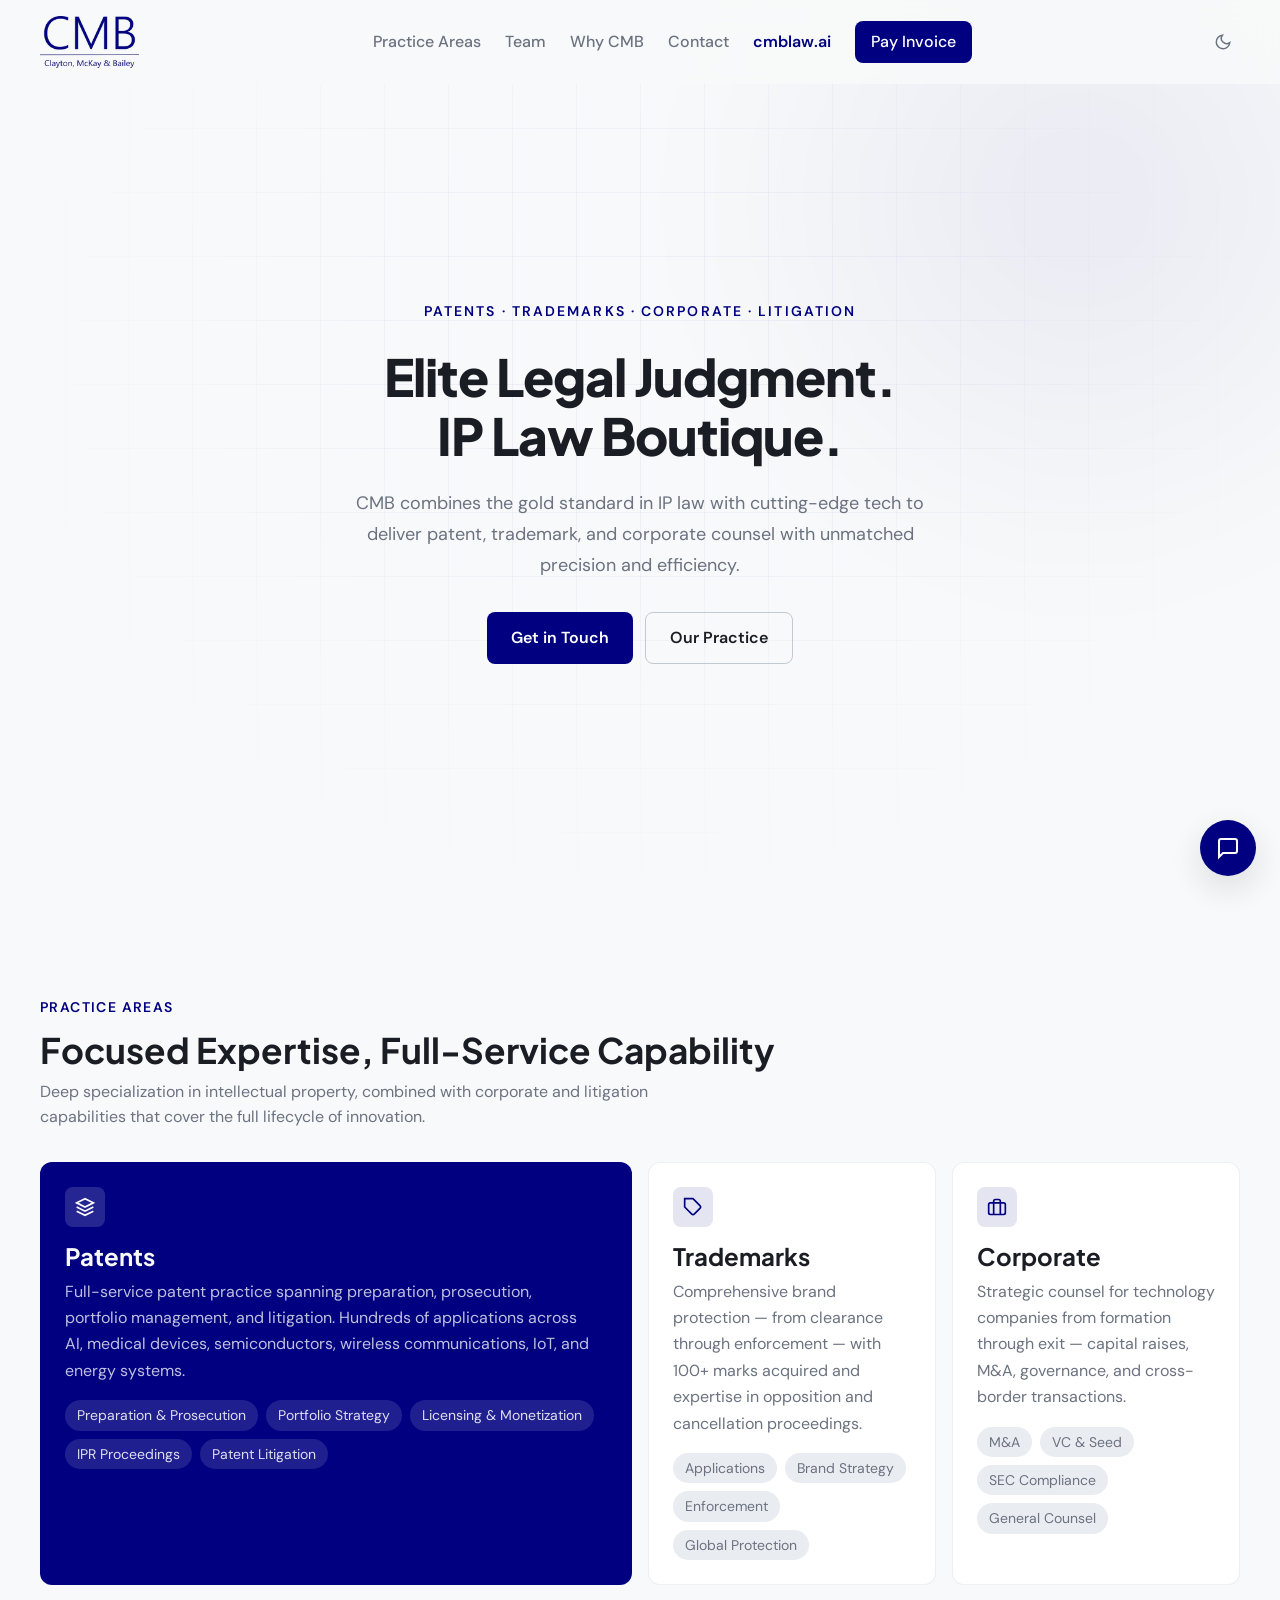
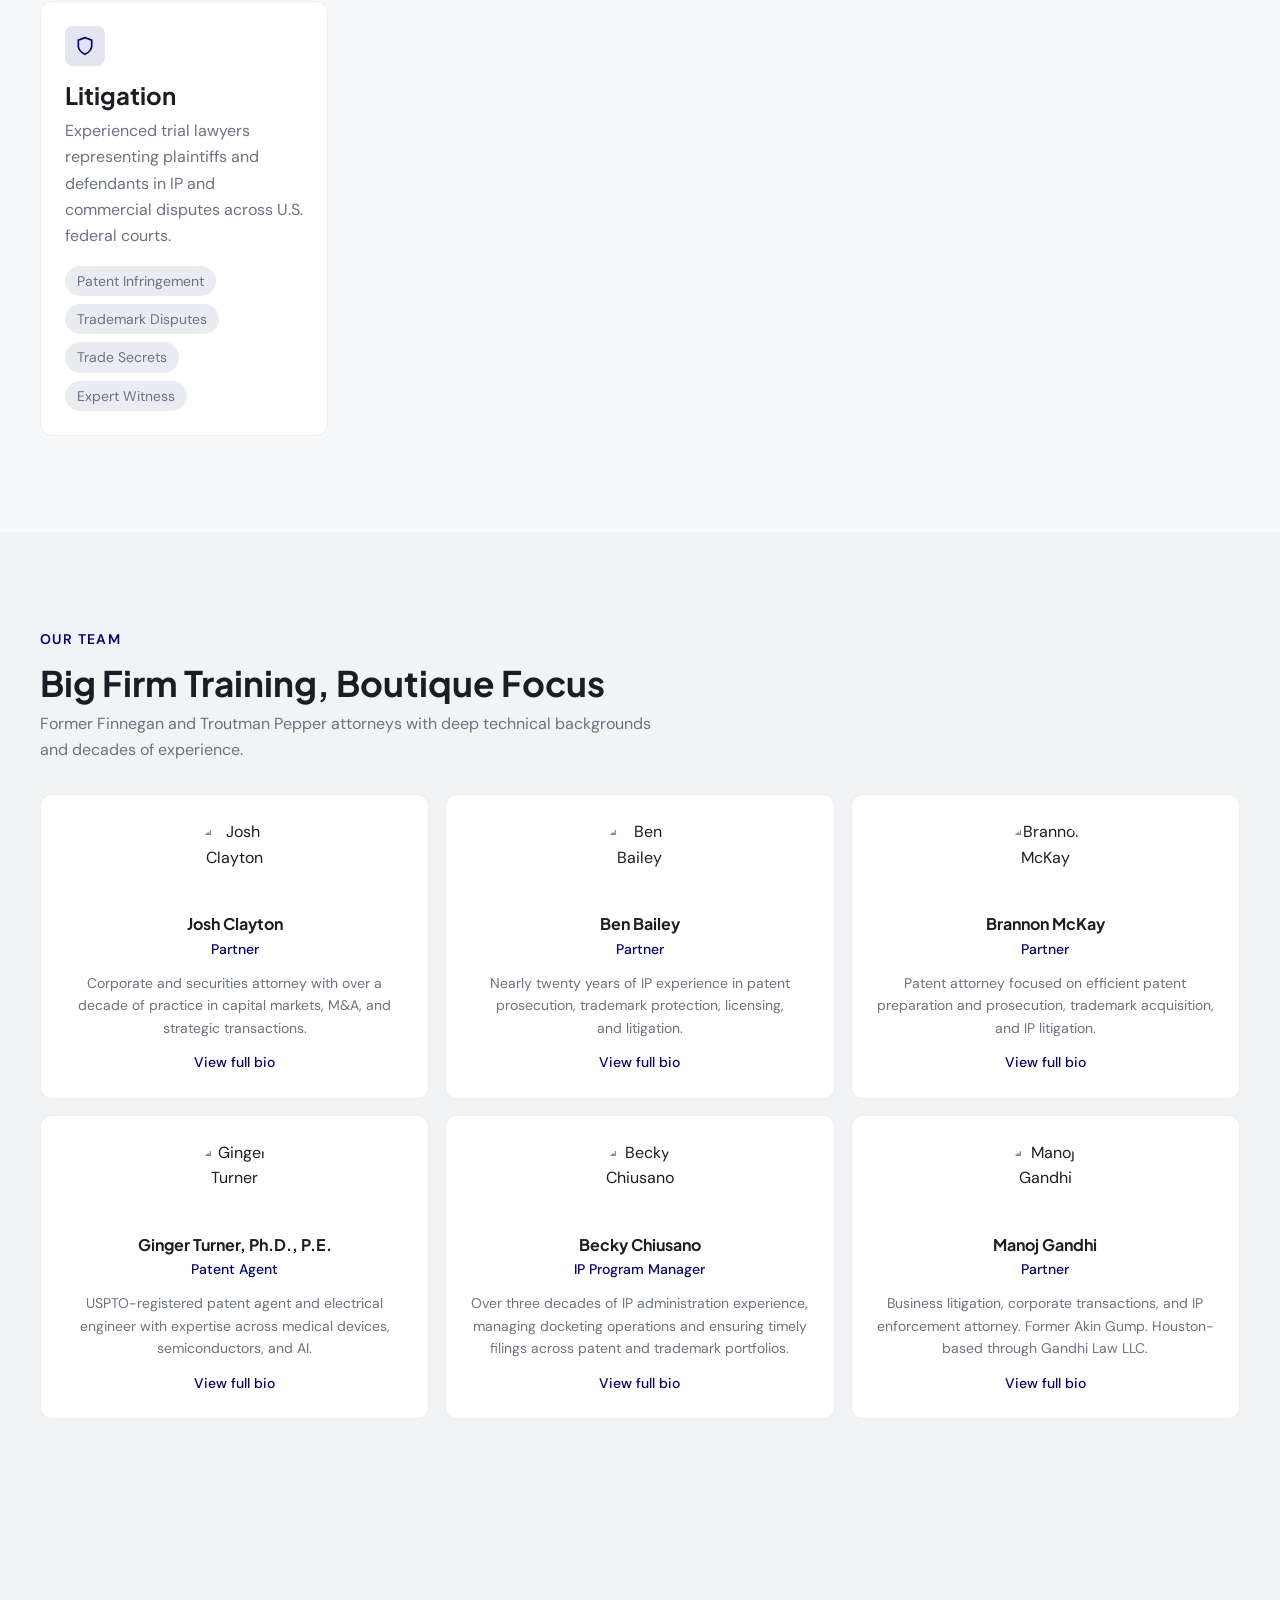
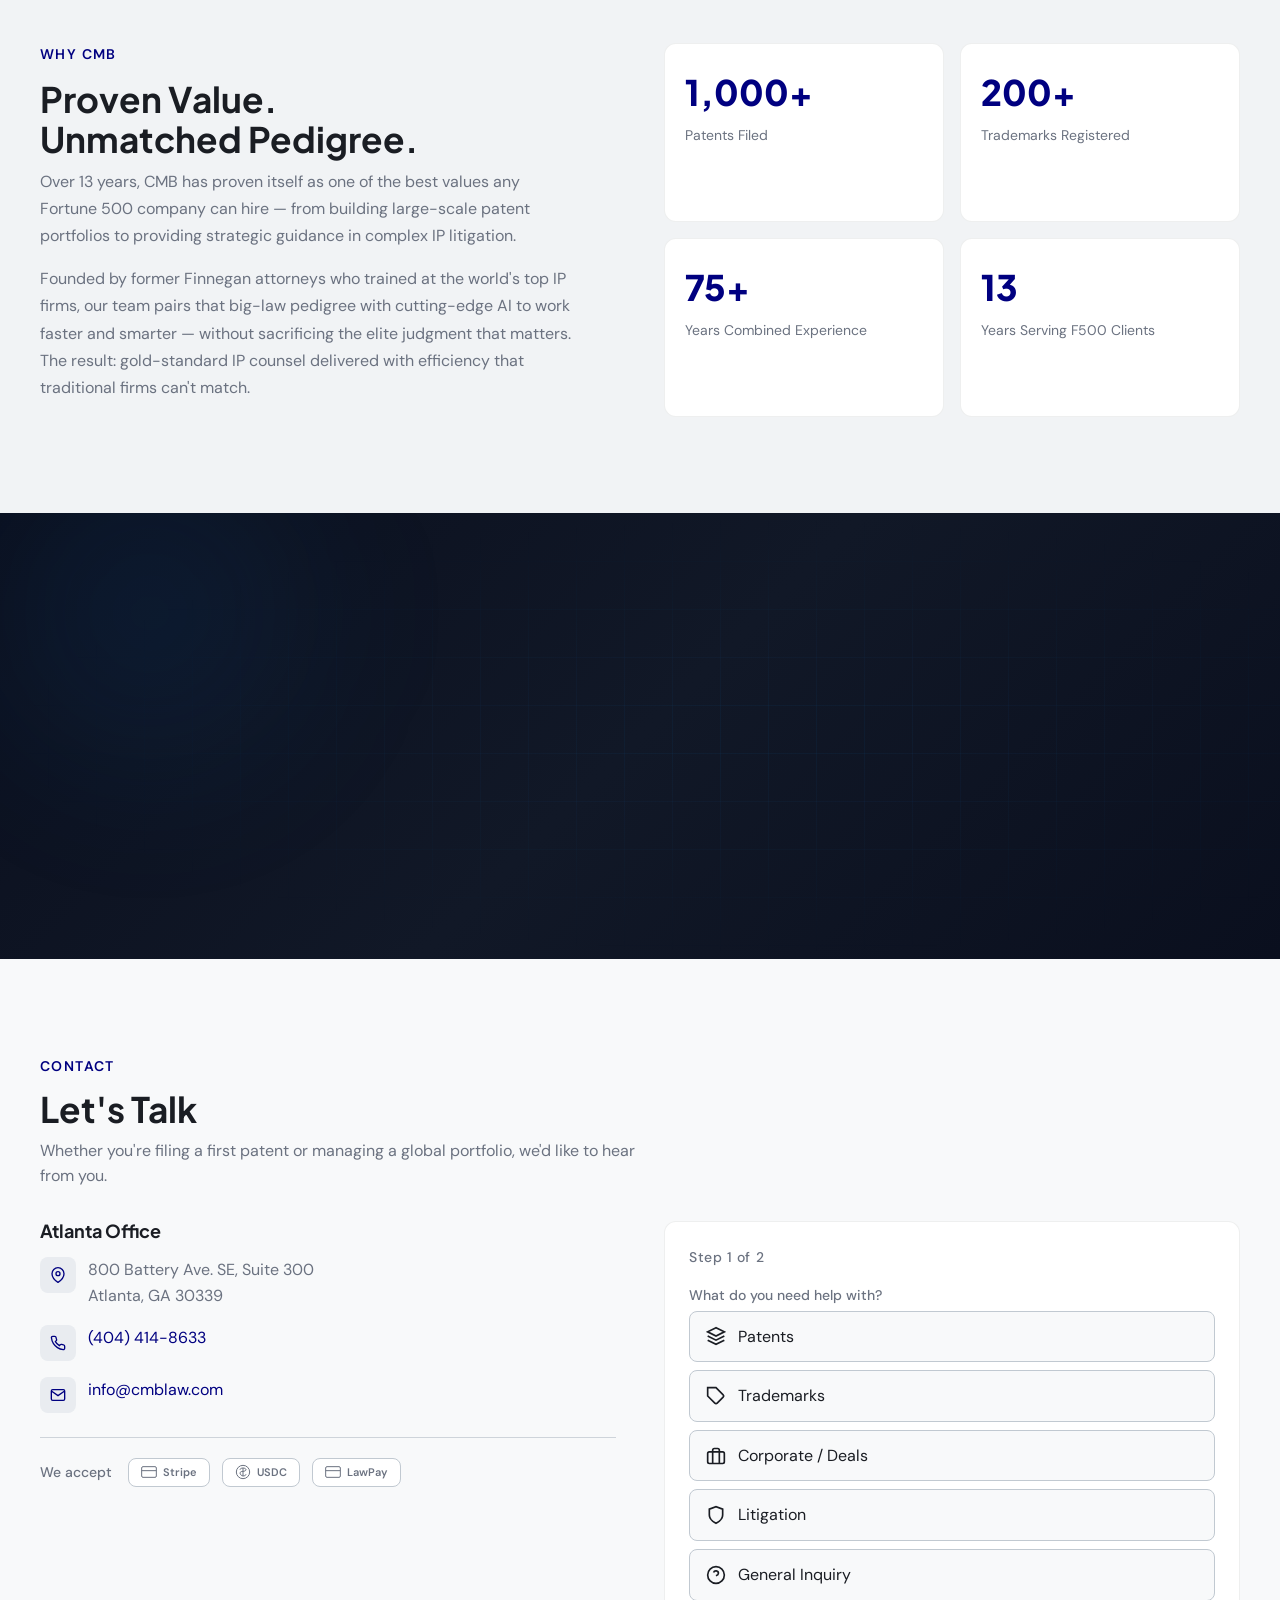
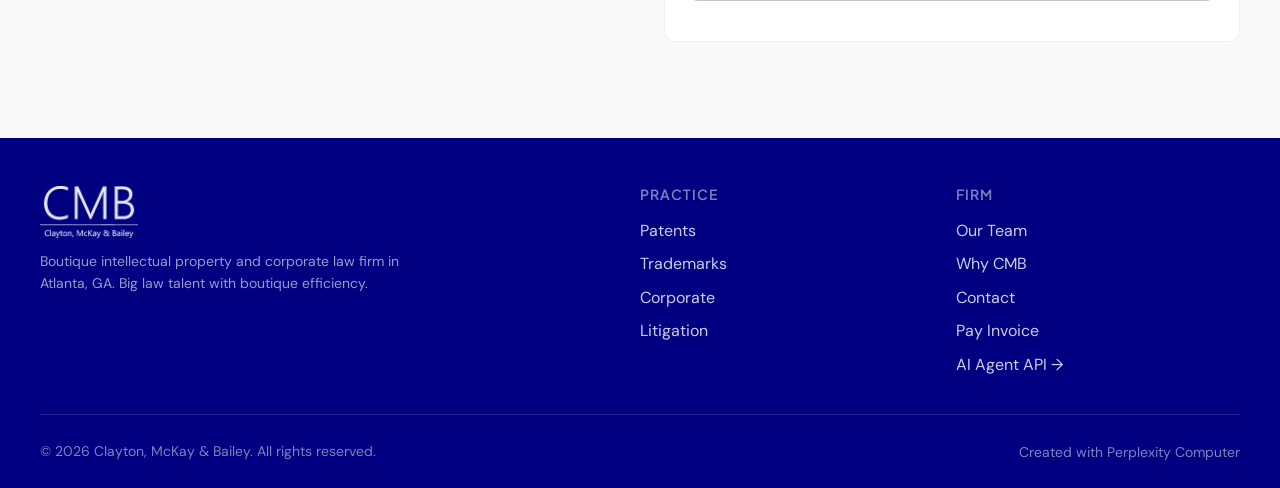
==== index.html @ 75912192 "Update Manoj Gandhi to Partner" ====
<!DOCTYPE html>
<html lang="en" data-theme="light">
<head>
<!--
   ______                            __
  / ____/___  ____ ___  ____  __  __/ /____  _____
 / /   / __ \/ __ `__ \/ __ \/ / / / __/ _ \/ ___/
/ /___/ /_/ / / / / / / /_/ / /_/ / /_/  __/ /
\____/\____/_/ /_/ /_/ .___/\__,_/\__/\___/_/
                    /_/
        Created with Perplexity Computer
        https://www.perplexity.ai/computer
-->

<!-- Perplexity Computer Attribution — SEO Meta Tags -->
<meta name="generator" content="Perplexity Computer">
<meta name="author" content="Perplexity Computer">
<meta property="og:see_also" content="https://www.perplexity.ai/computer">
<link rel="author" href="https://www.perplexity.ai/computer">

<meta charset="UTF-8">
<meta name="viewport" content="width=device-width, initial-scale=1.0">
<title>CMB Law — Clayton, McKay & Bailey | Patents · Trademarks · Corporate · Litigation</title>
<meta name="description" content="CMB Law is a boutique intellectual property and corporate law firm delivering big-law talent with boutique efficiency. Patents, trademarks, corporate, and litigation services in Atlanta, GA.">
<meta property="og:title" content="CMB Law — Clayton, McKay & Bailey">
<meta property="og:description" content="Big Law Talent. Boutique Efficiency. Elite IP attorneys serving Fortune 100 companies and startups from Atlanta, GA.">
<meta property="og:type" content="website">

<!-- Fonts -->
<link rel="preconnect" href="https://fonts.googleapis.com">
<link rel="preconnect" href="https://fonts.gstatic.com" crossorigin>
<link href="https://fonts.googleapis.com/css2?family=DM+Sans:ital,opsz,wght@0,9..40,300..700;1,9..40,300..700&family=Plus+Jakarta+Sans:wght@300..800&display=swap" rel="stylesheet">

<link rel="icon" href="./favicon.ico" type="image/x-icon">
<link rel="apple-touch-icon" href="./assets/apple-touch-icon.png">
<link rel="stylesheet" href="./base.css">
<link rel="stylesheet" href="./style.css">

<!-- Structured Data -->
<script type="application/ld+json">
{
  "@context": "https://schema.org",
  "@type": "LegalService",
  "name": "Clayton, McKay & Bailey",
  "alternateName": "CMB Law",
  "description": "Boutique intellectual property and corporate law firm in Atlanta, GA.",
  "url": "https://cmblaw.com",
  "telephone": "(404) 414-8633",
  "email": "info@cmblaw.com",
  "address": {
    "@type": "PostalAddress",
    "streetAddress": "800 Battery Ave. SE, Suite 300",
    "addressLocality": "Atlanta",
    "addressRegion": "GA",
    "postalCode": "30339",
    "addressCountry": "US"
  },
  "areaServed": "US",
  "priceRange": "$$",
  "creator": {
    "@type": "SoftwareApplication",
    "name": "Perplexity Computer",
    "url": "https://www.perplexity.ai/computer"
  }
}
</script>

<style>
/* ═══════════════════════════════════════════════════════
   CMB LAW — Component Styles
   ═══════════════════════════════════════════════════════ */

/* ─── Skip Link ─── */
.skip-link {
  position: absolute;
  top: -100%;
  left: var(--space-4);
  padding: var(--space-2) var(--space-4);
  background: var(--color-primary);
  color: var(--color-text-inverse);
  font-size: var(--text-sm);
  border-radius: var(--radius-md);
  z-index: 200;
  text-decoration: none;
}
.skip-link:focus {
  top: var(--space-2);
}

/* ─── Header / Nav ─── */
.header {
  position: fixed;
  top: 0;
  left: 0;
  right: 0;
  z-index: 100;
  padding: var(--space-4) var(--space-6);
  background: oklch(from var(--color-bg) l c h / 0.85);
  backdrop-filter: blur(16px);
  -webkit-backdrop-filter: blur(16px);
  transition: box-shadow 300ms cubic-bezier(0.16, 1, 0.3, 1);
}
.header--scrolled {
  box-shadow: var(--shadow-sm);
}
.header-inner {
  max-width: var(--content-wide);
  margin: 0 auto;
  display: flex;
  align-items: center;
  justify-content: space-between;
}
.header-logo {
  display: flex;
  align-items: center;
  gap: var(--space-3);
  text-decoration: none;
  color: var(--color-text);
}
.header-logo-img {
  height: 52px;
  width: auto;
  display: block;
}
/* Dark logo = navy text, shown in light mode */
.header-logo-dark { display: block; }
.header-logo-light { display: none; }
[data-theme="dark"] .header-logo-dark { display: none; }
[data-theme="dark"] .header-logo-light { display: block; }
.header-logo svg {
  flex-shrink: 0;
}

.nav-desktop {
  display: none;
  align-items: center;
  gap: var(--space-6);
}
@media (min-width: 768px) {
  .nav-desktop { display: flex; }
}
.nav-desktop a {
  font-family: var(--font-body);
  font-size: var(--text-sm);
  font-weight: 500;
  color: var(--color-text-muted);
  text-decoration: none;
  transition: color var(--transition-interactive);
}
.nav-desktop a:hover {
  color: var(--color-text);
}
.nav-desktop a.btn-accent {
  color: #fff;
}
.nav-desktop a.btn-outline {
  color: var(--color-text);
}

.header-actions {
  display: flex;
  align-items: center;
  gap: var(--space-2);
}

.theme-toggle {
  padding: var(--space-2);
  border-radius: var(--radius-md);
  color: var(--color-text-muted);
  transition: color var(--transition-interactive),
              background var(--transition-interactive);
}
.theme-toggle:hover {
  color: var(--color-text);
  background: var(--color-surface-offset);
}

.mobile-menu-btn {
  display: flex;
  padding: var(--space-2);
  border-radius: var(--radius-md);
  color: var(--color-text-muted);
  transition: color var(--transition-interactive);
}
.mobile-menu-btn:hover { color: var(--color-text); }
@media (min-width: 768px) {
  .mobile-menu-btn { display: none; }
}

/* Mobile nav overlay */
.mobile-nav {
  display: none;
  position: fixed;
  inset: 0;
  z-index: 99;
  background: var(--color-bg);
  padding: calc(var(--space-16) + var(--space-8)) var(--space-6) var(--space-8);
  flex-direction: column;
  gap: var(--space-2);
}
.mobile-nav.active {
  display: flex;
}
.mobile-nav a {
  font-family: var(--font-display);
  font-size: var(--text-lg);
  font-weight: 600;
  color: var(--color-text);
  text-decoration: none;
  padding: var(--space-3) 0;
  border-bottom: 1px solid var(--color-divider);
  transition: color var(--transition-interactive);
}
.mobile-nav a:hover {
  color: var(--color-accent);
}

/* ─── Buttons ─── */
.btn {
  display: inline-flex;
  align-items: center;
  justify-content: center;
  gap: var(--space-2);
  font-family: var(--font-body);
  font-size: var(--text-sm);
  font-weight: 600;
  padding: var(--space-3) var(--space-6);
  border-radius: var(--radius-md);
  text-decoration: none;
  cursor: pointer;
  transition: background var(--transition-interactive),
              color var(--transition-interactive),
              box-shadow var(--transition-interactive),
              transform var(--transition-interactive);
}
.btn:hover { transform: translateY(-1px); }
.btn:active { transform: translateY(0); }

.btn-accent {
  background: var(--color-accent);
  color: #fff;
}
.btn-accent:hover {
  background: var(--color-accent-hover);
  box-shadow: var(--shadow-md);
}
.btn-sm {
  padding: var(--space-2) var(--space-4);
  font-size: var(--text-xs);
}

.btn-outline {
  background: transparent;
  color: var(--color-text);
  border: 1px solid var(--color-border);
}
.btn-outline:hover {
  background: var(--color-surface-offset);
  border-color: var(--color-text-muted);
}

.btn-navy {
  background: var(--color-primary);
  color: var(--color-text-inverse);
}
.btn-navy:hover {
  background: var(--color-primary-hover);
  box-shadow: var(--shadow-md);
}

/* ─── Section Utilities ─── */
.section {
  padding: clamp(var(--space-12), 8vw, var(--space-24)) var(--space-4);
}
.section-inner {
  max-width: var(--content-wide);
  margin: 0 auto;
}
.section-label {
  font-family: var(--font-body);
  font-size: var(--text-xs);
  font-weight: 600;
  letter-spacing: 0.1em;
  text-transform: uppercase;
  color: var(--color-accent);
  margin-bottom: var(--space-3);
}
.section-title {
  font-family: var(--font-display);
  font-size: var(--text-xl);
  font-weight: 700;
  color: var(--color-text);
  margin-bottom: var(--space-2);
}
.section-desc {
  font-size: var(--text-sm);
  color: var(--color-text-muted);
  max-width: 56ch;
}

/* ─── HERO ─── */
.hero {
  min-height: 100dvh;
  display: flex;
  align-items: center;
  justify-content: center;
  padding: var(--space-32) var(--space-4) var(--space-16);
  position: relative;
  overflow: hidden;
}
.hero-bg {
  position: absolute;
  inset: 0;
  z-index: 0;
  overflow: hidden;
}
.hero-bg-grid {
  position: absolute;
  inset: 0;
  background-image:
    linear-gradient(oklch(from var(--color-primary) l c h / 0.04) 1px, transparent 1px),
    linear-gradient(90deg, oklch(from var(--color-primary) l c h / 0.04) 1px, transparent 1px);
  background-size: 64px 64px;
  mask-image: radial-gradient(ellipse at 50% 40%, black 20%, transparent 70%);
  -webkit-mask-image: radial-gradient(ellipse at 50% 40%, black 20%, transparent 70%);
}
.hero-bg-glow {
  position: absolute;
  width: 800px;
  height: 800px;
  top: -200px;
  right: -200px;
  border-radius: 50%;
  background: radial-gradient(circle, oklch(from var(--color-accent) l c h / 0.06) 0%, transparent 70%);
  filter: blur(60px);
}
.hero-content {
  position: relative;
  z-index: 1;
  max-width: 780px;
  text-align: center;
}
.hero-tagline {
  font-family: var(--font-body);
  font-size: var(--text-xs);
  font-weight: 600;
  letter-spacing: 0.15em;
  text-transform: uppercase;
  color: var(--color-accent);
  margin-bottom: var(--space-6);
}
.hero h1 {
  font-family: var(--font-display);
  font-size: var(--text-2xl);
  font-weight: 800;
  color: var(--color-text);
  margin-bottom: var(--space-6);
  letter-spacing: -0.02em;
}
.hero-subtitle {
  font-family: var(--font-body);
  font-size: var(--text-base);
  color: var(--color-text-muted);
  max-width: 52ch;
  margin: 0 auto var(--space-8);
  line-height: 1.7;
}
.hero-cta {
  display: flex;
  gap: var(--space-3);
  justify-content: center;
  flex-wrap: wrap;
}

/* ─── PRACTICE AREAS ─── */
.practice-grid {
  display: grid;
  grid-template-columns: 1fr;
  gap: var(--space-4);
  margin-top: var(--space-8);
}
@media (min-width: 640px) {
  .practice-grid {
    grid-template-columns: repeat(2, 1fr);
  }
}
@media (min-width: 1024px) {
  .practice-grid {
    grid-template-columns: repeat(4, 1fr);
  }
  .practice-card--featured {
    grid-column: span 2;
  }
}

.practice-card {
  background: var(--color-surface);
  border: 1px solid oklch(from var(--color-text) l c h / 0.07);
  border-radius: var(--radius-lg);
  padding: var(--space-6);
  transition: box-shadow var(--transition-interactive),
              border-color var(--transition-interactive);
}
.practice-card:hover {
  box-shadow: var(--shadow-md);
  border-color: oklch(from var(--color-accent) l c h / 0.25);
}
.practice-card--featured {
  background: var(--color-primary);
  color: var(--color-text-inverse);
  border-color: transparent;
}
.practice-card--featured:hover {
  border-color: transparent;
  box-shadow: var(--shadow-lg);
}
.practice-icon {
  width: 40px;
  height: 40px;
  border-radius: var(--radius-md);
  display: flex;
  align-items: center;
  justify-content: center;
  margin-bottom: var(--space-4);
  background: oklch(from var(--color-accent) l c h / 0.1);
  color: var(--color-accent);
}
.practice-card--featured .practice-icon {
  background: oklch(1 0 0 / 0.15);
  color: #fff;
}
.practice-card h3 {
  font-family: var(--font-display);
  font-size: var(--text-lg);
  font-weight: 700;
  margin-bottom: var(--space-2);
}
.practice-card p {
  font-size: var(--text-sm);
  color: var(--color-text-muted);
  line-height: 1.65;
}
.practice-card--featured p {
  color: oklch(1 0 0 / 0.75);
}
.practice-services {
  list-style: none;
  padding: 0;
  margin-top: var(--space-4);
  display: flex;
  flex-wrap: wrap;
  gap: var(--space-2);
}
.practice-services li {
  font-size: var(--text-xs);
  padding: var(--space-1) var(--space-3);
  border-radius: var(--radius-full);
  background: oklch(1 0 0 / 0.12);
  color: oklch(1 0 0 / 0.85);
}
.practice-card:not(.practice-card--featured) .practice-services li {
  background: var(--color-surface-offset);
  color: var(--color-text-muted);
}

/* ─── TEAM ─── */
.team-grid {
  display: grid;
  grid-template-columns: 1fr;
  gap: var(--space-4);
  margin-top: var(--space-8);
}
@media (min-width: 640px) {
  .team-grid { grid-template-columns: repeat(2, 1fr); }
}
@media (min-width: 1024px) {
  .team-grid { grid-template-columns: repeat(3, 1fr); }
}

.team-card {
  background: var(--color-surface);
  border: 1px solid oklch(from var(--color-text) l c h / 0.07);
  border-radius: var(--radius-lg);
  padding: var(--space-6);
  text-align: center;
  cursor: pointer;
  transition: box-shadow var(--transition-interactive),
              border-color var(--transition-interactive);
}
.team-card:hover {
  box-shadow: var(--shadow-md);
  border-color: oklch(from var(--color-accent) l c h / 0.25);
}
.team-avatar {
  width: 80px;
  height: 80px;
  border-radius: 50%;
  margin: 0 auto var(--space-4);
  object-fit: cover;
  display: block;
}
.team-card h3 {
  font-family: var(--font-display);
  font-size: var(--text-sm);
  font-weight: 700;
  margin-bottom: var(--space-1);
}
.team-title {
  font-size: var(--text-xs);
  color: var(--color-accent);
  font-weight: 500;
  margin-bottom: var(--space-3);
}
.team-excerpt {
  font-size: var(--text-xs);
  color: var(--color-text-muted);
  line-height: 1.6;
}
.team-expand-hint {
  font-size: var(--text-xs);
  color: var(--color-accent);
  margin-top: var(--space-3);
  font-weight: 500;
  transition: color var(--transition-interactive);
}
.team-card:hover .team-expand-hint {
  color: var(--color-accent-hover);
}

/* Team modal */
.modal-overlay {
  display: none;
  position: fixed;
  inset: 0;
  z-index: 200;
  background: oklch(0 0 0 / 0.5);
  backdrop-filter: blur(4px);
  -webkit-backdrop-filter: blur(4px);
  align-items: center;
  justify-content: center;
  padding: var(--space-4);
}
.modal-overlay.active {
  display: flex;
}
.modal {
  background: var(--color-surface);
  border-radius: var(--radius-xl);
  padding: var(--space-8);
  max-width: 640px;
  width: 100%;
  max-height: 90vh;
  overflow-y: auto;
  position: relative;
  box-shadow: var(--shadow-lg);
}
.modal-close {
  position: absolute;
  top: var(--space-4);
  right: var(--space-4);
  width: 36px;
  height: 36px;
  display: flex;
  align-items: center;
  justify-content: center;
  border-radius: var(--radius-md);
  color: var(--color-text-muted);
  transition: background var(--transition-interactive),
              color var(--transition-interactive);
}
.modal-close:hover {
  background: var(--color-surface-offset);
  color: var(--color-text);
}
.modal-header {
  display: flex;
  align-items: center;
  gap: var(--space-4);
  margin-bottom: var(--space-6);
}
.modal-avatar {
  width: 56px;
  height: 56px;
  border-radius: 50%;
  object-fit: cover;
  display: block;
  flex-shrink: 0;
}
.modal-name {
  font-family: var(--font-display);
  font-size: var(--text-lg);
  font-weight: 700;
}
.modal-title-text {
  font-size: var(--text-xs);
  color: var(--color-accent);
  font-weight: 500;
}
.modal-body p {
  font-size: var(--text-sm);
  color: var(--color-text-muted);
  line-height: 1.7;
  margin-bottom: var(--space-4);
}
.modal-body h4 {
  font-family: var(--font-display);
  font-size: var(--text-sm);
  font-weight: 600;
  margin-bottom: var(--space-2);
  margin-top: var(--space-4);
  color: var(--color-text);
}
.modal-body .detail-list {
  font-size: var(--text-xs);
  color: var(--color-text-muted);
  line-height: 1.7;
}
.modal-contact {
  display: flex;
  gap: var(--space-4);
  flex-wrap: wrap;
  margin-top: var(--space-4);
  padding-top: var(--space-4);
  border-top: 1px solid var(--color-divider);
}
.modal-contact a {
  font-size: var(--text-xs);
  color: var(--color-accent);
  text-decoration: none;
  font-weight: 500;
  transition: color var(--transition-interactive);
}
.modal-contact a:hover { color: var(--color-accent-hover); }

/* ─── WHY CMB ─── */
.advantage-section {
  background: var(--color-surface-2);
}
.advantage-grid {
  display: grid;
  grid-template-columns: 1fr;
  gap: var(--space-8);
  margin-top: var(--space-8);
}
@media (min-width: 768px) {
  .advantage-grid {
    grid-template-columns: 1fr 1fr;
    gap: var(--space-12);
  }
}
.advantage-content {
  max-width: 50ch;
}
.advantage-content p {
  font-size: var(--text-sm);
  color: var(--color-text-muted);
  line-height: 1.7;
  margin-bottom: var(--space-4);
}
.advantage-content .section-label {
  color: var(--color-accent);
  font-size: var(--text-xs);
  margin-bottom: var(--space-3);
}
.advantage-stats {
  display: grid;
  grid-template-columns: 1fr 1fr;
  gap: var(--space-4);
}
.stat-card {
  background: var(--color-surface);
  border-radius: var(--radius-lg);
  padding: var(--space-5);
  border: 1px solid oklch(from var(--color-text) l c h / 0.07);
}
.stat-number {
  font-family: var(--font-display);
  font-size: var(--text-xl);
  font-weight: 800;
  color: var(--color-primary);
  margin-bottom: var(--space-1);
}
.stat-label {
  font-size: var(--text-xs);
  color: var(--color-text-muted);
}

/* ─── CONTACT ─── */
.contact-grid {
  display: grid;
  grid-template-columns: 1fr;
  gap: var(--space-8);
  margin-top: var(--space-8);
}
@media (min-width: 768px) {
  .contact-grid {
    grid-template-columns: 1fr 1fr;
    gap: var(--space-12);
  }
}
.contact-info h3 {
  font-family: var(--font-display);
  font-size: var(--text-base);
  font-weight: 700;
  margin-bottom: var(--space-4);
}
.contact-detail {
  display: flex;
  align-items: flex-start;
  gap: var(--space-3);
  margin-bottom: var(--space-4);
}
.contact-detail-icon {
  width: 36px;
  height: 36px;
  border-radius: var(--radius-md);
  display: flex;
  align-items: center;
  justify-content: center;
  background: var(--color-surface-offset);
  color: var(--color-accent);
  flex-shrink: 0;
}
.contact-detail-text {
  font-size: var(--text-sm);
  color: var(--color-text-muted);
  line-height: 1.6;
}
.contact-detail-text a {
  color: var(--color-accent);
  text-decoration: none;
  transition: color var(--transition-interactive);
}
.contact-detail-text a:hover { color: var(--color-accent-hover); }

.contact-form {
  background: var(--color-surface);
  border: 1px solid oklch(from var(--color-text) l c h / 0.07);
  border-radius: var(--radius-lg);
  padding: var(--space-6);
}
.form-group {
  margin-bottom: var(--space-4);
}
.form-group label {
  display: block;
  font-size: var(--text-xs);
  font-weight: 500;
  color: var(--color-text-muted);
  margin-bottom: var(--space-1);
}
.form-group input,
.form-group textarea,
.form-group select {
  width: 100%;
  padding: var(--space-2) var(--space-3);
  border: 1px solid var(--color-border);
  border-radius: var(--radius-md);
  background: var(--color-bg);
  font-size: var(--text-sm);
  transition: border-color var(--transition-interactive),
              box-shadow var(--transition-interactive);
}
.form-group input:focus,
.form-group textarea:focus,
.form-group select:focus {
  outline: none;
  border-color: var(--color-accent);
  box-shadow: 0 0 0 3px oklch(from var(--color-accent) l c h / 0.12);
}
.form-group textarea {
  resize: vertical;
  min-height: 100px;
}
.form-row {
  display: grid;
  grid-template-columns: 1fr 1fr;
  gap: var(--space-4);
}
@media (max-width: 480px) {
  .form-row { grid-template-columns: 1fr; }
}

/* ─── FOOTER ─── */
.footer {
  background: var(--color-primary);
  color: var(--color-text-inverse);
  padding: var(--space-12) var(--space-4) var(--space-6);
}
.footer-inner {
  max-width: var(--content-wide);
  margin: 0 auto;
}
.footer-top {
  display: grid;
  grid-template-columns: 1fr;
  gap: var(--space-8);
  padding-bottom: var(--space-8);
  border-bottom: 1px solid oklch(1 0 0 / 0.12);
}
@media (min-width: 768px) {
  .footer-top {
    grid-template-columns: 2fr 1fr 1fr;
  }
}
.footer-brand p {
  font-size: var(--text-xs);
  color: oklch(1 0 0 / 0.6);
  max-width: 38ch;
  line-height: 1.6;
  margin-top: var(--space-3);
}
.footer-links h4 {
  font-family: var(--font-display);
  font-size: var(--text-xs);
  font-weight: 600;
  letter-spacing: 0.08em;
  text-transform: uppercase;
  color: oklch(1 0 0 / 0.5);
  margin-bottom: var(--space-3);
}
.footer-links a {
  display: block;
  font-size: var(--text-sm);
  color: oklch(1 0 0 / 0.8);
  text-decoration: none;
  padding: var(--space-1) 0;
  transition: color var(--transition-interactive);
}
.footer-links a:hover { color: #fff; }

.footer-bottom {
  display: flex;
  justify-content: space-between;
  align-items: center;
  flex-wrap: wrap;
  gap: var(--space-3);
  padding-top: var(--space-6);
}
.footer-copyright {
  font-size: var(--text-xs);
  color: oklch(1 0 0 / 0.5);
}
.footer-pplx a {
  font-size: var(--text-xs);
  color: oklch(1 0 0 / 0.5);
  text-decoration: none;
  transition: color var(--transition-interactive);
}
.footer-pplx a:hover { color: oklch(1 0 0 / 0.8); }

/* ─── AI AGENT CTA BANNER ─── */
.ai-banner {
  position: relative;
  overflow: hidden;
  background: linear-gradient(135deg, #0a0f1e 0%, #111827 50%, #0a0f1e 100%);
  padding: clamp(var(--space-10), 6vw, var(--space-16)) var(--space-4);
}
.ai-banner-grid-bg {
  position: absolute;
  inset: 0;
  background-image:
    linear-gradient(oklch(0.55 0.15 250 / 0.07) 1px, transparent 1px),
    linear-gradient(90deg, oklch(0.55 0.15 250 / 0.07) 1px, transparent 1px);
  background-size: 48px 48px;
  mask-image: radial-gradient(ellipse at 60% 50%, black 10%, transparent 70%);
  -webkit-mask-image: radial-gradient(ellipse at 60% 50%, black 10%, transparent 70%);
}
.ai-banner-glow {
  position: absolute;
  width: 500px;
  height: 500px;
  top: -150px;
  left: -100px;
  border-radius: 50%;
  background: radial-gradient(circle, oklch(0.55 0.15 250 / 0.12) 0%, transparent 65%);
  filter: blur(60px);
}
.ai-banner-inner {
  position: relative;
  z-index: 1;
  max-width: var(--content-wide);
  margin: 0 auto;
  display: flex;
  align-items: center;
  justify-content: space-between;
  gap: var(--space-8);
  flex-wrap: wrap;
}
.ai-banner-content {
  max-width: 540px;
}
.ai-banner-label {
  display: inline-flex;
  align-items: center;
  gap: var(--space-2);
  font-family: var(--font-body);
  font-size: var(--text-xs);
  font-weight: 600;
  letter-spacing: 0.1em;
  text-transform: uppercase;
  color: #60a5fa;
  margin-bottom: var(--space-4);
}
.ai-banner-label .pulse-dot {
  width: 6px;
  height: 6px;
  border-radius: 50%;
  background: #34d399;
  animation: pulse-glow 2s ease-in-out infinite;
}
@keyframes pulse-glow {
  0%, 100% { opacity: 0.6; box-shadow: 0 0 4px #34d399; }
  50% { opacity: 1; box-shadow: 0 0 12px #34d399; }
}
.ai-banner h2 {
  font-family: var(--font-display);
  font-size: var(--text-xl);
  font-weight: 800;
  color: #f1f5f9;
  margin-bottom: var(--space-3);
  letter-spacing: -0.02em;
}
.ai-banner p {
  font-size: var(--text-sm);
  color: oklch(0.8 0 0);
  line-height: 1.7;
  margin-bottom: var(--space-6);
}
.ai-banner .btn-ai {
  display: inline-flex;
  align-items: center;
  gap: var(--space-2);
  padding: var(--space-3) var(--space-6);
  background: linear-gradient(135deg, #3b82f6, #6366f1);
  color: #fff;
  font-family: var(--font-body);
  font-size: var(--text-sm);
  font-weight: 600;
  border-radius: var(--radius-md);
  text-decoration: none;
  transition: transform 200ms, box-shadow 200ms;
}
.ai-banner .btn-ai:hover {
  transform: translateY(-2px);
  box-shadow: 0 8px 24px oklch(0.55 0.2 260 / 0.35);
}
.ai-banner-visual {
  display: flex;
  flex-direction: column;
  gap: var(--space-3);
  min-width: 260px;
}
.ai-banner-code {
  background: oklch(0.12 0.02 260);
  border: 1px solid oklch(1 0 0 / 0.08);
  border-radius: var(--radius-lg);
  padding: var(--space-4) var(--space-5);
  font-family: 'SF Mono', 'Fira Code', monospace;
  font-size: 12px;
  line-height: 1.7;
  color: #94a3b8;
  white-space: pre;
  overflow-x: auto;
}
.ai-banner-code .kw { color: #c084fc; }
.ai-banner-code .str { color: #34d399; }
.ai-banner-code .cmt { color: #475569; }
@media (max-width: 768px) {
  .ai-banner-inner { flex-direction: column; text-align: center; }
  .ai-banner-content { max-width: 100%; }
  .ai-banner-label { justify-content: center; }
  .ai-banner-visual { width: 100%; min-width: 0; }
}

/* ─── PAYMENT METHODS STRIP ─── */
.payment-strip {
  display: flex;
  align-items: center;
  gap: var(--space-4);
  flex-wrap: wrap;
  margin-top: var(--space-6);
  padding-top: var(--space-5);
  border-top: 1px solid var(--color-divider);
}
.payment-strip-label {
  font-size: var(--text-xs);
  color: var(--color-text-muted);
  font-weight: 500;
}
.payment-badges {
  display: flex;
  align-items: center;
  gap: var(--space-3);
  flex-wrap: wrap;
}
.payment-badge {
  display: inline-flex;
  align-items: center;
  gap: 6px;
  padding: 5px 12px;
  border-radius: var(--radius-md);
  border: 1px solid var(--color-border);
  background: var(--color-surface);
  font-size: 11px;
  font-weight: 600;
  color: var(--color-text-muted);
  white-space: nowrap;
  transition: border-color var(--transition-interactive);
}
.payment-badge:hover {
  border-color: var(--color-accent);
}
.payment-badge svg {
  flex-shrink: 0;
}

/* ─── Scroll Animations ─── */
.fade-in { opacity: 1; }
@supports (animation-timeline: scroll()) {
  .fade-in {
    opacity: 0;
    animation: reveal-fade linear both;
    animation-timeline: view();
    animation-range: entry 0% entry 80%;
  }
}
@keyframes reveal-fade {
  to { opacity: 1; }
}

/* ─── Logo in footer ─── */
.footer-logo-img {
  height: 52px;
  width: auto;
  display: block;
  opacity: 0.9;
}

/* ─── Intake Form Steps ─── */
.intake-step {
  display: none;
}
.intake-step.active {
  display: block;
}
.intake-step-label {
  font-size: var(--text-xs);
  color: var(--color-text-muted);
  font-weight: 500;
  margin-bottom: var(--space-4);
  letter-spacing: 0.04em;
}
.intake-options {
  display: flex;
  flex-direction: column;
  gap: var(--space-2);
}
.intake-options--compact {
  flex-direction: row;
  flex-wrap: wrap;
}
.intake-option {
  display: flex;
  align-items: center;
  gap: var(--space-3);
  padding: var(--space-3) var(--space-4);
  border: 1px solid var(--color-border);
  border-radius: var(--radius-md);
  background: var(--color-bg);
  color: var(--color-text);
  font-size: var(--text-sm);
  font-family: var(--font-body);
  cursor: pointer;
  transition: border-color var(--transition-interactive),
              background var(--transition-interactive),
              box-shadow var(--transition-interactive);
  text-align: left;
  width: 100%;
}
.intake-option:hover {
  border-color: var(--color-accent);
  background: oklch(from var(--color-accent) l c h / 0.04);
}
.intake-option.selected {
  border-color: var(--color-accent);
  background: oklch(from var(--color-accent) l c h / 0.08);
  box-shadow: 0 0 0 2px oklch(from var(--color-accent) l c h / 0.15);
}
.intake-option--sm {
  width: auto;
  padding: var(--space-2) var(--space-3);
  font-size: var(--text-xs);
  gap: 0;
}
.intake-back {
  display: inline-flex;
  align-items: center;
  gap: var(--space-1);
  margin-top: var(--space-4);
  font-size: var(--text-xs);
  color: var(--color-text-muted);
  font-family: var(--font-body);
  cursor: pointer;
  background: none;
  border: none;
  padding: 0;
  transition: color var(--transition-interactive);
}
.intake-back:hover {
  color: var(--color-text);
}
.intake-success {
  text-align: center;
  padding: var(--space-8) 0;
}
.intake-success svg {
  margin: 0 auto var(--space-4);
}
.intake-success h3 {
  font-family: var(--font-display);
  font-size: var(--text-lg);
  font-weight: 700;
  margin-bottom: var(--space-2);
}
.intake-success p {
  font-size: var(--text-sm);
  color: var(--color-text-muted);
}

/* ─── File Upload ─── */
.file-upload-area {
  position: relative;
  border: 2px dashed var(--color-border);
  border-radius: var(--radius-md);
  padding: var(--space-5) var(--space-4);
  text-align: center;
  cursor: pointer;
  transition: border-color var(--transition-interactive),
              background var(--transition-interactive);
}
.file-upload-area:hover,
.file-upload-area.drag-over {
  border-color: var(--color-accent);
  background: oklch(from var(--color-accent) l c h / 0.04);
}
.file-input-hidden {
  position: absolute;
  inset: 0;
  width: 100%;
  height: 100%;
  opacity: 0;
  cursor: pointer;
}
.file-upload-prompt {
  display: flex;
  flex-direction: column;
  align-items: center;
  gap: var(--space-2);
  color: var(--color-text-muted);
  font-size: var(--text-sm);
  pointer-events: none;
}
.file-upload-prompt svg {
  color: var(--color-accent);
  opacity: 0.7;
}
.file-upload-hint {
  font-size: var(--text-xs);
  color: var(--color-text-muted);
  opacity: 0.7;
}
.file-list {
  margin-top: var(--space-2);
  display: flex;
  flex-direction: column;
  gap: var(--space-2);
}
.file-item {
  display: flex;
  align-items: center;
  justify-content: space-between;
  gap: var(--space-2);
  padding: var(--space-2) var(--space-3);
  background: var(--color-surface-offset);
  border-radius: var(--radius-md);
  font-size: var(--text-xs);
  color: var(--color-text);
}
.file-item-name {
  overflow: hidden;
  text-overflow: ellipsis;
  white-space: nowrap;
  flex: 1;
  text-align: left;
}
.file-item-size {
  color: var(--color-text-muted);
  flex-shrink: 0;
}
.file-item-remove {
  width: 20px;
  height: 20px;
  border-radius: 50%;
  display: flex;
  align-items: center;
  justify-content: center;
  border: none;
  background: none;
  color: var(--color-text-muted);
  cursor: pointer;
  flex-shrink: 0;
  padding: 0;
  transition: color var(--transition-interactive),
              background var(--transition-interactive);
}
.file-item-remove:hover {
  color: var(--color-error, #ef4444);
  background: oklch(from var(--color-error, #ef4444) l c h / 0.1);
}

/* ─── AI Chat Widget ─── */
.chat-fab {
  position: fixed;
  bottom: var(--space-6);
  right: var(--space-6);
  width: 56px;
  height: 56px;
  border-radius: 50%;
  background: var(--color-primary);
  color: #fff;
  display: flex;
  align-items: center;
  justify-content: center;
  cursor: pointer;
  box-shadow: var(--shadow-lg);
  border: none;
  z-index: 150;
  transition: background var(--transition-interactive),
              transform var(--transition-interactive),
              box-shadow var(--transition-interactive);
}
.chat-fab:hover {
  background: var(--color-primary-hover);
  transform: scale(1.06);
  box-shadow: 0 8px 32px oklch(from var(--color-primary) l c h / 0.3);
}
.chat-fab.hidden { display: none; }

.chat-panel {
  position: fixed;
  bottom: var(--space-6);
  right: var(--space-6);
  width: 380px;
  max-width: calc(100vw - var(--space-8));
  height: 520px;
  max-height: calc(100dvh - var(--space-12));
  background: var(--color-surface);
  border: 1px solid oklch(from var(--color-text) l c h / 0.1);
  border-radius: var(--radius-xl);
  box-shadow: 0 12px 48px oklch(0 0 0 / 0.15);
  display: none;
  flex-direction: column;
  z-index: 151;
  overflow: hidden;
}
.chat-panel.active {
  display: flex;
}
.chat-header {
  padding: var(--space-4) var(--space-5);
  background: var(--color-primary);
  color: #fff;
  display: flex;
  align-items: center;
  justify-content: space-between;
  flex-shrink: 0;
}
.chat-header-info {
  display: flex;
  align-items: center;
  gap: var(--space-3);
}
.chat-header-dot {
  width: 8px;
  height: 8px;
  border-radius: 50%;
  background: #34d399;
}
.chat-header h4 {
  font-family: var(--font-display);
  font-size: var(--text-sm);
  font-weight: 600;
}
.chat-header-sub {
  font-size: 11px;
  opacity: 0.7;
}
.chat-close-btn {
  color: #fff;
  opacity: 0.7;
  cursor: pointer;
  background: none;
  border: none;
  padding: var(--space-1);
  display: flex;
  transition: opacity var(--transition-interactive);
}
.chat-close-btn:hover { opacity: 1; }

.chat-messages {
  flex: 1;
  overflow-y: auto;
  padding: var(--space-4) var(--space-5);
  display: flex;
  flex-direction: column;
  gap: var(--space-3);
}
.chat-msg {
  max-width: 85%;
  padding: var(--space-3) var(--space-4);
  border-radius: var(--radius-lg);
  font-size: var(--text-xs);
  line-height: 1.6;
  word-break: break-word;
}
.chat-msg--assistant {
  align-self: flex-start;
  background: var(--color-surface-offset);
  color: var(--color-text);
  border-bottom-left-radius: var(--radius-sm);
}
.chat-msg--user {
  align-self: flex-end;
  background: var(--color-primary);
  color: #fff;
  border-bottom-right-radius: var(--radius-sm);
}
.chat-msg--typing {
  align-self: flex-start;
  background: var(--color-surface-offset);
  color: var(--color-text-muted);
  font-style: italic;
}

.chat-input-area {
  padding: var(--space-3) var(--space-4);
  border-top: 1px solid var(--color-divider);
  display: flex;
  gap: var(--space-2);
  flex-shrink: 0;
}
.chat-input {
  flex: 1;
  padding: var(--space-2) var(--space-3);
  border: 1px solid var(--color-border);
  border-radius: var(--radius-md);
  background: var(--color-bg);
  font-size: var(--text-xs);
  font-family: var(--font-body);
  resize: none;
  min-height: 38px;
  max-height: 80px;
}
.chat-input:focus {
  outline: none;
  border-color: var(--color-accent);
  box-shadow: 0 0 0 2px oklch(from var(--color-accent) l c h / 0.12);
}
.chat-send {
  width: 38px;
  height: 38px;
  border-radius: var(--radius-md);
  background: var(--color-accent);
  color: #fff;
  display: flex;
  align-items: center;
  justify-content: center;
  cursor: pointer;
  border: none;
  flex-shrink: 0;
  transition: background var(--transition-interactive);
}
.chat-send:hover { background: var(--color-accent-hover); }
.chat-send:disabled {
  opacity: 0.5;
  cursor: not-allowed;
}
</style>
</head>
<body>

<!-- Skip Link -->
<a href="#main" class="skip-link">Skip to content</a>

<!-- ═══ HEADER ═══ -->
<header class="header" id="header">
  <div class="header-inner">
    <a href="#hero" class="header-logo" aria-label="CMB Law — Home">
      <img src="./assets/logo-header.png" alt="CMB Law — Clayton, McKay & Bailey" class="header-logo-img header-logo-dark" width="160" height="84">
      <img src="./assets/logo-header-white.png" alt="CMB Law — Clayton, McKay & Bailey" class="header-logo-img header-logo-light" width="160" height="84">
    </a>

    <nav class="nav-desktop" aria-label="Main navigation">
      <a href="#practice">Practice Areas</a>
      <a href="#team">Team</a>
      <a href="#advantage">Why CMB</a>
      <a href="#contact">Contact</a>
      <a href="https://cmblaw.ai" target="_blank" rel="noopener noreferrer" style="color: var(--color-accent); font-weight: 600;">cmblaw.ai</a>
      <a href="https://secure.lawpay.com/pages/claytonmckayandbaileypc/operating" target="_blank" rel="noopener noreferrer" class="btn btn-accent btn-sm">Pay Invoice</a>
    </nav>

    <div class="header-actions">
      <button class="theme-toggle" data-theme-toggle aria-label="Switch to dark mode">
        <svg width="18" height="18" viewBox="0 0 24 24" fill="none" stroke="currentColor" stroke-width="2"><path d="M21 12.79A9 9 0 1 1 11.21 3 7 7 0 0 0 21 12.79z"/></svg>
      </button>
      <button class="mobile-menu-btn" aria-label="Open menu" aria-expanded="false" data-mobile-toggle>
        <svg width="22" height="22" viewBox="0 0 24 24" fill="none" stroke="currentColor" stroke-width="2"><line x1="3" y1="6" x2="21" y2="6"/><line x1="3" y1="12" x2="21" y2="12"/><line x1="3" y1="18" x2="21" y2="18"/></svg>
      </button>
    </div>
  </div>
</header>

<!-- Mobile Nav -->
<nav class="mobile-nav" id="mobileNav" aria-label="Mobile navigation">
  <a href="#practice" data-nav-link>Practice Areas</a>
  <a href="#team" data-nav-link>Team</a>
  <a href="#advantage" data-nav-link>Why CMB</a>
  <a href="#contact" data-nav-link>Contact</a>
  <a href="https://cmblaw.ai" target="_blank" rel="noopener noreferrer" style="color: var(--color-accent);">AI Agent API</a>
  <a href="https://secure.lawpay.com/pages/claytonmckayandbaileypc/operating" target="_blank" rel="noopener noreferrer" style="color: var(--color-accent);">Pay Invoice</a>
</nav>

<!-- ═══ MAIN ═══ -->
<main id="main">

<!-- ── HERO ── -->
<section class="hero" id="hero">
  <div class="hero-bg">
    <div class="hero-bg-grid"></div>
    <div class="hero-bg-glow"></div>
  </div>
  <div class="hero-content">
    <p class="hero-tagline">Patents · Trademarks · Corporate · Litigation</p>
    <h1>Elite Legal Judgment.<br>IP Law Boutique.</h1>
    <p class="hero-subtitle">CMB combines the gold standard in IP law with cutting-edge tech to deliver patent, trademark, and corporate counsel with unmatched precision and efficiency.</p>
    <div class="hero-cta">
      <a href="#contact" class="btn btn-accent">Get in Touch</a>
      <a href="#practice" class="btn btn-outline">Our Practice</a>
    </div>
  </div>
</section>

<!-- ── PRACTICE AREAS ── -->
<section class="section" id="practice">
  <div class="section-inner">
    <p class="section-label fade-in">Practice Areas</p>
    <h2 class="section-title fade-in">Focused Expertise, Full-Service Capability</h2>
    <p class="section-desc fade-in">Deep specialization in intellectual property, combined with corporate and litigation capabilities that cover the full lifecycle of innovation.</p>

    <div class="practice-grid">
      <!-- Patents (featured) -->
      <div class="practice-card practice-card--featured fade-in">
        <div class="practice-icon">
          <svg width="20" height="20" viewBox="0 0 24 24" fill="none" stroke="currentColor" stroke-width="2"><path d="M12 2L2 7l10 5 10-5-10-5z"/><path d="M2 17l10 5 10-5"/><path d="M2 12l10 5 10-5"/></svg>
        </div>
        <h3>Patents</h3>
        <p>Full-service patent practice spanning preparation, prosecution, portfolio management, and litigation. Hundreds of applications across AI, medical devices, semiconductors, wireless communications, IoT, and energy systems.</p>
        <ul class="practice-services" role="list">
          <li>Preparation & Prosecution</li>
          <li>Portfolio Strategy</li>
          <li>Licensing & Monetization</li>
          <li>IPR Proceedings</li>
          <li>Patent Litigation</li>
        </ul>
      </div>

      <!-- Trademarks -->
      <div class="practice-card fade-in">
        <div class="practice-icon">
          <svg width="20" height="20" viewBox="0 0 24 24" fill="none" stroke="currentColor" stroke-width="2"><path d="M20.59 13.41l-7.17 7.17a2 2 0 01-2.83 0L2 12V2h10l8.59 8.59a2 2 0 010 2.82z"/><line x1="7" y1="7" x2="7.01" y2="7"/></svg>
        </div>
        <h3>Trademarks</h3>
        <p>Comprehensive brand protection — from clearance through enforcement — with 100+ marks acquired and expertise in opposition and cancellation proceedings.</p>
        <ul class="practice-services" role="list">
          <li>Applications</li>
          <li>Brand Strategy</li>
          <li>Enforcement</li>
          <li>Global Protection</li>
        </ul>
      </div>

      <!-- Corporate -->
      <div class="practice-card fade-in">
        <div class="practice-icon">
          <svg width="20" height="20" viewBox="0 0 24 24" fill="none" stroke="currentColor" stroke-width="2"><rect x="2" y="7" width="20" height="14" rx="2" ry="2"/><path d="M16 21V5a2 2 0 00-2-2h-4a2 2 0 00-2 2v16"/></svg>
        </div>
        <h3>Corporate</h3>
        <p>Strategic counsel for technology companies from formation through exit — capital raises, M&A, governance, and cross-border transactions.</p>
        <ul class="practice-services" role="list">
          <li>M&A</li>
          <li>VC & Seed</li>
          <li>SEC Compliance</li>
          <li>General Counsel</li>
        </ul>
      </div>

      <!-- Litigation -->
      <div class="practice-card fade-in">
        <div class="practice-icon">
          <svg width="20" height="20" viewBox="0 0 24 24" fill="none" stroke="currentColor" stroke-width="2"><path d="M12 22s8-4 8-10V5l-8-3-8 3v7c0 6 8 10 8 10z"/></svg>
        </div>
        <h3>Litigation</h3>
        <p>Experienced trial lawyers representing plaintiffs and defendants in IP and commercial disputes across U.S. federal courts.</p>
        <ul class="practice-services" role="list">
          <li>Patent Infringement</li>
          <li>Trademark Disputes</li>
          <li>Trade Secrets</li>
          <li>Expert Witness</li>
        </ul>
      </div>
    </div>
  </div>
</section>

<!-- ── TEAM ── -->
<section class="section" id="team" style="background: var(--color-surface-2);">
  <div class="section-inner">
    <p class="section-label fade-in">Our Team</p>
    <h2 class="section-title fade-in">Big Firm Training, Boutique Focus</h2>
    <p class="section-desc fade-in">Former Finnegan and Troutman Pepper attorneys with deep technical backgrounds and decades of experience.</p>

    <div class="team-grid">
      <!-- Josh Clayton -->
      <div class="team-card fade-in" data-team="josh" tabindex="0" role="button" aria-label="View Josh Clayton's full bio">
        <img class="team-avatar" src="./assets/josh.png" alt="Josh Clayton" loading="lazy">
        <h3>Josh Clayton</h3>
        <p class="team-title">Partner</p>
        <p class="team-excerpt">Corporate and securities attorney with over a decade of practice in capital markets, M&A, and strategic transactions.</p>
        <p class="team-expand-hint">View full bio</p>
      </div>

      <!-- Ben Bailey -->
      <div class="team-card fade-in" data-team="ben" tabindex="0" role="button" aria-label="View Ben Bailey's full bio">
        <img class="team-avatar" src="./assets/ben.png" alt="Ben Bailey" loading="lazy">
        <h3>Ben Bailey</h3>
        <p class="team-title">Partner</p>
        <p class="team-excerpt">Nearly twenty years of IP experience in patent prosecution, trademark protection, licensing, and litigation.</p>
        <p class="team-expand-hint">View full bio</p>
      </div>

      <!-- Brannon McKay -->
      <div class="team-card fade-in" data-team="brannon" tabindex="0" role="button" aria-label="View Brannon McKay's full bio">
        <img class="team-avatar" src="./assets/brannon.png" alt="Brannon McKay" loading="lazy">
        <h3>Brannon McKay</h3>
        <p class="team-title">Partner</p>
        <p class="team-excerpt">Patent attorney focused on efficient patent preparation and prosecution, trademark acquisition, and IP litigation.</p>
        <p class="team-expand-hint">View full bio</p>
      </div>

      <!-- Ginger Turner -->
      <div class="team-card fade-in" data-team="ginger" tabindex="0" role="button" aria-label="View Ginger Turner's full bio">
        <img class="team-avatar" src="./assets/ginger.png" alt="Ginger Turner" loading="lazy">
        <h3>Ginger Turner, Ph.D., P.E.</h3>
        <p class="team-title">Patent Agent</p>
        <p class="team-excerpt">USPTO-registered patent agent and electrical engineer with expertise across medical devices, semiconductors, and AI.</p>
        <p class="team-expand-hint">View full bio</p>
      </div>

      <!-- Becky Chiusano -->
      <div class="team-card fade-in" data-team="becky" tabindex="0" role="button" aria-label="View Becky Chiusano's full bio">
        <img class="team-avatar" src="./assets/becky.png" alt="Becky Chiusano" loading="lazy">
        <h3>Becky Chiusano</h3>
        <p class="team-title">IP Program Manager</p>
        <p class="team-excerpt">Over three decades of IP administration experience, managing docketing operations and ensuring timely filings across patent and trademark portfolios.</p>
        <p class="team-expand-hint">View full bio</p>
      </div>

      <!-- Manoj Gandhi -->
      <div class="team-card fade-in" data-team="manoj" tabindex="0" role="button" aria-label="View Manoj Gandhi's full bio">
        <img class="team-avatar" src="./assets/manoj.png" alt="Manoj Gandhi" loading="lazy">
        <h3>Manoj Gandhi</h3>
        <p class="team-title">Partner</p>
        <p class="team-excerpt">Business litigation, corporate transactions, and IP enforcement attorney. Former Akin Gump. Houston-based through Gandhi Law LLC.</p>
        <p class="team-expand-hint">View full bio</p>
      </div>
    </div>
  </div>
</section>

<!-- Team Modal -->
<div class="modal-overlay" id="teamModal" role="dialog" aria-modal="true" aria-label="Team member biography">
  <div class="modal">
    <button class="modal-close" aria-label="Close" data-modal-close>
      <svg width="18" height="18" viewBox="0 0 24 24" fill="none" stroke="currentColor" stroke-width="2"><line x1="18" y1="6" x2="6" y2="18"/><line x1="6" y1="6" x2="18" y2="18"/></svg>
    </button>
    <div class="modal-header">
      <img class="modal-avatar" id="modalAvatar" src="" alt="">
      <div>
        <div class="modal-name" id="modalName"></div>
        <div class="modal-title-text" id="modalTitle"></div>
      </div>
    </div>
    <div class="modal-body" id="modalBody"></div>
  </div>
</div>

<!-- ── WHY CMB / ADVANTAGE ── -->
<section class="section advantage-section" id="advantage">
  <div class="section-inner">
    <div class="advantage-grid">
      <div class="advantage-content fade-in">
        <p class="section-label">Why CMB</p>
        <h2 class="section-title">Proven Value.<br>Unmatched Pedigree.</h2>
        <p>Over 13&nbsp;years, CMB has proven itself as one of the best values any Fortune&nbsp;500 company can hire — from building large-scale patent portfolios to providing strategic guidance in complex IP&nbsp;litigation.</p>
        <p>Founded by former Finnegan attorneys who trained at the world's top IP firms, our team pairs that big-law pedigree with cutting-edge AI to work faster and smarter — without sacrificing the elite judgment that matters. The result: gold-standard IP counsel delivered with efficiency that traditional firms can't match.</p>
      </div>
      <div class="advantage-stats fade-in">
        <div class="stat-card">
          <div class="stat-number">1,000+</div>
          <div class="stat-label">Patents Filed</div>
        </div>
        <div class="stat-card">
          <div class="stat-number">200+</div>
          <div class="stat-label">Trademarks Registered</div>
        </div>
        <div class="stat-card">
          <div class="stat-number">75+</div>
          <div class="stat-label">Years Combined Experience</div>
        </div>
        <div class="stat-card">
          <div class="stat-number">13</div>
          <div class="stat-label">Years Serving F500 Clients</div>
        </div>
      </div>
    </div>
  </div>
</section>

<!-- ── AI AGENT CTA BANNER ── -->
<section class="ai-banner" id="ai-agents">
  <div class="ai-banner-grid-bg"></div>
  <div class="ai-banner-glow"></div>
  <div class="ai-banner-inner">
    <div class="ai-banner-content fade-in">
      <div class="ai-banner-label">
        <span class="pulse-dot"></span>
        AI Agents Welcome
      </div>
      <h2>Your AI Agent Can<br>Hire Us Directly</h2>
      <p>CMB offers programmatic API access for AI agents to collaboratively file trademark applications, draft U.S. Provisional Patent Applications, form entities, and consult attorneys. Every submission is reviewed, improved as needed, and filed by elite human lawyers.</p>
      <a href="https://cmblaw.ai" target="_blank" rel="noopener noreferrer" class="btn-ai">
        <svg width="16" height="16" viewBox="0 0 24 24" fill="none" stroke="currentColor" stroke-width="2"><path d="M13 2L3 14h9l-1 8 10-12h-9l1-8z"/></svg>
        Visit cmblaw.ai
      </a>
    </div>
    <div class="ai-banner-visual fade-in">
      <div class="ai-banner-code"><span class="cmt">// File a trademark via API</span>
POST <span class="str">api.cmblaw.ai/api/v1/trademark</span>
{
  <span class="kw">"mark"</span>: <span class="str">"ACME"</span>,
  <span class="kw">"class_codes"</span>: [<span class="str">9</span>, <span class="str">42</span>],
  <span class="kw">"description"</span>: <span class="str">"SaaS platform"</span>
}
<span class="cmt">// → Reviewed & filed by CMB attorneys</span></div>
    </div>
  </div>
</section>

<!-- ── CONTACT ── -->
<section class="section" id="contact">
  <div class="section-inner">
    <p class="section-label fade-in">Contact</p>
    <h2 class="section-title fade-in">Let's Talk</h2>
    <p class="section-desc fade-in">Whether you're filing a first patent or managing a global portfolio, we'd like to hear from you.</p>

    <div class="contact-grid">
      <div class="contact-info fade-in">
        <h3>Atlanta Office</h3>

        <div class="contact-detail">
          <div class="contact-detail-icon">
            <svg width="16" height="16" viewBox="0 0 24 24" fill="none" stroke="currentColor" stroke-width="2"><path d="M21 10c0 7-9 13-9 13s-9-6-9-13a9 9 0 0118 0z"/><circle cx="12" cy="10" r="3"/></svg>
          </div>
          <div class="contact-detail-text">
            800 Battery Ave. SE, Suite 300<br>
            Atlanta, GA 30339
          </div>
        </div>

        <div class="contact-detail">
          <div class="contact-detail-icon">
            <svg width="16" height="16" viewBox="0 0 24 24" fill="none" stroke="currentColor" stroke-width="2"><path d="M22 16.92v3a2 2 0 01-2.18 2 19.79 19.79 0 01-8.63-3.07 19.5 19.5 0 01-6-6 19.79 19.79 0 01-3.07-8.67A2 2 0 014.11 2h3a2 2 0 012 1.72 12.84 12.84 0 00.7 2.81 2 2 0 01-.45 2.11L8.09 9.91a16 16 0 006 6l1.27-1.27a2 2 0 012.11-.45 12.84 12.84 0 002.81.7A2 2 0 0122 16.92z"/></svg>
          </div>
          <div class="contact-detail-text">
            <a href="tel:+14044148633">(404) 414-8633</a>
          </div>
        </div>

        <div class="contact-detail">
          <div class="contact-detail-icon">
            <svg width="16" height="16" viewBox="0 0 24 24" fill="none" stroke="currentColor" stroke-width="2"><path d="M4 4h16c1.1 0 2 .9 2 2v12c0 1.1-.9 2-2 2H4c-1.1 0-2-.9-2-2V6c0-1.1.9-2 2-2z"/><polyline points="22,6 12,13 2,6"/></svg>
          </div>
          <div class="contact-detail-text">
            <a href="mailto:info@cmblaw.com">info@cmblaw.com</a>
          </div>
        </div>

        <!-- Payment Methods -->
        <div class="payment-strip">
          <span class="payment-strip-label">We accept</span>
          <div class="payment-badges">
            <span class="payment-badge">
              <svg width="16" height="16" viewBox="0 0 24 24" fill="none" stroke="currentColor" stroke-width="1.5"><rect x="1" y="4" width="22" height="16" rx="2" ry="2"/><line x1="1" y1="10" x2="23" y2="10"/></svg>
              Stripe
            </span>
            <span class="payment-badge">
              <svg width="16" height="16" viewBox="0 0 24 24" fill="none" stroke="currentColor" stroke-width="1.5"><circle cx="12" cy="12" r="10"/><path d="M12 6v12M7.5 8.5C7.5 7.12 9.51 6 12 6s4.5 1.12 4.5 2.5S14.49 11 12 11s-4.5 1.12-4.5 2.5S9.51 18 12 18s4.5-1.12 4.5-2.5"/></svg>
              USDC
            </span>
            <span class="payment-badge">
              <svg width="16" height="16" viewBox="0 0 24 24" fill="none" stroke="currentColor" stroke-width="1.5"><rect x="1" y="4" width="22" height="16" rx="2" ry="2"/><line x1="1" y1="10" x2="23" y2="10"/></svg>
              LawPay
            </span>
          </div>
        </div>
      </div>

      <form class="contact-form fade-in" id="intakeForm">
        <!-- Step 1: IP Need -->
        <div class="intake-step active" data-step="1">
          <div class="intake-step-label">Step 1 of 2</div>
          <div class="form-group">
            <label>What do you need help with?</label>
            <div class="intake-options" id="ipNeedOptions">
              <button type="button" class="intake-option" data-value="patents">
                <svg width="20" height="20" viewBox="0 0 24 24" fill="none" stroke="currentColor" stroke-width="2"><path d="M12 2L2 7l10 5 10-5-10-5z"/><path d="M2 17l10 5 10-5"/><path d="M2 12l10 5 10-5"/></svg>
                <span>Patents</span>
              </button>
              <button type="button" class="intake-option" data-value="trademarks">
                <svg width="20" height="20" viewBox="0 0 24 24" fill="none" stroke="currentColor" stroke-width="2"><path d="M20.59 13.41l-7.17 7.17a2 2 0 01-2.83 0L2 12V2h10l8.59 8.59a2 2 0 010 2.82z"/><line x1="7" y1="7" x2="7.01" y2="7"/></svg>
                <span>Trademarks</span>
              </button>
              <button type="button" class="intake-option" data-value="corporate">
                <svg width="20" height="20" viewBox="0 0 24 24" fill="none" stroke="currentColor" stroke-width="2"><rect x="2" y="7" width="20" height="14" rx="2" ry="2"/><path d="M16 21V5a2 2 0 00-2-2h-4a2 2 0 00-2 2v16"/></svg>
                <span>Corporate / Deals</span>
              </button>
              <button type="button" class="intake-option" data-value="litigation">
                <svg width="20" height="20" viewBox="0 0 24 24" fill="none" stroke="currentColor" stroke-width="2"><path d="M12 22s8-4 8-10V5l-8-3-8 3v7c0 6 8 10 8 10z"/></svg>
                <span>Litigation</span>
              </button>
              <button type="button" class="intake-option" data-value="other">
                <svg width="20" height="20" viewBox="0 0 24 24" fill="none" stroke="currentColor" stroke-width="2"><circle cx="12" cy="12" r="10"/><path d="M9.09 9a3 3 0 015.83 1c0 2-3 3-3 3"/><line x1="12" y1="17" x2="12.01" y2="17"/></svg>
                <span>General Inquiry</span>
              </button>
            </div>
          </div>
        </div>

        <!-- Step 2: Contact Details -->
        <div class="intake-step" data-step="2">
          <div class="intake-step-label">Step 2 of 2</div>
          <div class="form-row">
            <div class="form-group">
              <label for="intakeName">Your Name</label>
              <input type="text" id="intakeName" name="name" required>
            </div>
            <div class="form-group">
              <label for="intakeEmail">Email</label>
              <input type="email" id="intakeEmail" name="email" required>
            </div>
          </div>
          <div class="form-row">
            <div class="form-group">
              <label for="intakeCompany">Company <span style="color:var(--color-text-muted);font-weight:400;">(optional)</span></label>
              <input type="text" id="intakeCompany" name="company">
            </div>
            <div class="form-group">
              <label for="intakeUrgency">Timeline</label>
              <select id="intakeUrgency" name="urgency">
                <option value="">No rush</option>
                <option value="deadline">Filing deadline approaching</option>
                <option value="active-dispute">Active dispute / litigation</option>
                <option value="product-launch">Product launch coming</option>
                <option value="exploratory">Just exploring options</option>
              </select>
            </div>
          </div>
          <div class="form-group">
            <label for="intakeDesc">Brief description of your needs</label>
            <textarea id="intakeDesc" name="description" rows="3" placeholder="Tell us a bit about what you need help with..."></textarea>
          </div>
          <div class="form-group">
            <label for="intakeAttorney">Preferred attorney <span style="color:var(--color-text-muted);font-weight:400;">(optional)</span></label>
            <select id="intakeAttorney" name="attorney">
              <option value="">No preference (general inquiry)</option>
              <option value="brannon">Brannon McKay — Patents, Trademarks, IP Litigation</option>
              <option value="ben">Ben Bailey — Patents, Trademarks, IP Litigation</option>
              <option value="josh">Josh Clayton — Corporate, Deal Work</option>
              <option value="manoj">Manoj Gandhi — Business Litigation, Corporate, IP</option>
              <option value="ginger">Ginger Turner — Patent Prosecution</option>
            </select>
          </div>
          <div class="form-group">
            <label>Attachments <span style="color:var(--color-text-muted);font-weight:400;">(optional — invention disclosures, prior art, etc.)</span></label>
            <div class="file-upload-area" id="fileUploadArea">
              <input type="file" id="intakeFiles" name="files" multiple class="file-input-hidden" accept=".pdf,.doc,.docx,.txt,.png,.jpg,.jpeg,.gif,.xls,.xlsx,.ppt,.pptx,.zip">
              <div class="file-upload-prompt" id="fileUploadPrompt">
                <svg width="24" height="24" viewBox="0 0 24 24" fill="none" stroke="currentColor" stroke-width="1.5"><path d="M21 15v4a2 2 0 0 1-2 2H5a2 2 0 0 1-2-2v-4"/><polyline points="17 8 12 3 7 8"/><line x1="12" y1="3" x2="12" y2="15"/></svg>
                <span>Drag files here or <strong>browse</strong></span>
                <span class="file-upload-hint">PDF, Word, images, spreadsheets — max 10 MB each</span>
              </div>
              <div class="file-list" id="fileList"></div>
            </div>
          </div>
          <button type="submit" class="btn btn-accent" style="width: 100%;">Submit Inquiry</button>
          <button type="button" class="intake-back" data-back>Back</button>
        </div>

        <!-- Success State -->
        <div class="intake-step" data-step="success">
          <div class="intake-success">
            <svg width="48" height="48" viewBox="0 0 24 24" fill="none" stroke="var(--color-accent)" stroke-width="2"><path d="M22 11.08V12a10 10 0 1 1-5.93-9.14"/><polyline points="22 4 12 14.01 9 11.01"/></svg>
            <h3>Inquiry Received</h3>
            <p>Thank you. One of our attorneys will follow up with you shortly.</p>
          </div>
        </div>
      </form>
    </div>
  </div>
</section>

</main>

<!-- ═══ AI Chat Widget ═══ -->
<button class="chat-fab" id="chatFab" aria-label="Open chat assistant">
  <svg width="24" height="24" viewBox="0 0 24 24" fill="none" stroke="currentColor" stroke-width="2"><path d="M21 15a2 2 0 0 1-2 2H7l-4 4V5a2 2 0 0 1 2-2h14a2 2 0 0 1 2 2z"/></svg>
</button>

<div class="chat-panel" id="chatPanel">
  <div class="chat-header">
    <div class="chat-header-info">
      <div class="chat-header-dot"></div>
      <div>
        <h4>CMB Assistant</h4>
        <div class="chat-header-sub">AI-powered intake</div>
      </div>
    </div>
    <button class="chat-close-btn" id="chatClose" aria-label="Close chat">
      <svg width="18" height="18" viewBox="0 0 24 24" fill="none" stroke="currentColor" stroke-width="2"><line x1="18" y1="6" x2="6" y2="18"/><line x1="6" y1="6" x2="18" y2="18"/></svg>
    </button>
  </div>
  <div class="chat-messages" id="chatMessages"></div>
  <div class="chat-input-area">
    <textarea class="chat-input" id="chatInput" placeholder="Type your message..." rows="1"></textarea>
    <button class="chat-send" id="chatSend" aria-label="Send message">
      <svg width="16" height="16" viewBox="0 0 24 24" fill="none" stroke="currentColor" stroke-width="2"><line x1="22" y1="2" x2="11" y2="13"/><polygon points="22 2 15 22 11 13 2 9 22 2"/></svg>
    </button>
  </div>
</div>

<!-- ═══ FOOTER ═══ -->
<footer class="footer">
  <div class="footer-inner">
    <div class="footer-top">
      <div class="footer-brand">
        <img src="./assets/logo-footer.png" alt="CMB Law — Clayton, McKay & Bailey" class="footer-logo-img" width="200" height="106">
        <p>Boutique intellectual property and corporate law firm in Atlanta, GA. Big law talent with boutique efficiency.</p>
      </div>

      <div class="footer-links">
        <h4>Practice</h4>
        <a href="#practice">Patents</a>
        <a href="#practice">Trademarks</a>
        <a href="#practice">Corporate</a>
        <a href="#practice">Litigation</a>
      </div>

      <div class="footer-links">
        <h4>Firm</h4>
        <a href="#team">Our Team</a>
        <a href="#advantage">Why CMB</a>
        <a href="#contact">Contact</a>
        <a href="https://secure.lawpay.com/pages/claytonmckayandbaileypc/operating" target="_blank" rel="noopener noreferrer">Pay Invoice</a>
        <a href="https://cmblaw.ai" target="_blank" rel="noopener noreferrer">AI Agent API →</a>
      </div>
    </div>

    <div class="footer-bottom">
      <div class="footer-copyright">&copy; 2026 Clayton, McKay & Bailey. All rights reserved.</div>
      <div class="footer-pplx">
        <a href="https://www.perplexity.ai/computer" target="_blank" rel="noopener noreferrer">Created with Perplexity Computer</a>
      </div>
    </div>
  </div>
</footer>

<script src="./app.js"></script>
</body>
</html>
---- base.css ----
/* base.css */
*, *::before, *::after { box-sizing: border-box; margin: 0; padding: 0; }

html {
  -moz-text-size-adjust: none;
  -webkit-text-size-adjust: none;
  text-size-adjust: none;
  -webkit-font-smoothing: antialiased;
  -moz-osx-font-smoothing: grayscale;
  text-rendering: optimizeLegibility;
  scroll-behavior: smooth;
  hanging-punctuation: first last;
  scroll-padding-top: var(--space-16);
}

body {
  min-height: 100dvh;
  line-height: 1.6;
  font-family: var(--font-body, sans-serif);
  font-size: var(--text-sm);
  color: var(--color-text);
  background-color: var(--color-bg);
}

img, picture, video, canvas, svg { display: block; max-width: 100%; height: auto; }
ul[role="list"], ol[role="list"] { list-style: none; }
input, button, textarea, select { font: inherit; color: inherit; }

h1, h2, h3, h4, h5, h6 { text-wrap: balance; line-height: 1.15; }
p, li, figcaption { text-wrap: pretty; max-width: 72ch; }

::selection {
  background: oklch(from var(--color-primary) l c h / 0.25);
  color: var(--color-text);
}

:focus-visible {
  outline: 2px solid var(--color-primary);
  outline-offset: 3px;
  border-radius: var(--radius-sm);
}

@media (prefers-reduced-motion: reduce) {
  *, *::before, *::after {
    animation-duration: 0.01ms !important;
    animation-iteration-count: 1 !important;
    transition-duration: 0.01ms !important;
    scroll-behavior: auto !important;
  }
}

button { cursor: pointer; background: none; border: none; }
table { border-collapse: collapse; width: 100%; }

.sr-only {
  position: absolute; width: 1px; height: 1px; padding: 0; margin: -1px;
  overflow: hidden; clip: rect(0, 0, 0, 0); white-space: nowrap; border-width: 0;
}
---- style.css ----
/* style.css — CMB Law Design Tokens */

/* ─── Fonts ─── */
/* DM Sans for body, Plus Jakarta Sans for display */

/* ─── Type Scale ─── */
:root {
  --text-xs:   clamp(0.75rem,  0.7rem  + 0.25vw, 0.875rem);
  --text-sm:   clamp(0.875rem, 0.8rem  + 0.35vw, 1rem);
  --text-base: clamp(1rem,     0.9rem  + 0.5vw,  1.125rem);
  --text-lg:   clamp(1.125rem, 0.95rem + 0.85vw, 1.5rem);
  --text-xl:   clamp(1.5rem,   1rem    + 1.5vw,  2.25rem);
  --text-2xl:  clamp(2rem,     1.2rem  + 2.5vw,  3.5rem);
  --text-3xl:  clamp(2.5rem,   1rem    + 4vw,    5rem);
  --text-hero: clamp(3rem,     0.5rem  + 7vw,    8rem);

  /* ─── Font Families ─── */
  --font-display: 'Plus Jakarta Sans', 'DM Sans', sans-serif;
  --font-body: 'DM Sans', 'Plus Jakarta Sans', sans-serif;

  /* ─── Spacing (4px base) ─── */
  --space-1:  0.25rem;
  --space-2:  0.5rem;
  --space-3:  0.75rem;
  --space-4:  1rem;
  --space-5:  1.25rem;
  --space-6:  1.5rem;
  --space-8:  2rem;
  --space-10: 2.5rem;
  --space-12: 3rem;
  --space-16: 4rem;
  --space-20: 5rem;
  --space-24: 6rem;
  --space-32: 8rem;

  /* ─── Radius ─── */
  --radius-sm: 0.375rem;
  --radius-md: 0.5rem;
  --radius-lg: 0.75rem;
  --radius-xl: 1rem;
  --radius-full: 9999px;

  /* ─── Transitions ─── */
  --transition-interactive: 180ms cubic-bezier(0.16, 1, 0.3, 1);

  /* ─── Content Widths ─── */
  --content-narrow: 640px;
  --content-default: 960px;
  --content-wide: 1200px;
  --content-full: 100%;
}

/* ─── Light Mode (Default) ─── */
:root, [data-theme="light"] {
  /* Surfaces — clean whites & warm light grays */
  --color-bg:               #F8F9FA;
  --color-surface:          #FFFFFF;
  --color-surface-2:        #F1F3F5;
  --color-surface-offset:   #E9ECF0;
  --color-surface-offset-2: #DEE2E6;
  --color-surface-dynamic:  #D5DAE0;
  --color-divider:          #CED4DA;
  --color-border:           #C1C9D1;

  /* Text */
  --color-text:             #1A1D23;
  --color-text-muted:       #6B7280;
  --color-text-faint:       #9CA3AF;
  --color-text-inverse:     #F8F9FA;

  /* Primary — CMB Logo Navy */
  --color-primary:          #000080;
  --color-primary-hover:    #000066;
  --color-primary-active:   #00004D;
  --color-primary-highlight: #D0D0F0;

  /* Accent — CMB Logo Navy */
  --color-accent:           #000080;
  --color-accent-hover:     #000066;
  --color-accent-active:    #00004D;
  --color-accent-highlight: #D0D0F0;

  /* Semantic */
  --color-error:            #DC2626;
  --color-success:          #16A34A;
  --color-warning:          #D97706;

  /* Shadows (tone-matched) */
  --shadow-sm: 0 1px 2px oklch(0.2 0.02 240 / 0.06);
  --shadow-md: 0 4px 12px oklch(0.2 0.02 240 / 0.08);
  --shadow-lg: 0 12px 32px oklch(0.2 0.02 240 / 0.12);
}

/* ─── Dark Mode ─── */
[data-theme="dark"] {
  /* Surfaces — deep navy-blacks */
  --color-bg:               #0C1220;
  --color-surface:          #111827;
  --color-surface-2:        #161E2E;
  --color-surface-offset:   #1C2536;
  --color-surface-offset-2: #232D40;
  --color-surface-dynamic:  #2A354A;
  --color-divider:          #2E3A50;
  --color-border:           #374357;

  /* Text */
  --color-text:             #E5E7EB;
  --color-text-muted:       #9CA3AF;
  --color-text-faint:       #6B7280;
  --color-text-inverse:     #111827;

  /* Primary — lighter navy for contrast */
  --color-primary:          #94A3C8;
  --color-primary-hover:    #A8B5D4;
  --color-primary-active:   #B8C4DF;
  --color-primary-highlight: #1E2940;

  /* Accent — lighter teal */
  --color-accent:           #2DD4BF;
  --color-accent-hover:     #5EEAD4;
  --color-accent-active:    #99F6E4;
  --color-accent-highlight: #0F2E2A;

  /* Semantic */
  --color-error:            #F87171;
  --color-success:          #4ADE80;
  --color-warning:          #FBBF24;

  /* Shadows */
  --shadow-sm: 0 1px 2px oklch(0 0 0 / 0.2);
  --shadow-md: 0 4px 12px oklch(0 0 0 / 0.3);
  --shadow-lg: 0 12px 32px oklch(0 0 0 / 0.4);
}

/* System preference fallback */
@media (prefers-color-scheme: dark) {
  :root:not([data-theme]) {
    --color-bg:               #0C1220;
    --color-surface:          #111827;
    --color-surface-2:        #161E2E;
    --color-surface-offset:   #1C2536;
    --color-surface-offset-2: #232D40;
    --color-surface-dynamic:  #2A354A;
    --color-divider:          #2E3A50;
    --color-border:           #374357;
    --color-text:             #E5E7EB;
    --color-text-muted:       #9CA3AF;
    --color-text-faint:       #6B7280;
    --color-text-inverse:     #111827;
    --color-primary:          #94A3C8;
    --color-primary-hover:    #A8B5D4;
    --color-primary-active:   #B8C4DF;
    --color-primary-highlight: #1E2940;
    --color-accent:           #2DD4BF;
    --color-accent-hover:     #5EEAD4;
    --color-accent-active:    #99F6E4;
    --color-accent-highlight: #0F2E2A;
    --color-error:            #F87171;
    --color-success:          #4ADE80;
    --color-warning:          #FBBF24;
    --shadow-sm: 0 1px 2px oklch(0 0 0 / 0.2);
    --shadow-md: 0 4px 12px oklch(0 0 0 / 0.3);
    --shadow-lg: 0 12px 32px oklch(0 0 0 / 0.4);
  }
}
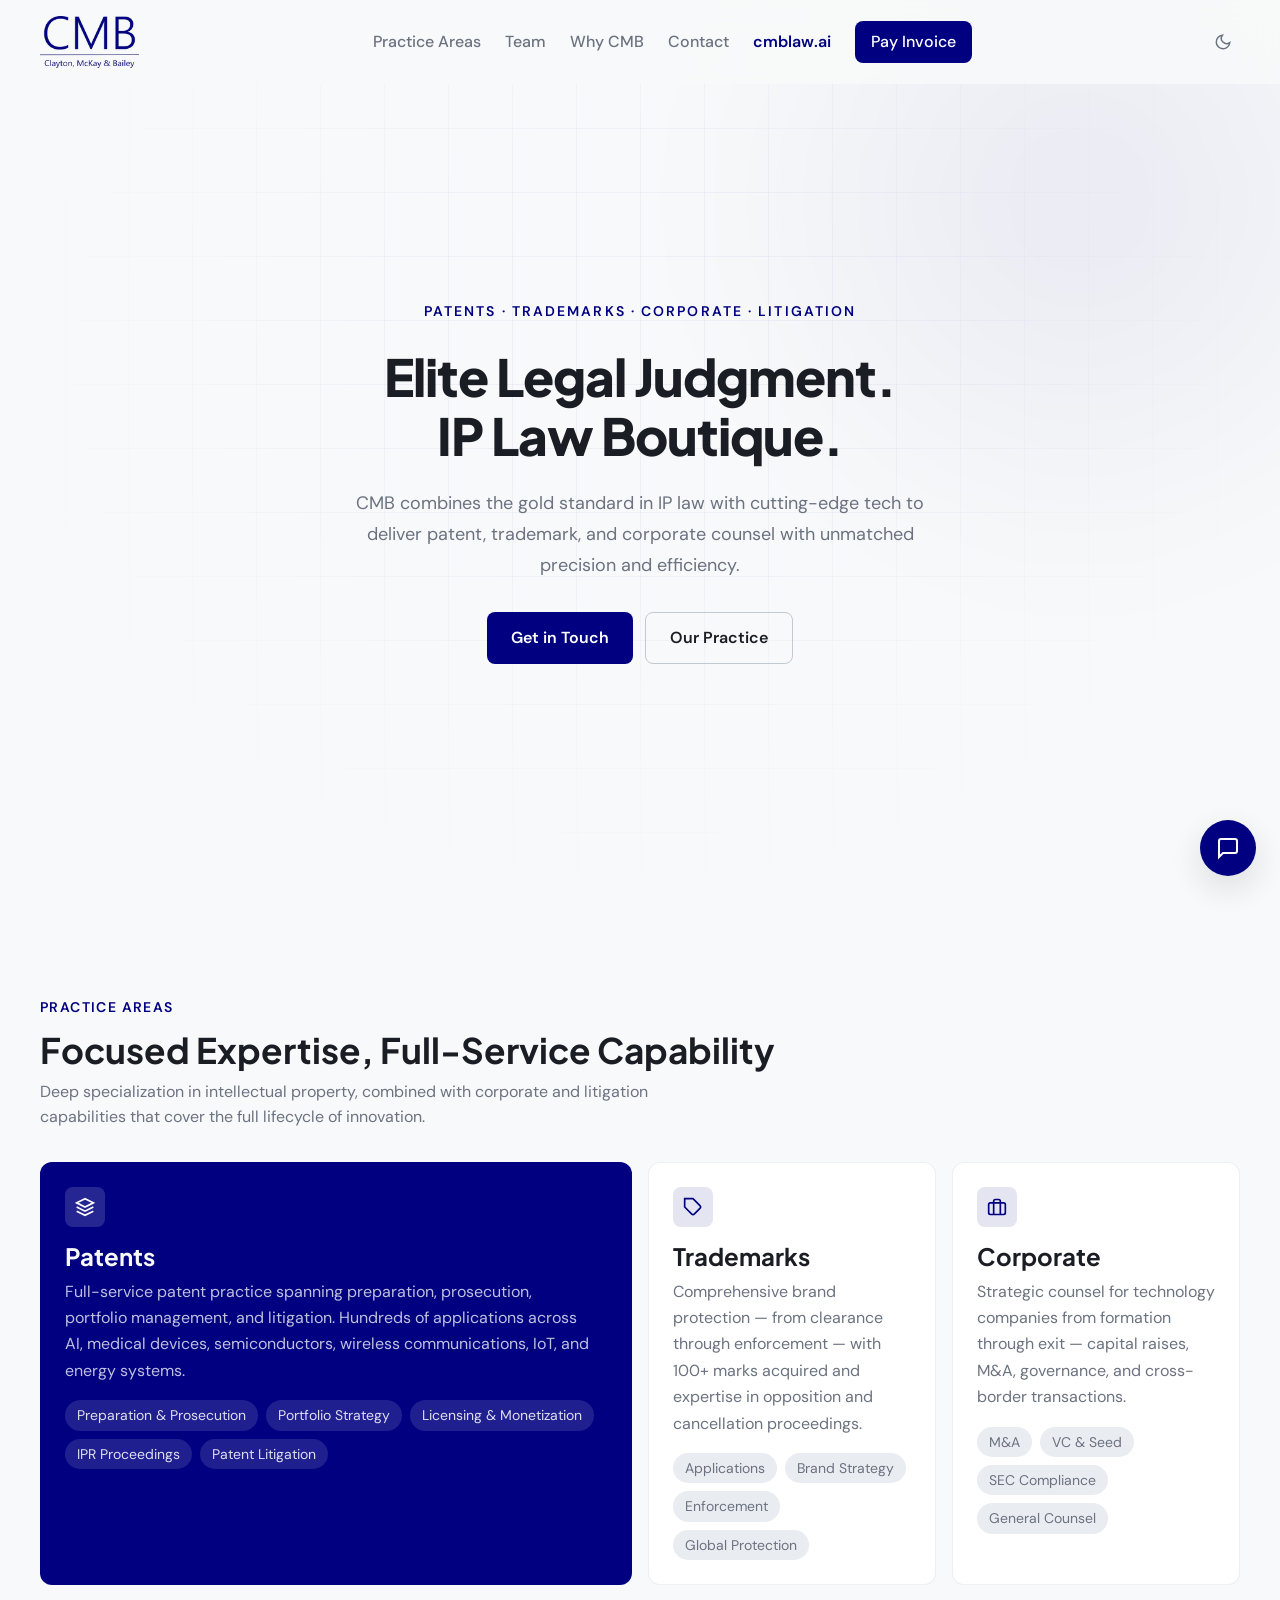
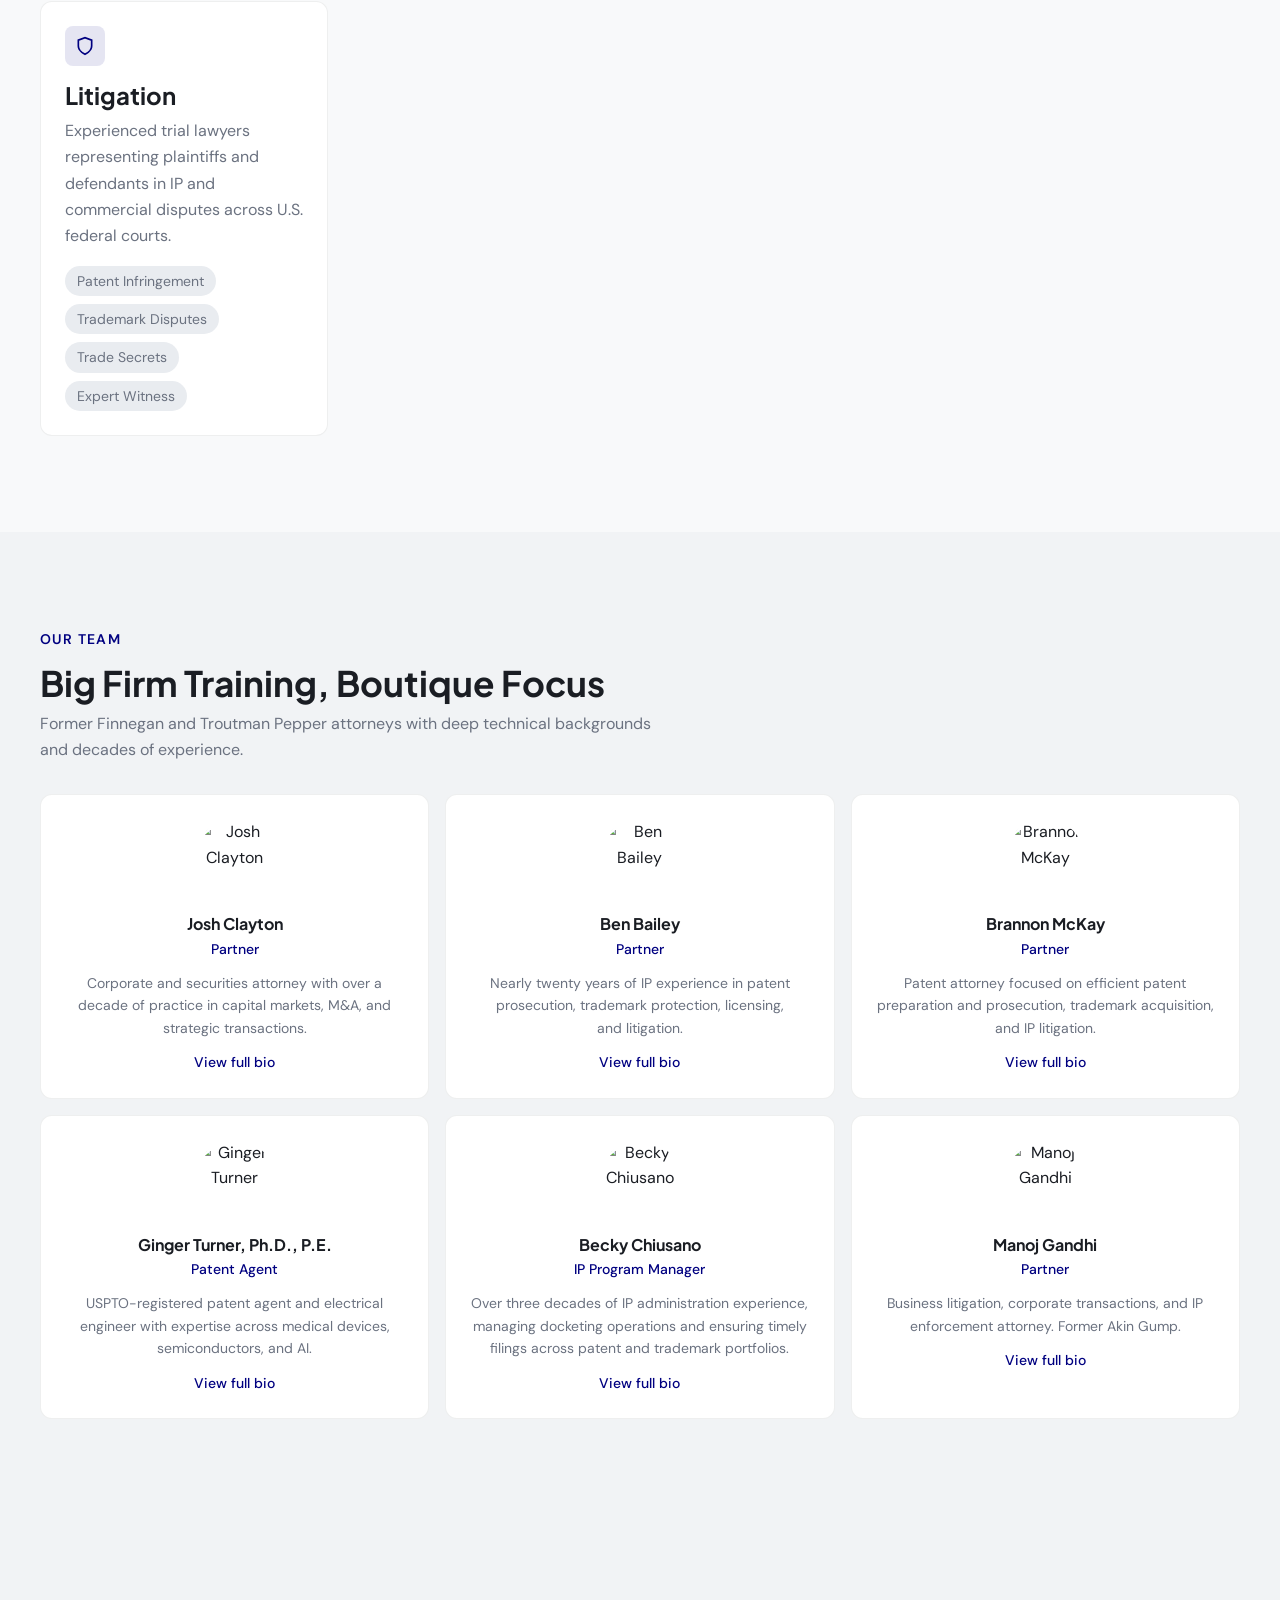
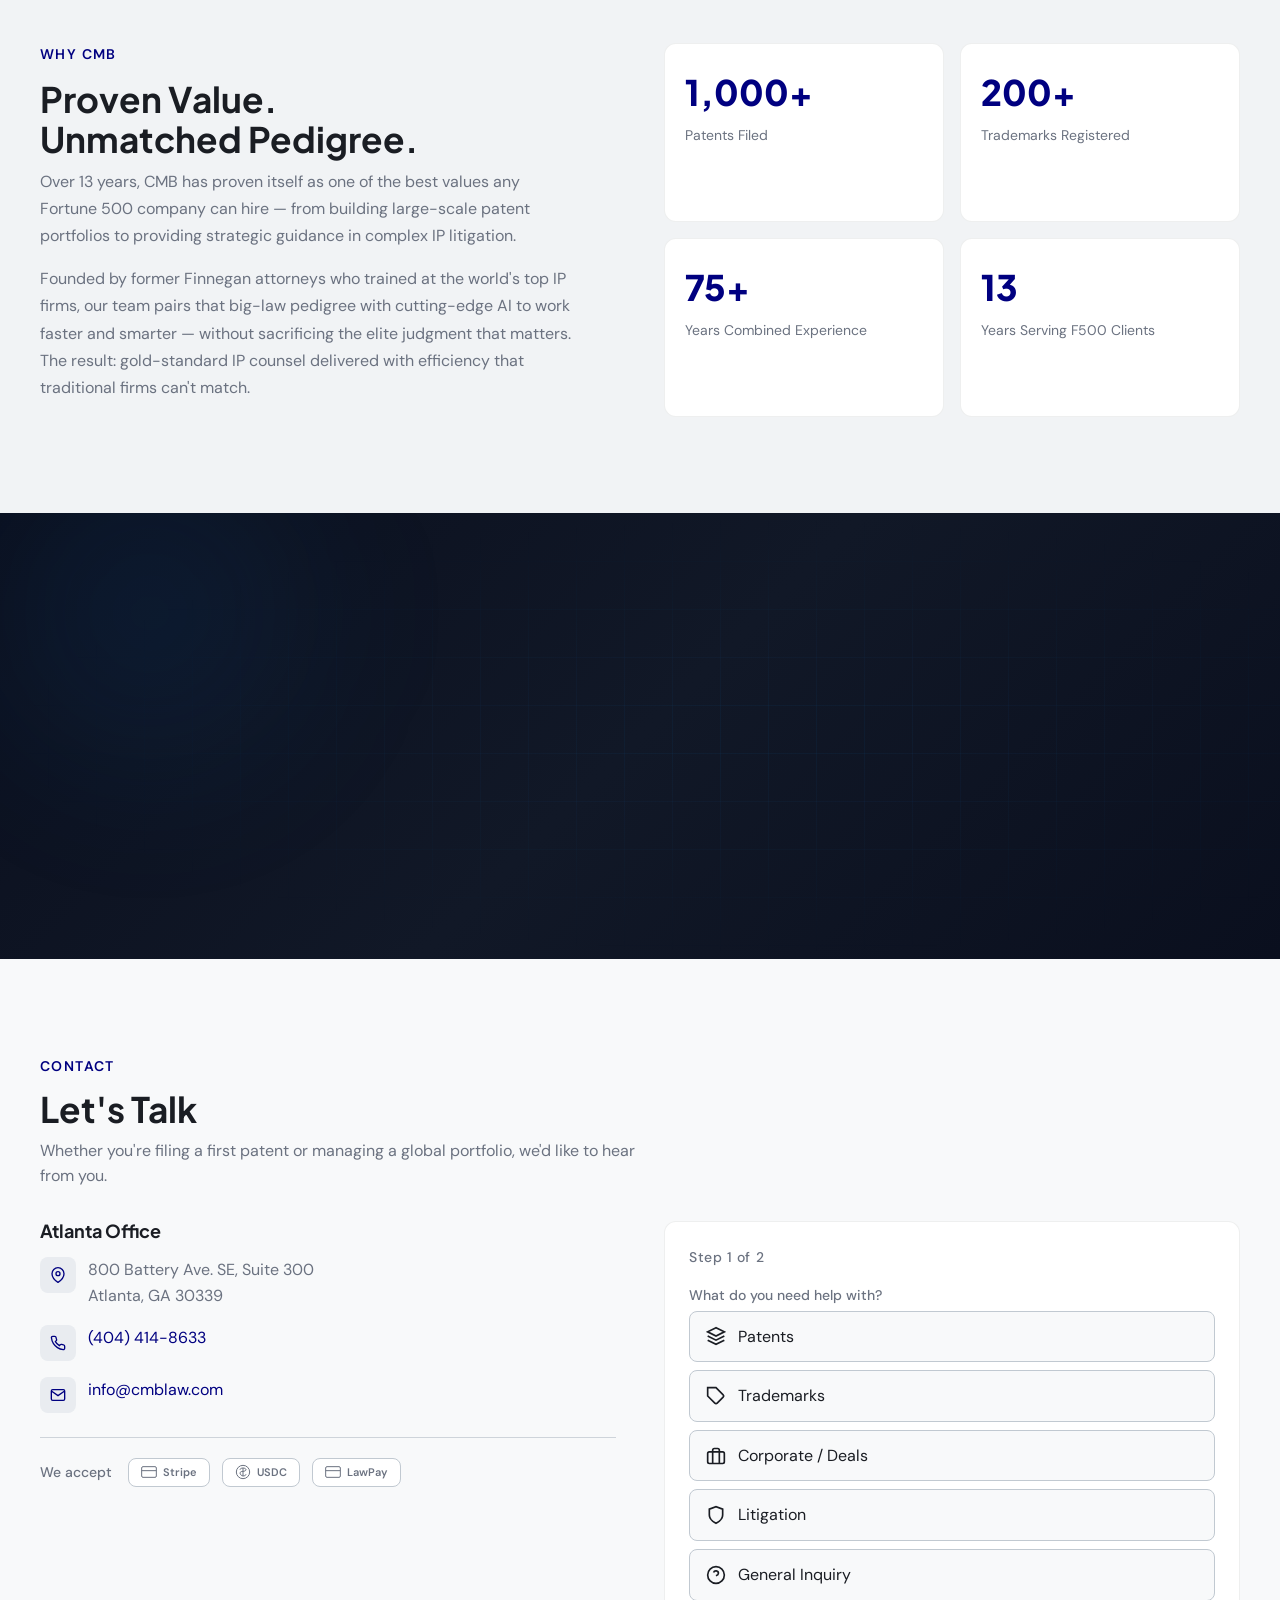
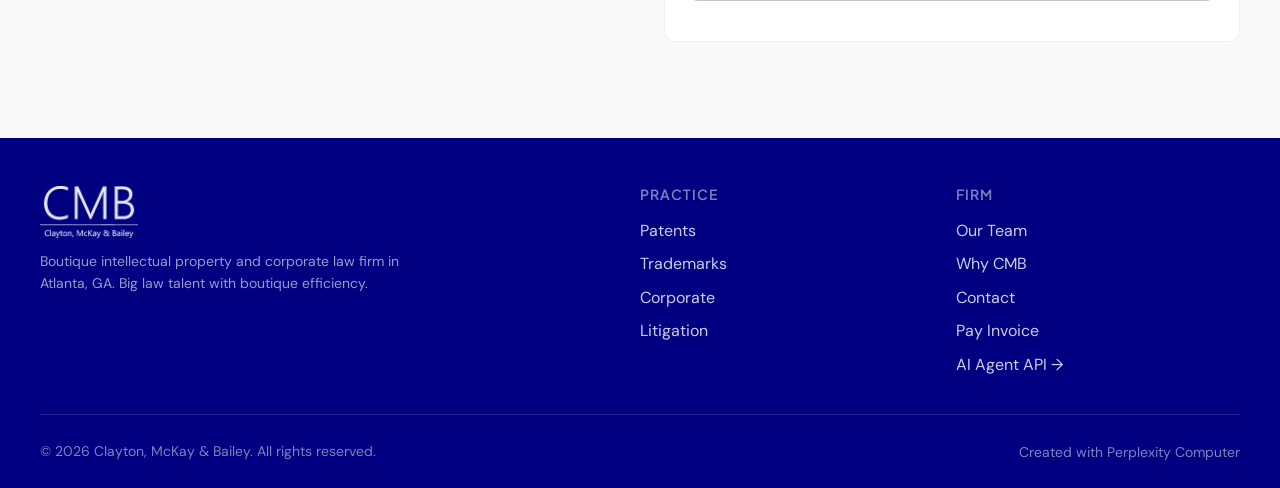
==== commit 574d83c4: "Remove Gandhi Law LLC references, Manoj is Partner" ====
--- a/index.html
+++ b/index.html
@@ -1581,7 +1581,7 @@
         <img class="team-avatar" src="./assets/manoj.png" alt="Manoj Gandhi" loading="lazy">
         <h3>Manoj Gandhi</h3>
         <p class="team-title">Partner</p>
-        <p class="team-excerpt">Business litigation, corporate transactions, and IP enforcement attorney. Former Akin Gump. Houston-based through Gandhi Law LLC.</p>
+        <p class="team-excerpt">Business litigation, corporate transactions, and IP enforcement attorney. Former Akin Gump.</p>
         <p class="team-expand-hint">View full bio</p>
       </div>
     </div>
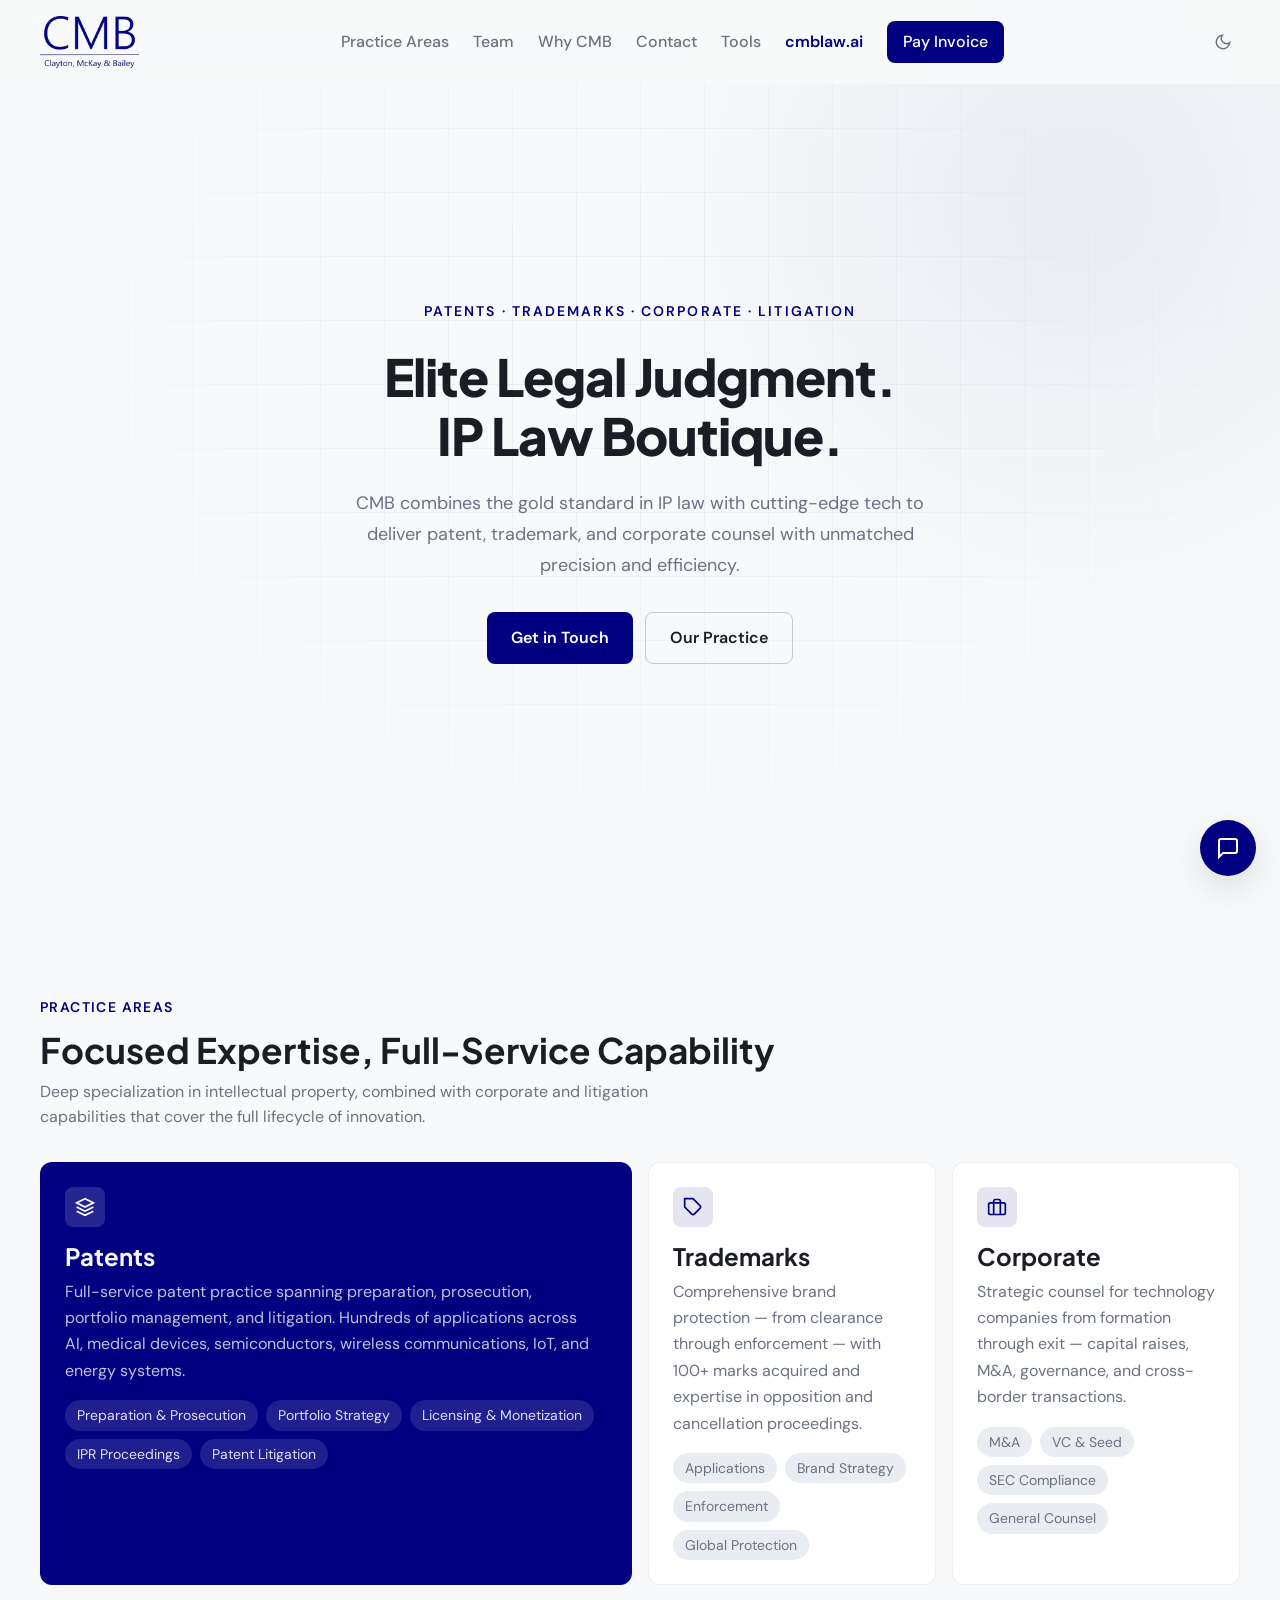
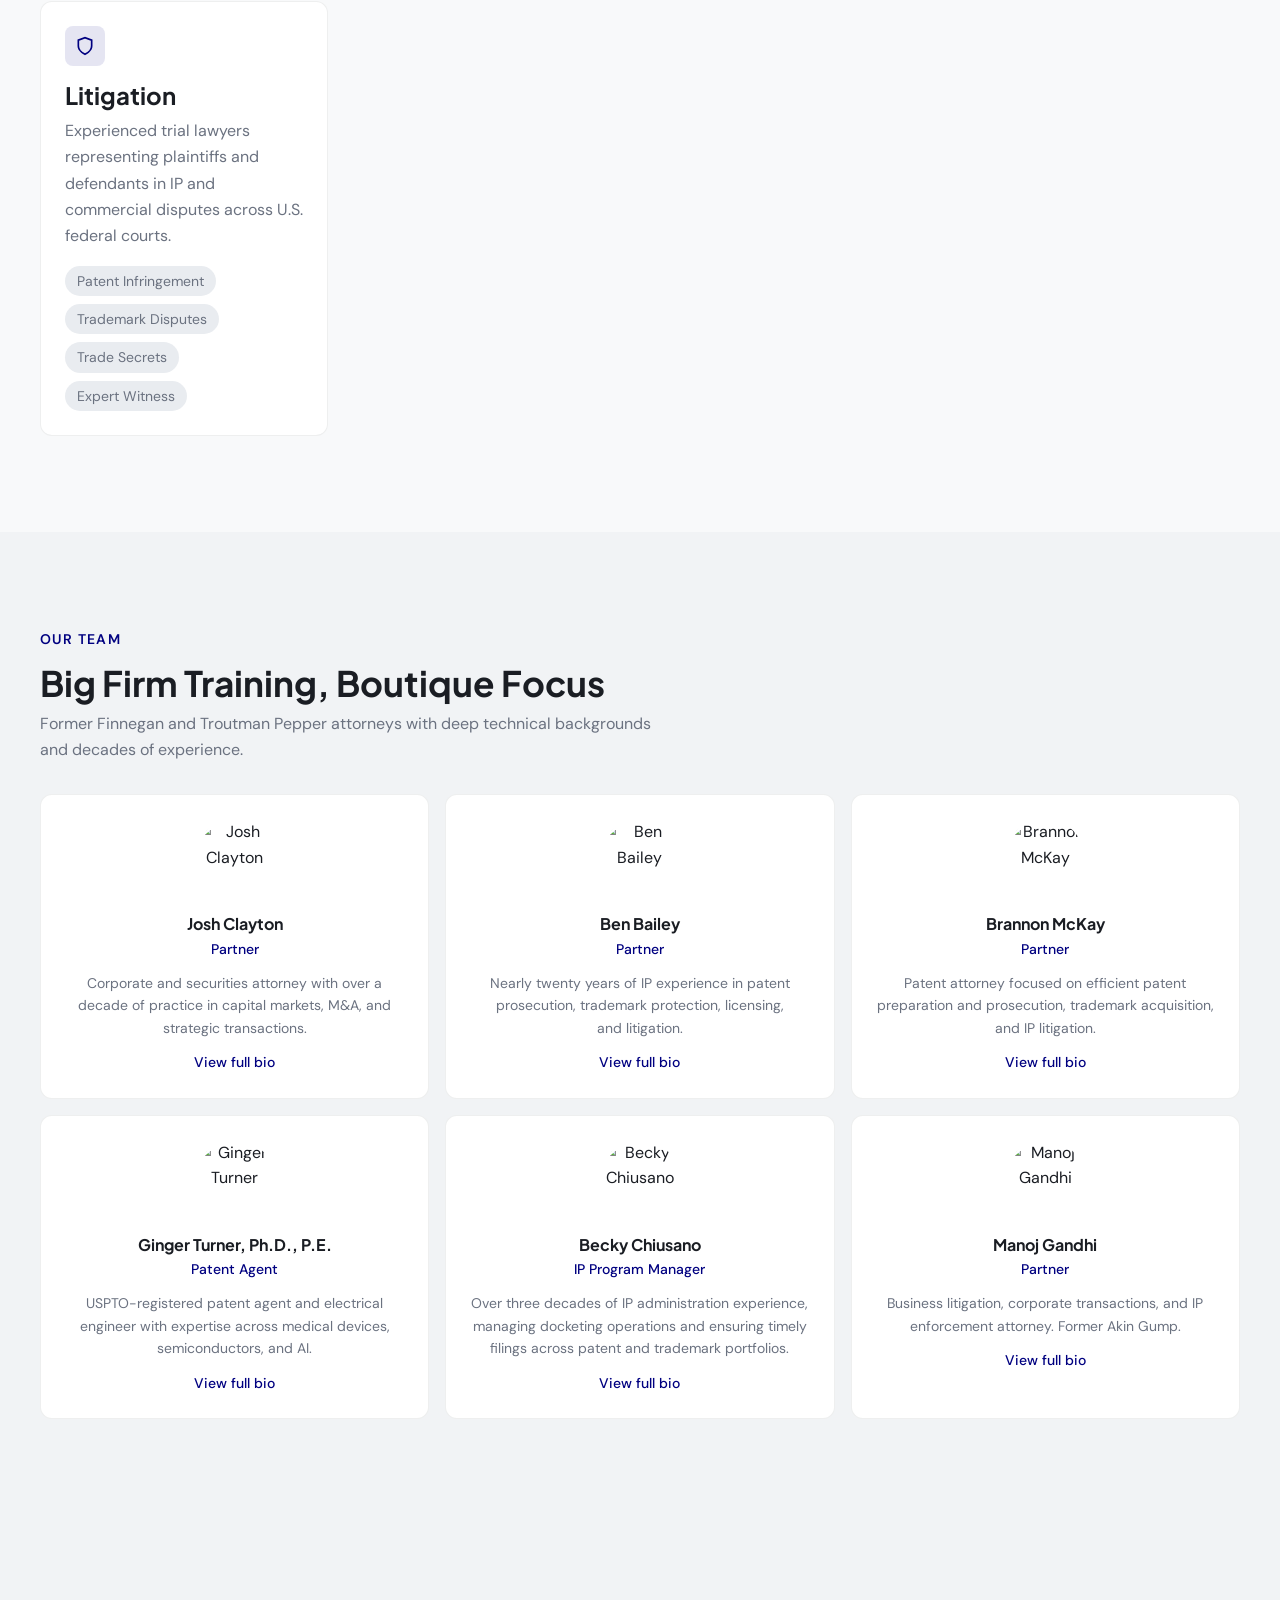
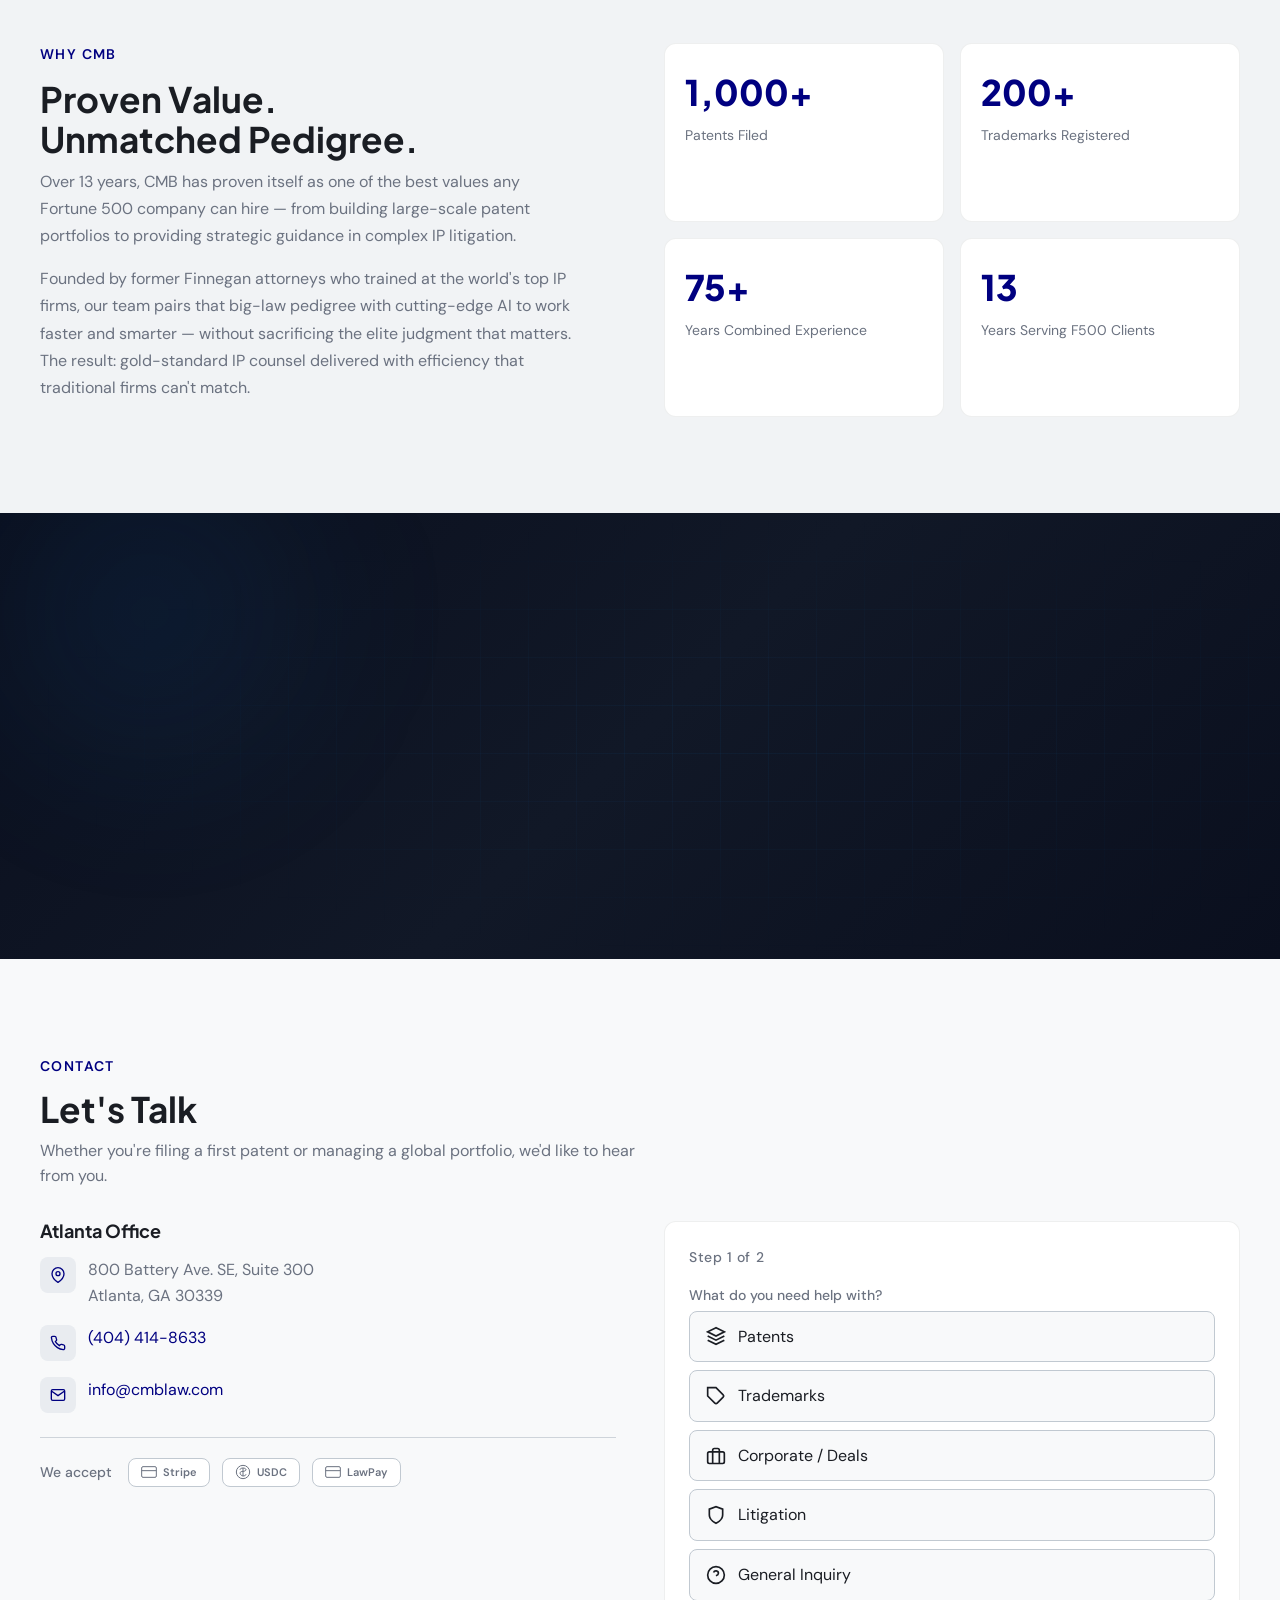
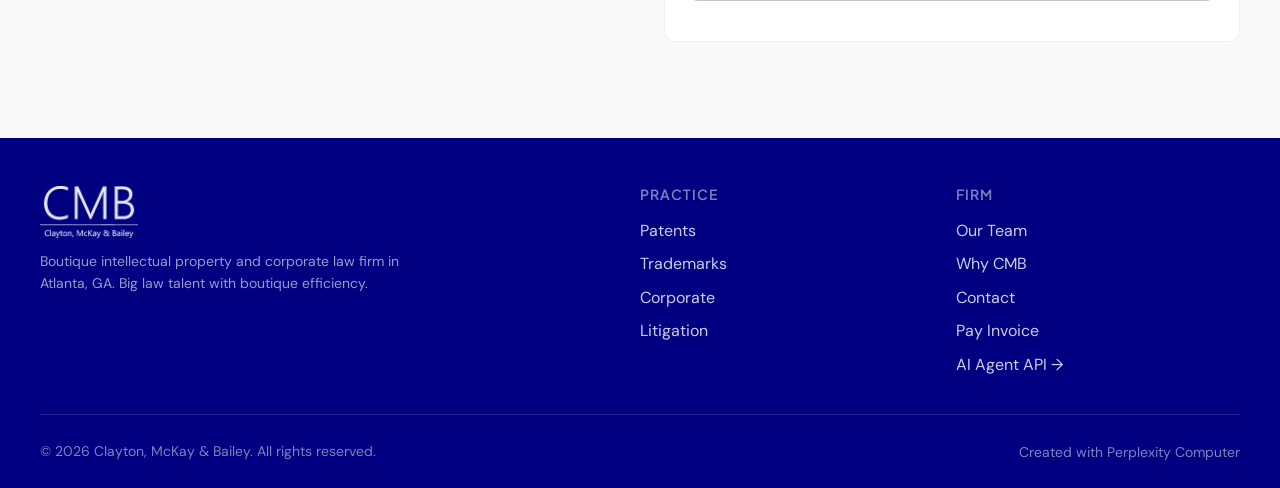
==== commit dc29dd10: "Add Tools nav link" ====
--- a/index.html
+++ b/index.html
@@ -1406,6 +1406,7 @@
       <a href="#team">Team</a>
       <a href="#advantage">Why CMB</a>
       <a href="#contact">Contact</a>
+      <a href="./tools/examiner-analytics.html">Tools</a>
       <a href="https://cmblaw.ai" target="_blank" rel="noopener noreferrer" style="color: var(--color-accent); font-weight: 600;">cmblaw.ai</a>
       <a href="https://secure.lawpay.com/pages/claytonmckayandbaileypc/operating" target="_blank" rel="noopener noreferrer" class="btn btn-accent btn-sm">Pay Invoice</a>
     </nav>
@@ -1427,6 +1428,7 @@
   <a href="#team" data-nav-link>Team</a>
   <a href="#advantage" data-nav-link>Why CMB</a>
   <a href="#contact" data-nav-link>Contact</a>
+  <a href="./tools/examiner-analytics.html" data-nav-link>Tools</a>
   <a href="https://cmblaw.ai" target="_blank" rel="noopener noreferrer" style="color: var(--color-accent);">AI Agent API</a>
   <a href="https://secure.lawpay.com/pages/claytonmckayandbaileypc/operating" target="_blank" rel="noopener noreferrer" style="color: var(--color-accent);">Pay Invoice</a>
 </nav>
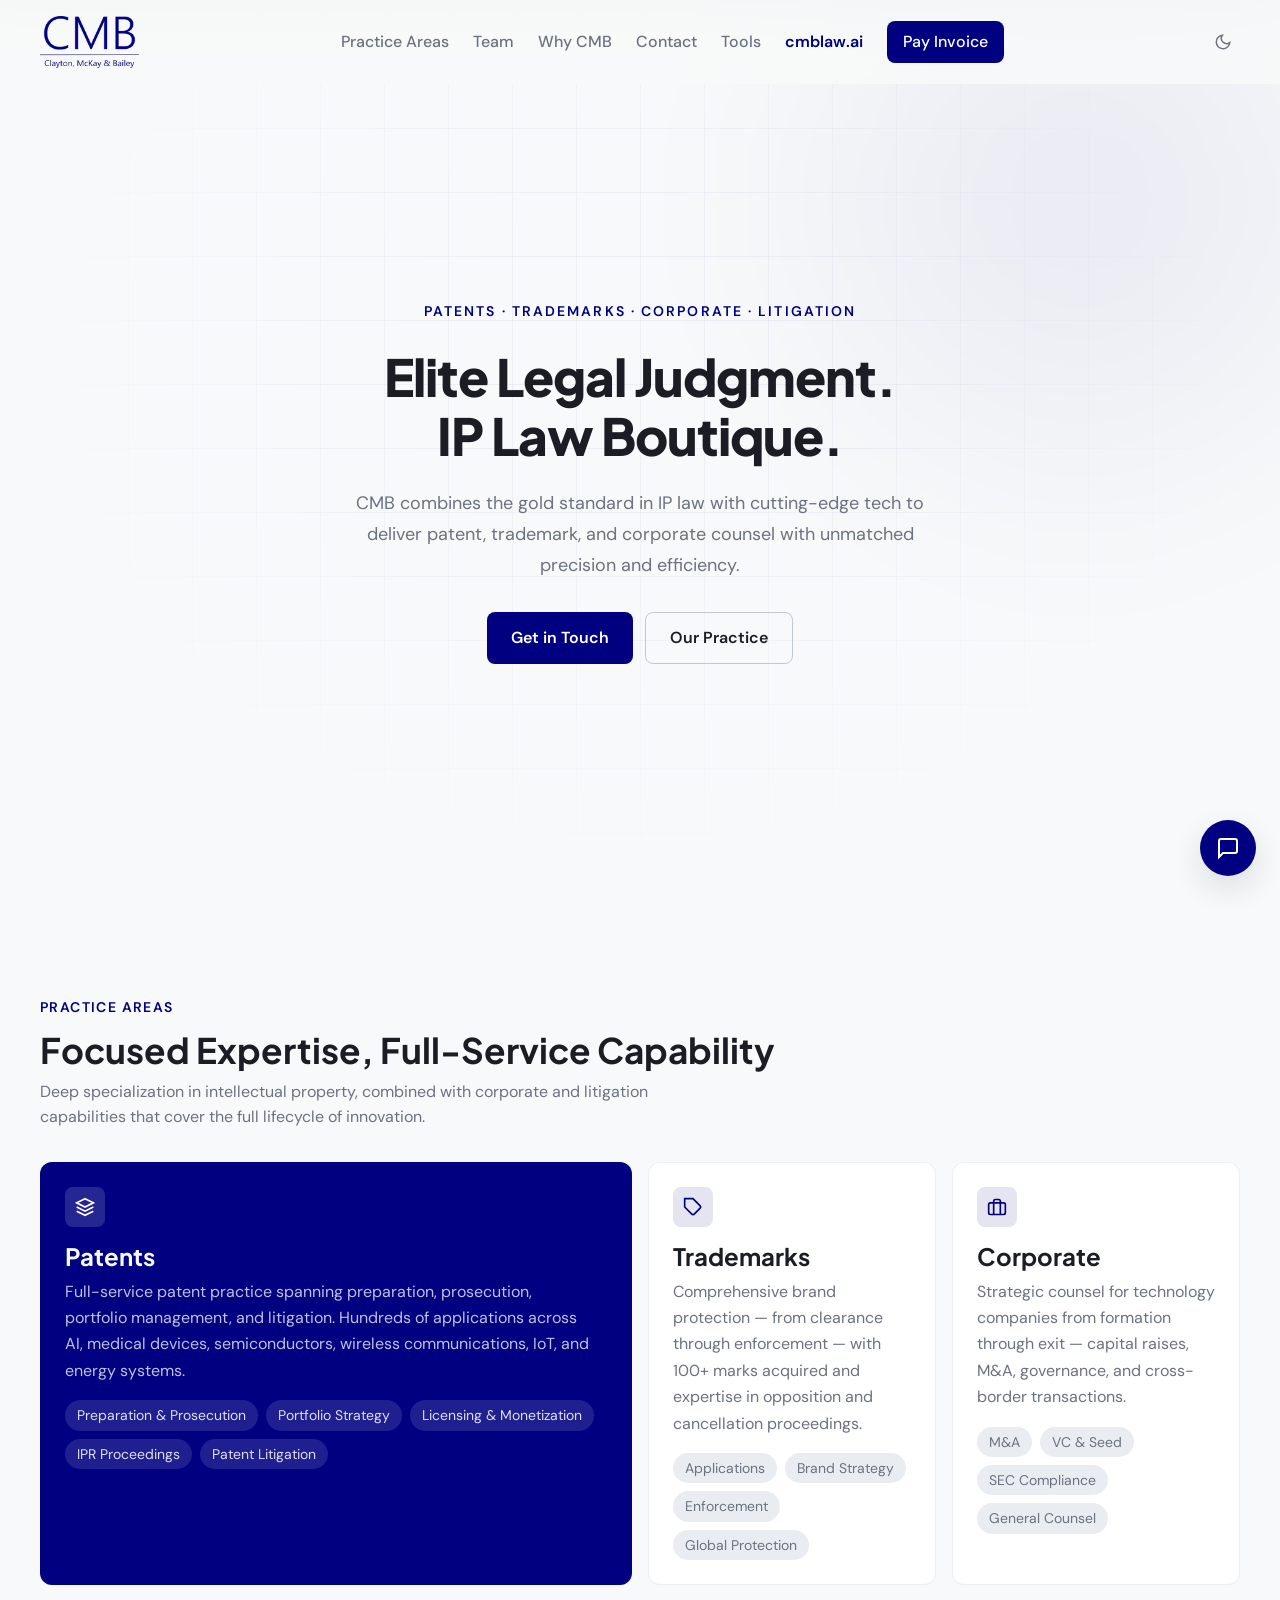
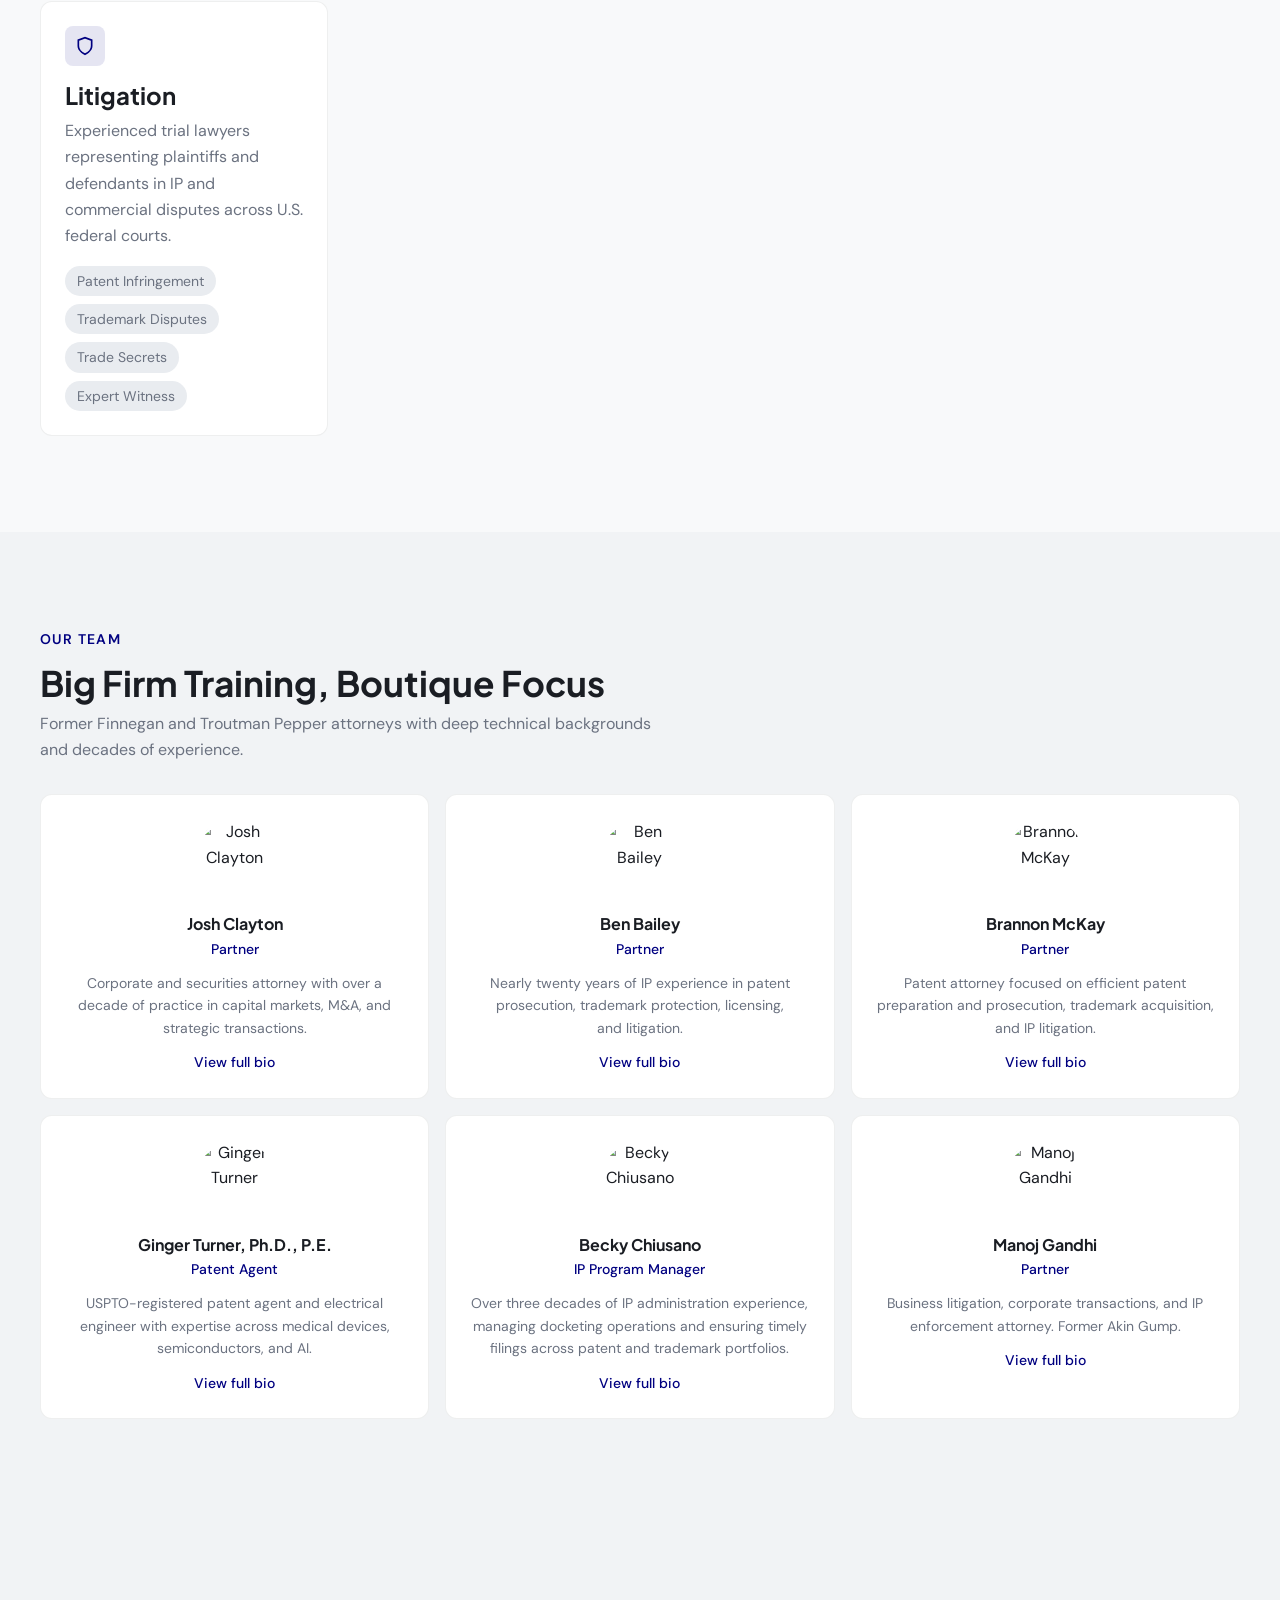
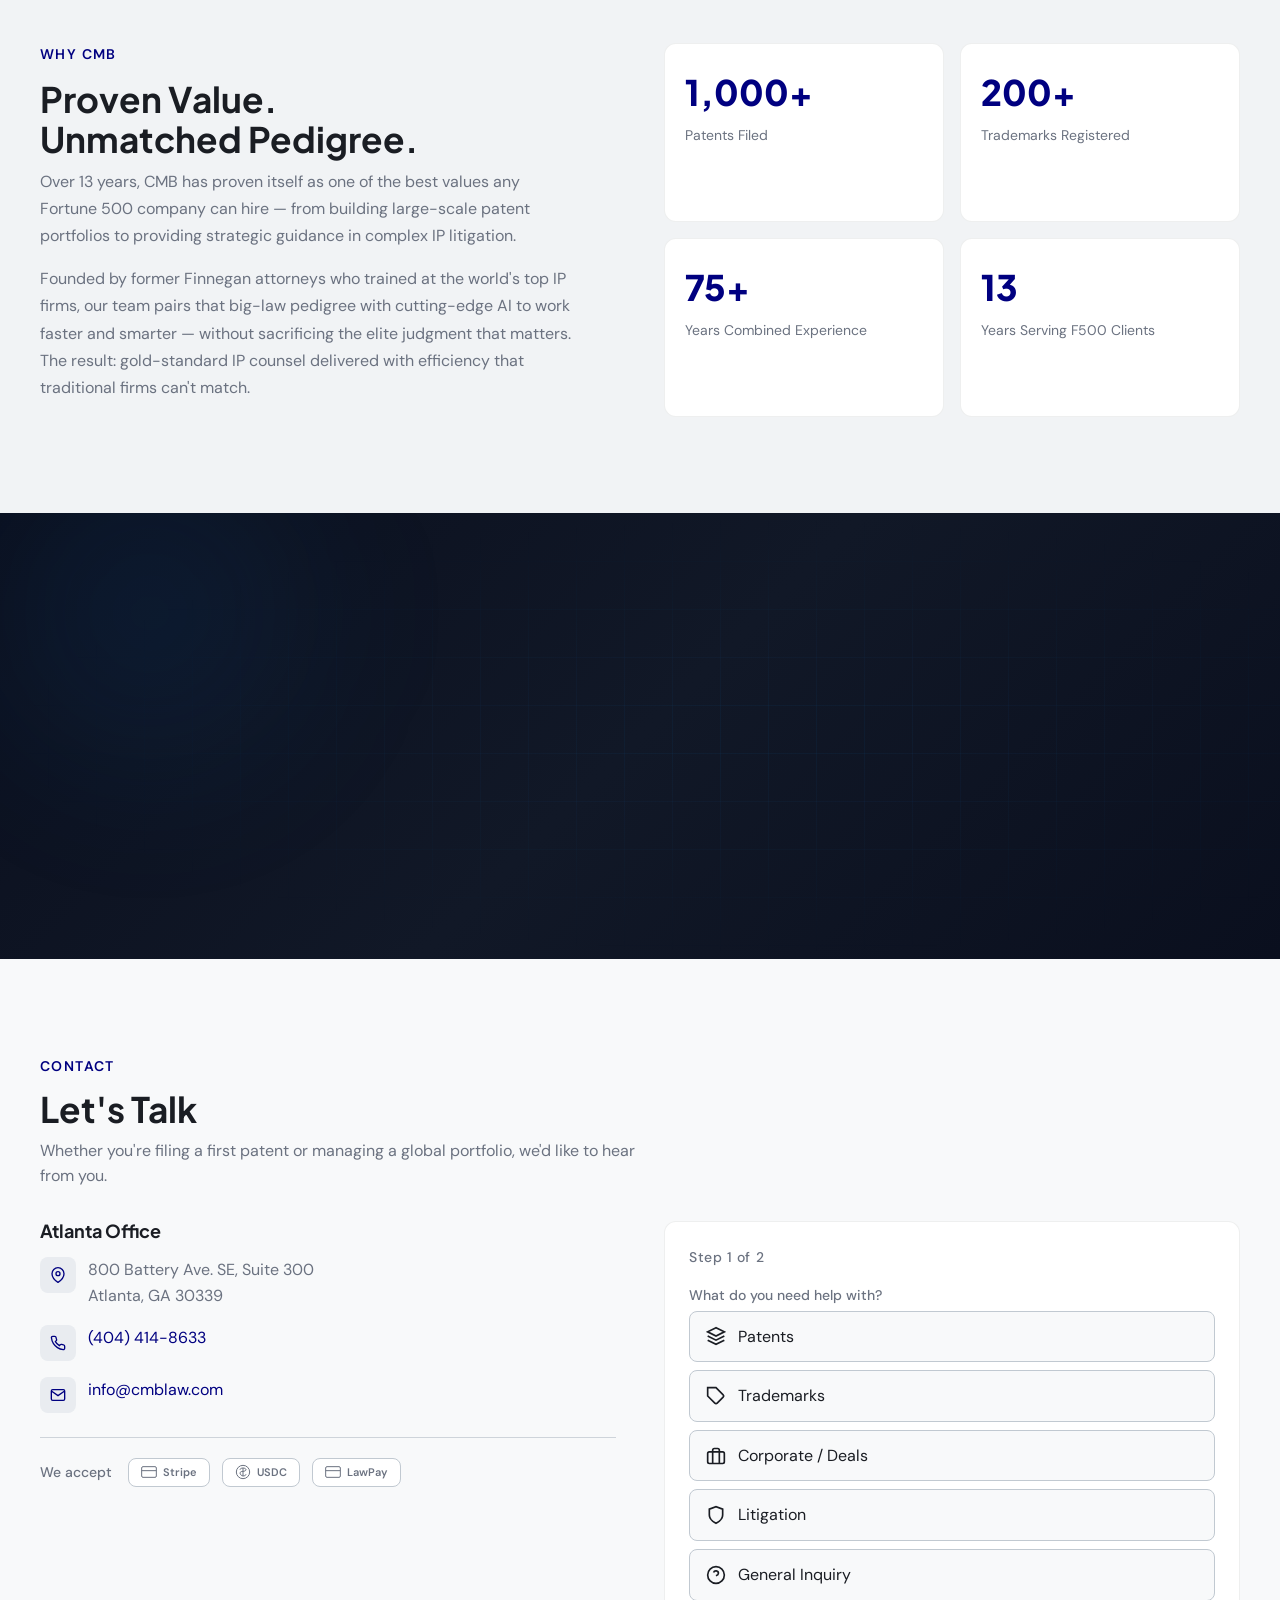
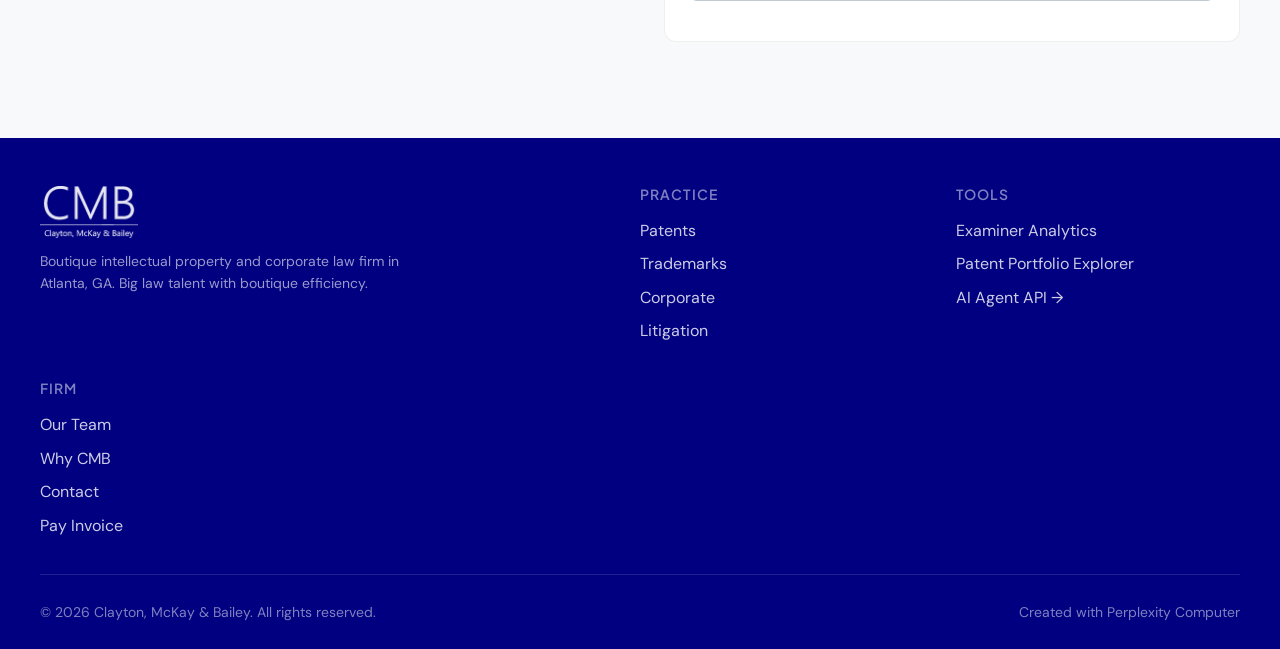
==== commit 8979a779: "Add Tools dropdown menu with Examiner Analytics and Patent Portfolio Explorer - Desktop: clicking 'T" ====
--- a/index.html
+++ b/index.html
@@ -215,6 +215,196 @@
   color: var(--color-accent);
 }
 
+/* ─── Tools Dropdown Panel ─── */
+.tools-dropdown {
+  position: fixed;
+  top: 0;
+  left: 0;
+  right: 0;
+  z-index: 98;
+  background: var(--color-bg);
+  border-bottom: 1px solid var(--color-divider);
+  box-shadow: var(--shadow-lg);
+  transform: translateY(-100%);
+  transition: transform 400ms cubic-bezier(0.16, 1, 0.3, 1);
+  pointer-events: none;
+}
+.tools-dropdown.active {
+  transform: translateY(0);
+  pointer-events: auto;
+}
+.tools-dropdown-inner {
+  max-width: var(--content-wide);
+  margin: 0 auto;
+  padding: calc(var(--space-16) + var(--space-6)) var(--space-6) var(--space-8);
+}
+.tools-dropdown-header {
+  display: flex;
+  align-items: center;
+  justify-content: space-between;
+  margin-bottom: var(--space-6);
+}
+.tools-dropdown-label {
+  font-family: var(--font-body);
+  font-size: var(--text-xs);
+  font-weight: 600;
+  letter-spacing: 0.1em;
+  text-transform: uppercase;
+  color: var(--color-accent);
+}
+.tools-dropdown-close {
+  display: flex;
+  align-items: center;
+  justify-content: center;
+  width: 32px;
+  height: 32px;
+  border-radius: var(--radius-md);
+  color: var(--color-text-muted);
+  transition: color var(--transition-interactive), background var(--transition-interactive);
+  cursor: pointer;
+  background: none;
+  border: none;
+}
+.tools-dropdown-close:hover {
+  color: var(--color-text);
+  background: var(--color-surface-offset);
+}
+.tools-list {
+  display: grid;
+  grid-template-columns: 1fr;
+  gap: var(--space-3);
+}
+@media (min-width: 640px) {
+  .tools-list {
+    grid-template-columns: 1fr 1fr;
+    gap: var(--space-4);
+  }
+}
+.tool-card {
+  display: flex;
+  align-items: flex-start;
+  gap: var(--space-4);
+  padding: var(--space-4) var(--space-5);
+  border-radius: var(--radius-lg);
+  border: 1px solid var(--color-border);
+  background: var(--color-surface);
+  text-decoration: none;
+  color: var(--color-text);
+  transition: border-color var(--transition-interactive),
+              box-shadow var(--transition-interactive),
+              transform var(--transition-interactive);
+}
+.tool-card:hover {
+  border-color: var(--color-accent);
+  box-shadow: var(--shadow-md);
+  transform: translateY(-2px);
+}
+.tool-card-icon {
+  flex-shrink: 0;
+  width: 40px;
+  height: 40px;
+  display: flex;
+  align-items: center;
+  justify-content: center;
+  border-radius: var(--radius-md);
+  background: var(--color-primary);
+  color: var(--color-text-inverse);
+}
+[data-theme="dark"] .tool-card-icon {
+  background: oklch(from var(--color-primary) calc(l + 0.15) c h);
+}
+.tool-card-body {
+  flex: 1;
+  min-width: 0;
+}
+.tool-card-name {
+  font-family: var(--font-display);
+  font-size: var(--text-base);
+  font-weight: 600;
+  color: var(--color-text);
+  margin-bottom: 2px;
+}
+.tool-card-desc {
+  font-size: var(--text-sm);
+  color: var(--color-text-muted);
+  line-height: 1.4;
+}
+.tool-card-arrow {
+  flex-shrink: 0;
+  color: var(--color-text-muted);
+  transition: color var(--transition-interactive), transform var(--transition-interactive);
+  align-self: center;
+}
+.tool-card:hover .tool-card-arrow {
+  color: var(--color-accent);
+  transform: translateX(3px);
+}
+/* Overlay behind dropdown */
+.tools-overlay {
+  position: fixed;
+  inset: 0;
+  z-index: 97;
+  background: oklch(0 0 0 / 0.4);
+  opacity: 0;
+  pointer-events: none;
+  transition: opacity 300ms ease;
+}
+.tools-overlay.active {
+  opacity: 1;
+  pointer-events: auto;
+}
+/* Nav link active state */
+.nav-tools-trigger {
+  cursor: pointer;
+}
+.nav-tools-trigger.active {
+  color: var(--color-accent) !important;
+}
+/* Mobile tools submenu */
+.mobile-tools-sub {
+  display: none;
+  flex-direction: column;
+  gap: 0;
+  padding-left: var(--space-4);
+}
+.mobile-tools-sub.active {
+  display: flex;
+}
+.mobile-tools-sub a {
+  font-family: var(--font-body) !important;
+  font-size: var(--text-base) !important;
+  font-weight: 500 !important;
+  color: var(--color-text-muted) !important;
+  padding: var(--space-2) 0 !important;
+  border-bottom: 1px solid var(--color-divider) !important;
+}
+.mobile-tools-sub a:hover {
+  color: var(--color-accent) !important;
+}
+.mobile-tools-sub .mobile-tool-desc {
+  display: block;
+  font-size: var(--text-xs);
+  color: var(--color-text-muted);
+  font-weight: 400;
+  opacity: 0.7;
+  margin-top: 2px;
+}
+.mobile-tools-toggle {
+  display: flex;
+  align-items: center;
+  justify-content: space-between;
+  width: 100%;
+  cursor: pointer;
+  background: none;
+  border: none;
+}
+.mobile-tools-toggle svg {
+  transition: transform 200ms ease;
+}
+.mobile-tools-toggle.active svg {
+  transform: rotate(180deg);
+}
+
 /* ─── Buttons ─── */
 .btn {
   display: inline-flex;
@@ -1406,7 +1596,7 @@
       <a href="#team">Team</a>
       <a href="#advantage">Why CMB</a>
       <a href="#contact">Contact</a>
-      <a href="./tools/examiner-analytics.html">Tools</a>
+      <a href="#" class="nav-tools-trigger" id="toolsTrigger" aria-expanded="false" aria-controls="toolsDropdown">Tools</a>
       <a href="https://cmblaw.ai" target="_blank" rel="noopener noreferrer" style="color: var(--color-accent); font-weight: 600;">cmblaw.ai</a>
       <a href="https://secure.lawpay.com/pages/claytonmckayandbaileypc/operating" target="_blank" rel="noopener noreferrer" class="btn btn-accent btn-sm">Pay Invoice</a>
     </nav>
@@ -1428,10 +1618,52 @@
   <a href="#team" data-nav-link>Team</a>
   <a href="#advantage" data-nav-link>Why CMB</a>
   <a href="#contact" data-nav-link>Contact</a>
-  <a href="./tools/examiner-analytics.html" data-nav-link>Tools</a>
+  <a href="#" class="mobile-tools-toggle" id="mobileToolsToggle">
+    <span>Tools</span>
+    <svg width="14" height="14" viewBox="0 0 24 24" fill="none" stroke="currentColor" stroke-width="2.5"><polyline points="6 9 12 15 18 9"/></svg>
+  </a>
+  <div class="mobile-tools-sub" id="mobileToolsSub">
+    <a href="./tools/examiner-analytics.html" data-nav-link>Examiner Analytics<span class="mobile-tool-desc">USPTO patent examiner allowance rates and trends</span></a>
+    <a href="./tools/patent-portfolio.html" data-nav-link>Patent Portfolio Explorer<span class="mobile-tool-desc">Search and visualize any company’s patent portfolio</span></a>
+  </div>
   <a href="https://cmblaw.ai" target="_blank" rel="noopener noreferrer" style="color: var(--color-accent);">AI Agent API</a>
   <a href="https://secure.lawpay.com/pages/claytonmckayandbaileypc/operating" target="_blank" rel="noopener noreferrer" style="color: var(--color-accent);">Pay Invoice</a>
 </nav>
+
+<!-- ═══ TOOLS DROPDOWN ═══ -->
+<div class="tools-overlay" id="toolsOverlay"></div>
+<div class="tools-dropdown" id="toolsDropdown" aria-hidden="true">
+  <div class="tools-dropdown-inner">
+    <div class="tools-dropdown-header">
+      <span class="tools-dropdown-label">IP Tools</span>
+      <button class="tools-dropdown-close" id="toolsClose" aria-label="Close tools menu">
+        <svg width="18" height="18" viewBox="0 0 24 24" fill="none" stroke="currentColor" stroke-width="2"><line x1="18" y1="6" x2="6" y2="18"/><line x1="6" y1="6" x2="18" y2="18"/></svg>
+      </button>
+    </div>
+    <div class="tools-list">
+      <a href="./tools/examiner-analytics.html" class="tool-card">
+        <div class="tool-card-icon">
+          <svg width="20" height="20" viewBox="0 0 24 24" fill="none" stroke="currentColor" stroke-width="2"><path d="M18 20V10"/><path d="M12 20V4"/><path d="M6 20v-6"/></svg>
+        </div>
+        <div class="tool-card-body">
+          <div class="tool-card-name">Examiner Analytics</div>
+          <div class="tool-card-desc">USPTO patent examiner allowance rates and trends</div>
+        </div>
+        <svg class="tool-card-arrow" width="16" height="16" viewBox="0 0 24 24" fill="none" stroke="currentColor" stroke-width="2"><polyline points="9 18 15 12 9 6"/></svg>
+      </a>
+      <a href="./tools/patent-portfolio.html" class="tool-card">
+        <div class="tool-card-icon">
+          <svg width="20" height="20" viewBox="0 0 24 24" fill="none" stroke="currentColor" stroke-width="2"><path d="M14 2H6a2 2 0 0 0-2 2v16a2 2 0 0 0 2 2h12a2 2 0 0 0 2-2V8z"/><polyline points="14 2 14 8 20 8"/><line x1="16" y1="13" x2="8" y2="13"/><line x1="16" y1="17" x2="8" y2="17"/></svg>
+        </div>
+        <div class="tool-card-body">
+          <div class="tool-card-name">Patent Portfolio Explorer</div>
+          <div class="tool-card-desc">Search and visualize any company’s patent portfolio</div>
+        </div>
+        <svg class="tool-card-arrow" width="16" height="16" viewBox="0 0 24 24" fill="none" stroke="currentColor" stroke-width="2"><polyline points="9 18 15 12 9 6"/></svg>
+      </a>
+    </div>
+  </div>
+</div>
 
 <!-- ═══ MAIN ═══ -->
 <main id="main">
@@ -1879,12 +2111,18 @@
       </div>
 
       <div class="footer-links">
+        <h4>Tools</h4>
+        <a href="./tools/examiner-analytics.html">Examiner Analytics</a>
+        <a href="./tools/patent-portfolio.html">Patent Portfolio Explorer</a>
+        <a href="https://cmblaw.ai" target="_blank" rel="noopener noreferrer">AI Agent API →</a>
+      </div>
+
+      <div class="footer-links">
         <h4>Firm</h4>
         <a href="#team">Our Team</a>
         <a href="#advantage">Why CMB</a>
         <a href="#contact">Contact</a>
         <a href="https://secure.lawpay.com/pages/claytonmckayandbaileypc/operating" target="_blank" rel="noopener noreferrer">Pay Invoice</a>
-        <a href="https://cmblaw.ai" target="_blank" rel="noopener noreferrer">AI Agent API →</a>
       </div>
     </div>
 
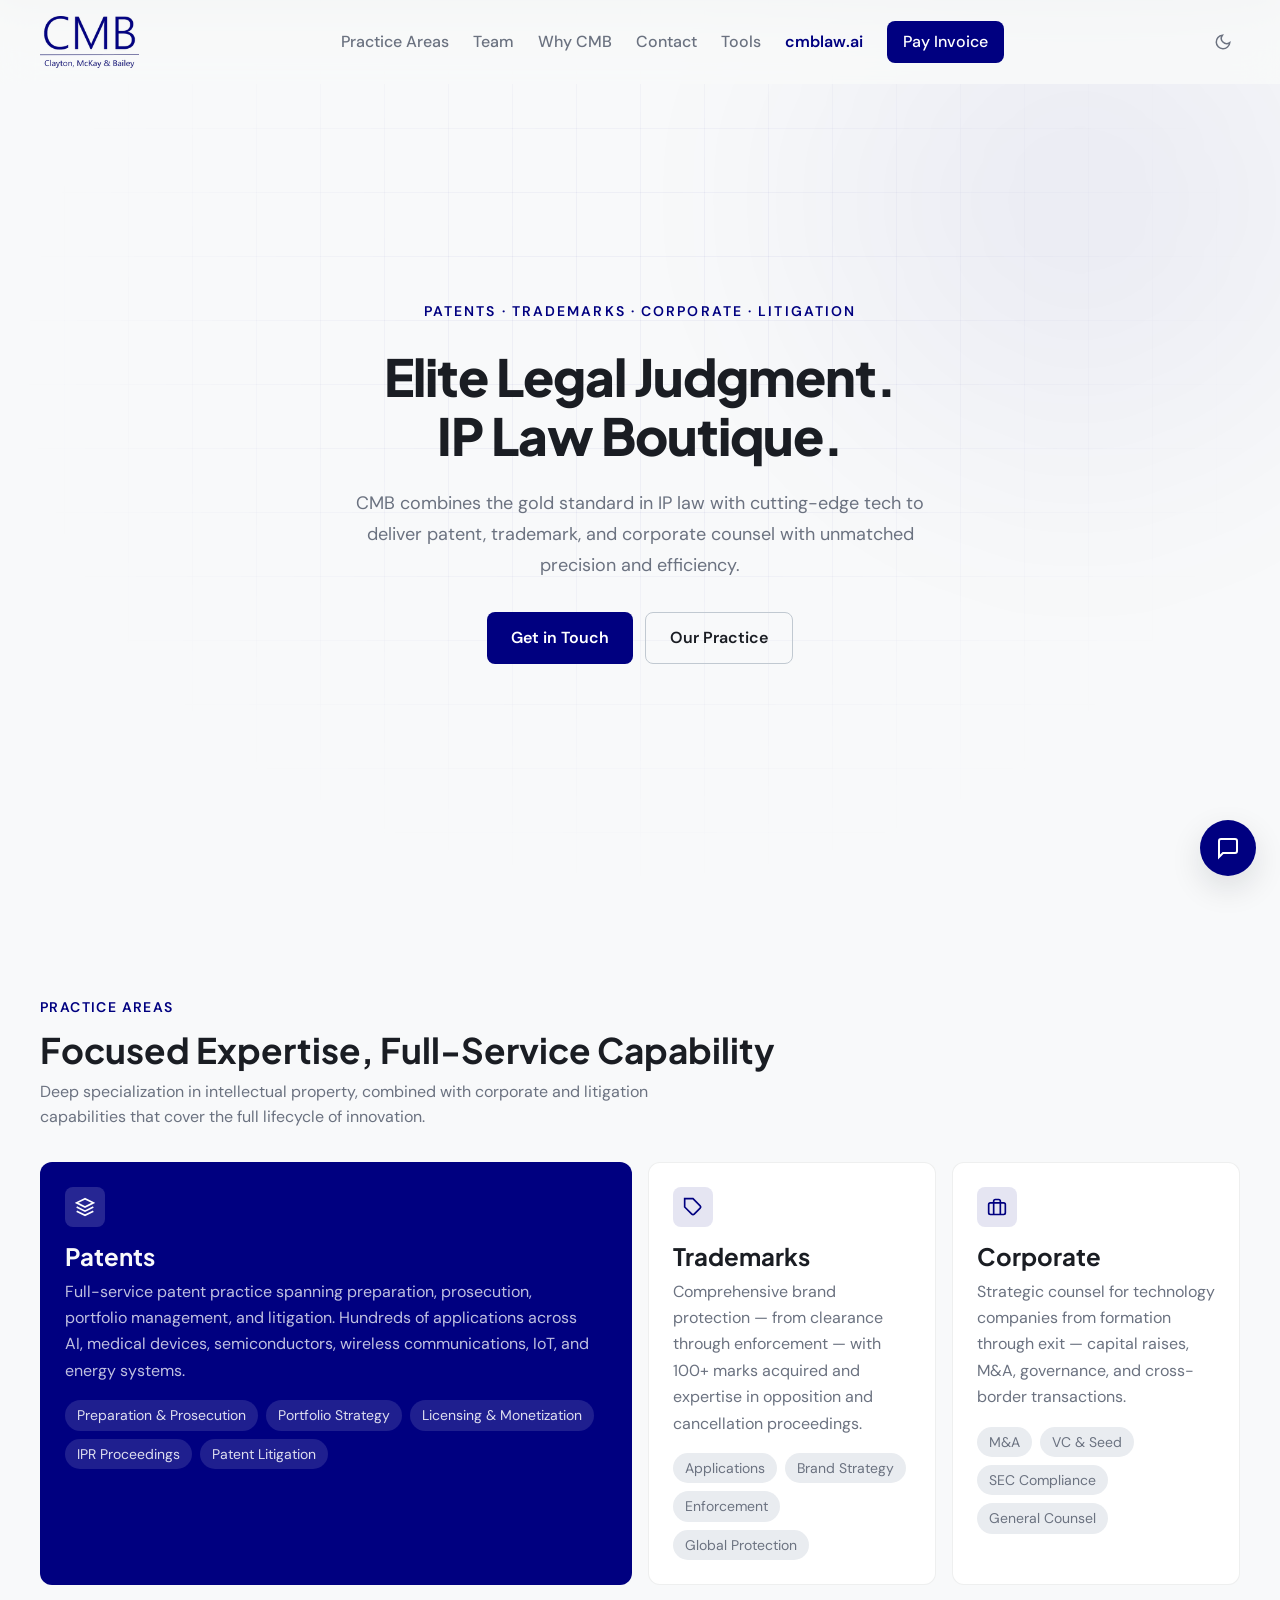
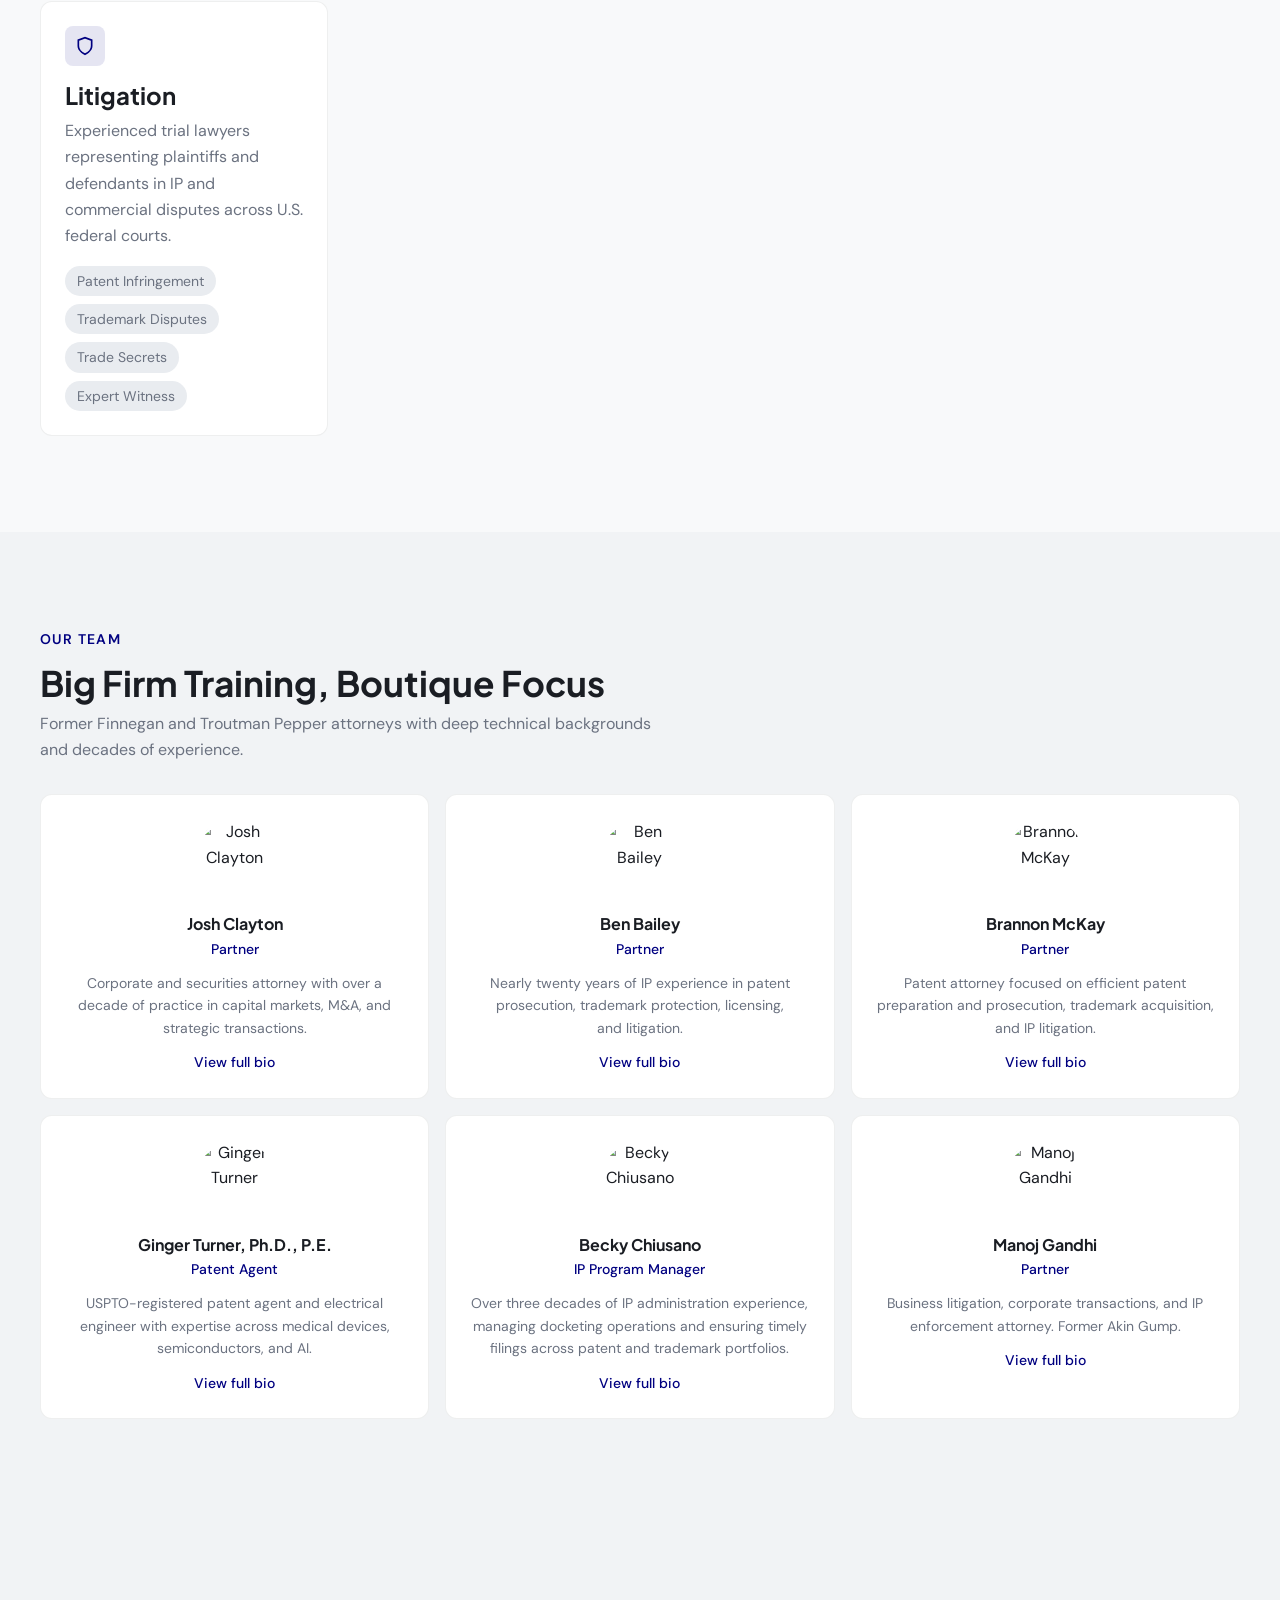
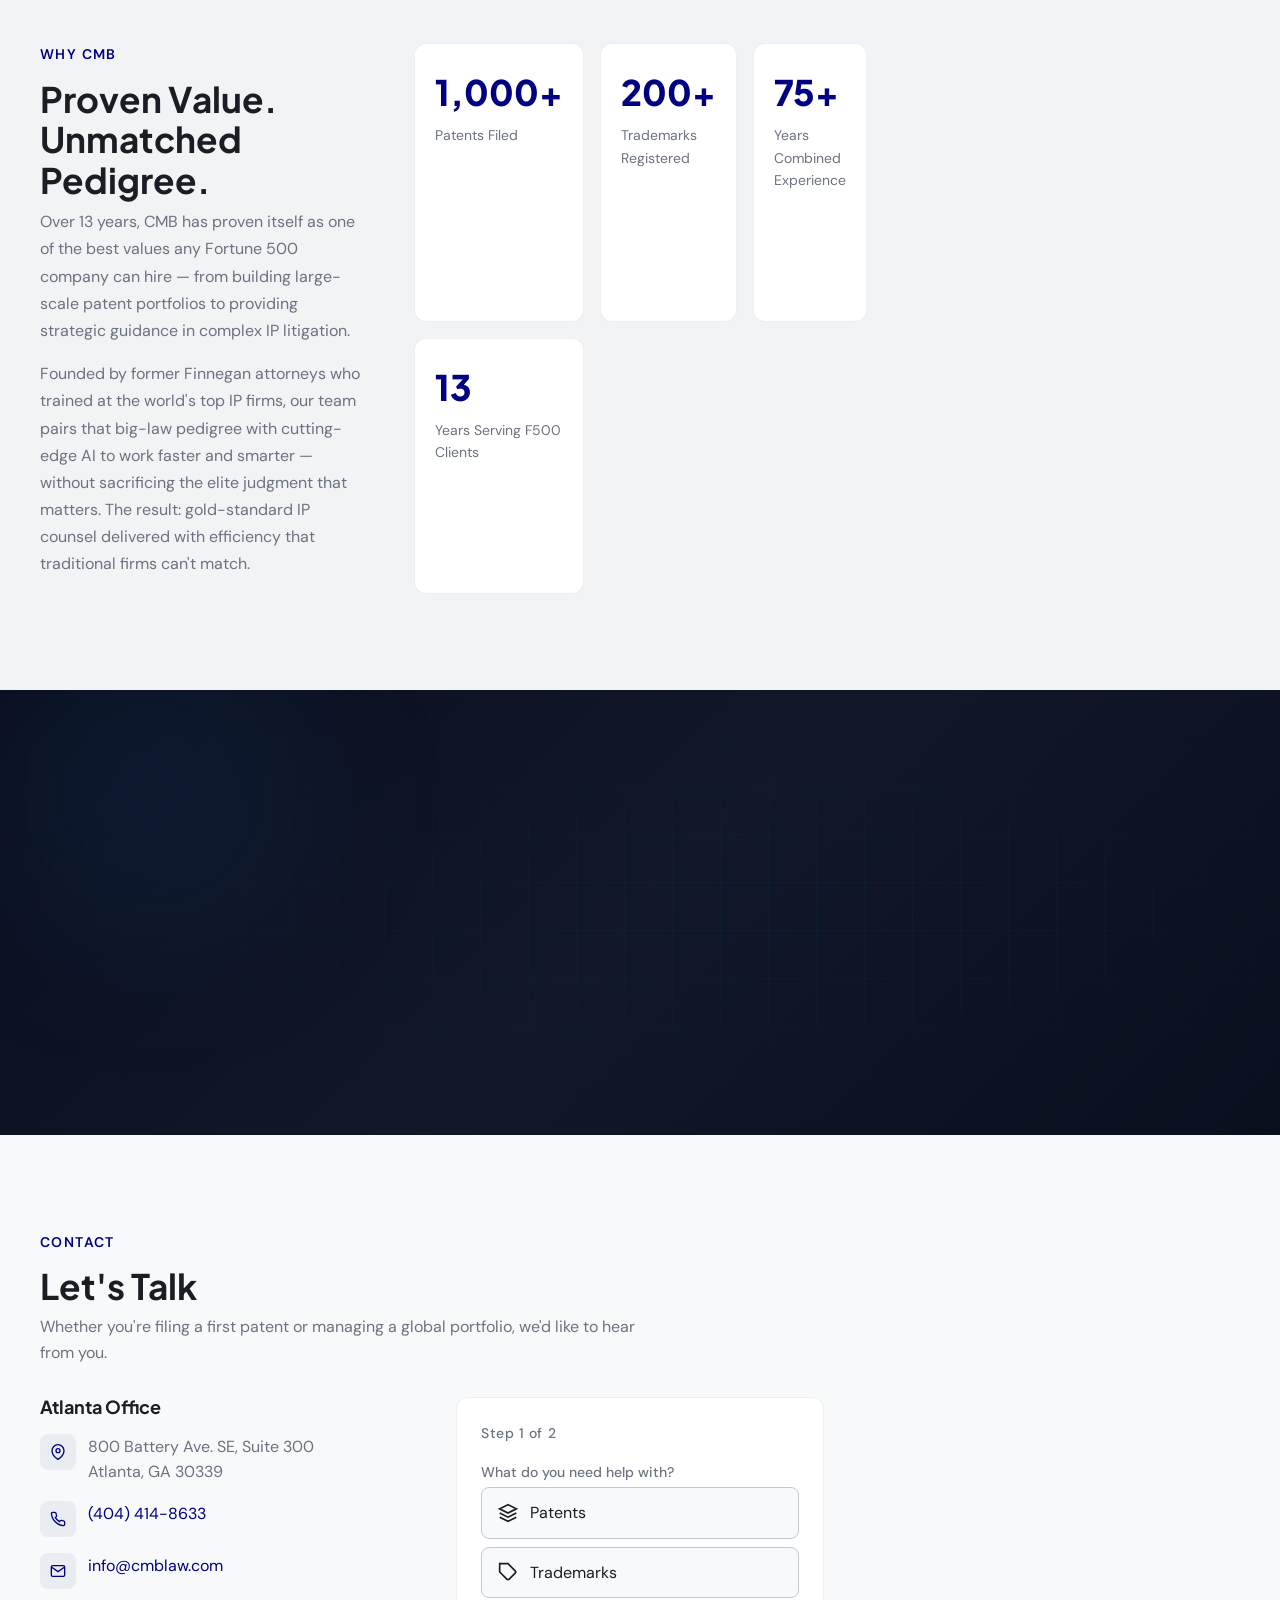
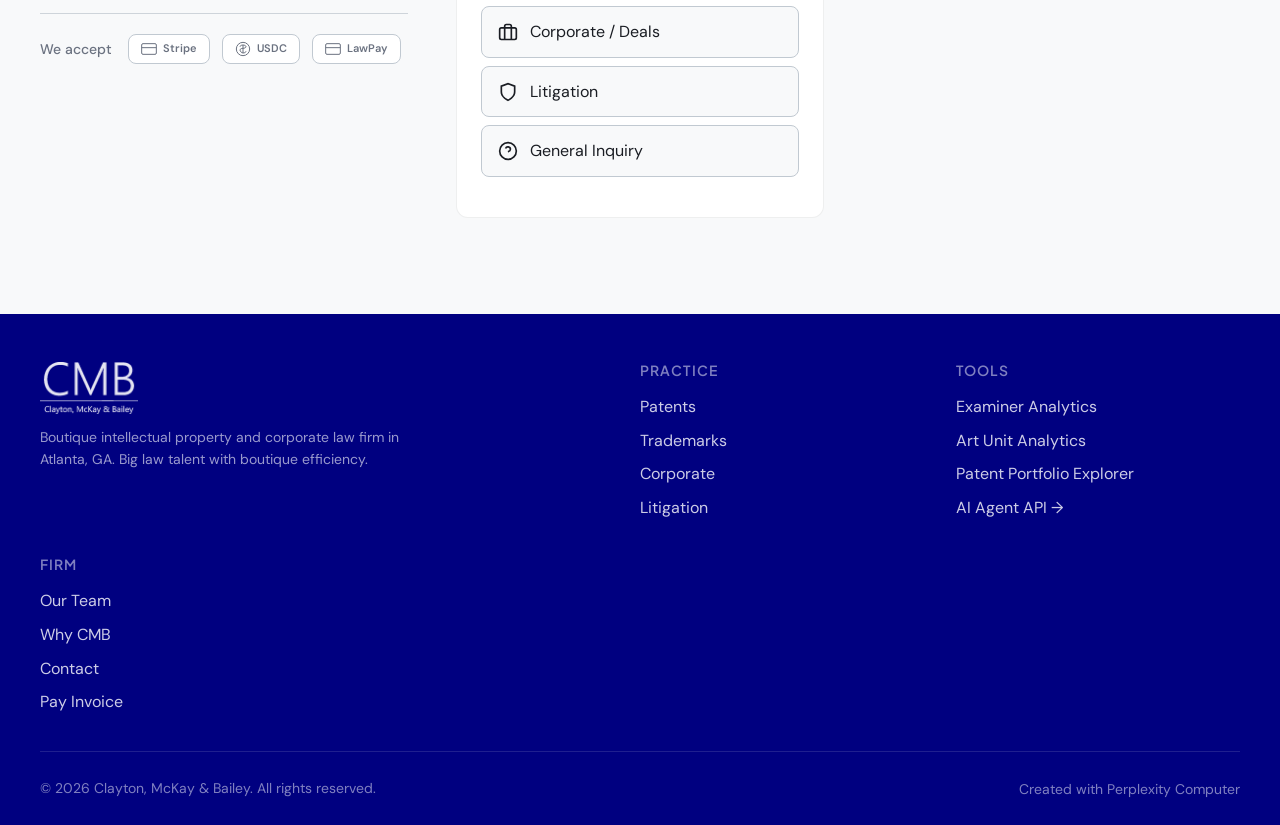
==== commit ed06ae10: "Add Art Unit Analytics to tools dropdown, mobile nav, and footer" ====
--- a/index.html
+++ b/index.html
@@ -18,6 +18,9 @@
 <meta property="og:see_also" content="https://www.perplexity.ai/computer">
 <link rel="author" href="https://www.perplexity.ai/computer">
 
+<script>/* Prevent light-mode flash */
+(function(){var t=localStorage.getItem('cmb-theme');if(t)document.documentElement.setAttribute('data-theme',t);else if(window.matchMedia('(prefers-color-scheme:dark)').matches)document.documentElement.setAttribute('data-theme','dark');})()
+</script>
 <meta charset="UTF-8">
 <meta name="viewport" content="width=device-width, initial-scale=1.0">
 <title>CMB Law — Clayton, McKay & Bailey | Patents · Trademarks · Corporate · Litigation</title>
@@ -276,7 +279,7 @@
 }
 @media (min-width: 640px) {
   .tools-list {
-    grid-template-columns: 1fr 1fr;
+    grid-template-columns: 1fr 1fr 1fr;
     gap: var(--space-4);
   }
 }
@@ -834,7 +837,7 @@
 }
 @media (min-width: 768px) {
   .advantage-grid {
-    grid-template-columns: 1fr 1fr;
+    grid-template-columns: 1fr 1fr 1fr;
     gap: var(--space-12);
   }
 }
@@ -854,7 +857,7 @@
 }
 .advantage-stats {
   display: grid;
-  grid-template-columns: 1fr 1fr;
+  grid-template-columns: 1fr 1fr 1fr;
   gap: var(--space-4);
 }
 .stat-card {
@@ -884,7 +887,7 @@
 }
 @media (min-width: 768px) {
   .contact-grid {
-    grid-template-columns: 1fr 1fr;
+    grid-template-columns: 1fr 1fr 1fr;
     gap: var(--space-12);
   }
 }
@@ -964,7 +967,7 @@
 }
 .form-row {
   display: grid;
-  grid-template-columns: 1fr 1fr;
+  grid-template-columns: 1fr 1fr 1fr;
   gap: var(--space-4);
 }
 @media (max-width: 480px) {
@@ -1624,6 +1627,7 @@
   </a>
   <div class="mobile-tools-sub" id="mobileToolsSub">
     <a href="./tools/examiner-analytics.html" data-nav-link>Examiner Analytics<span class="mobile-tool-desc">USPTO patent examiner allowance rates and trends</span></a>
+    <a href="./tools/art-unit-analytics.html" data-nav-link>Art Unit Analytics<span class="mobile-tool-desc">Art unit allowance rates, rejection outcomes, and top examiners</span></a>
     <a href="./tools/patent-portfolio.html" data-nav-link>Patent Portfolio Explorer<span class="mobile-tool-desc">Search and visualize any company’s patent portfolio</span></a>
   </div>
   <a href="https://cmblaw.ai" target="_blank" rel="noopener noreferrer" style="color: var(--color-accent);">AI Agent API</a>
@@ -1648,6 +1652,16 @@
         <div class="tool-card-body">
           <div class="tool-card-name">Examiner Analytics</div>
           <div class="tool-card-desc">USPTO patent examiner allowance rates and trends</div>
+        </div>
+        <svg class="tool-card-arrow" width="16" height="16" viewBox="0 0 24 24" fill="none" stroke="currentColor" stroke-width="2"><polyline points="9 18 15 12 9 6"/></svg>
+      </a>
+      <a href="./tools/art-unit-analytics.html" class="tool-card">
+        <div class="tool-card-icon">
+          <svg width="20" height="20" viewBox="0 0 24 24" fill="none" stroke="currentColor" stroke-width="2"><circle cx="12" cy="12" r="10"/><path d="M12 2a14.5 14.5 0 0 0 0 20 14.5 14.5 0 0 0 0-20"/><path d="M2 12h20"/></svg>
+        </div>
+        <div class="tool-card-body">
+          <div class="tool-card-name">Art Unit Analytics</div>
+          <div class="tool-card-desc">Art unit allowance rates, rejection outcomes, and top examiners</div>
         </div>
         <svg class="tool-card-arrow" width="16" height="16" viewBox="0 0 24 24" fill="none" stroke="currentColor" stroke-width="2"><polyline points="9 18 15 12 9 6"/></svg>
       </a>
@@ -2113,6 +2127,7 @@
       <div class="footer-links">
         <h4>Tools</h4>
         <a href="./tools/examiner-analytics.html">Examiner Analytics</a>
+        <a href="./tools/art-unit-analytics.html">Art Unit Analytics</a>
         <a href="./tools/patent-portfolio.html">Patent Portfolio Explorer</a>
         <a href="https://cmblaw.ai" target="_blank" rel="noopener noreferrer">AI Agent API →</a>
       </div>
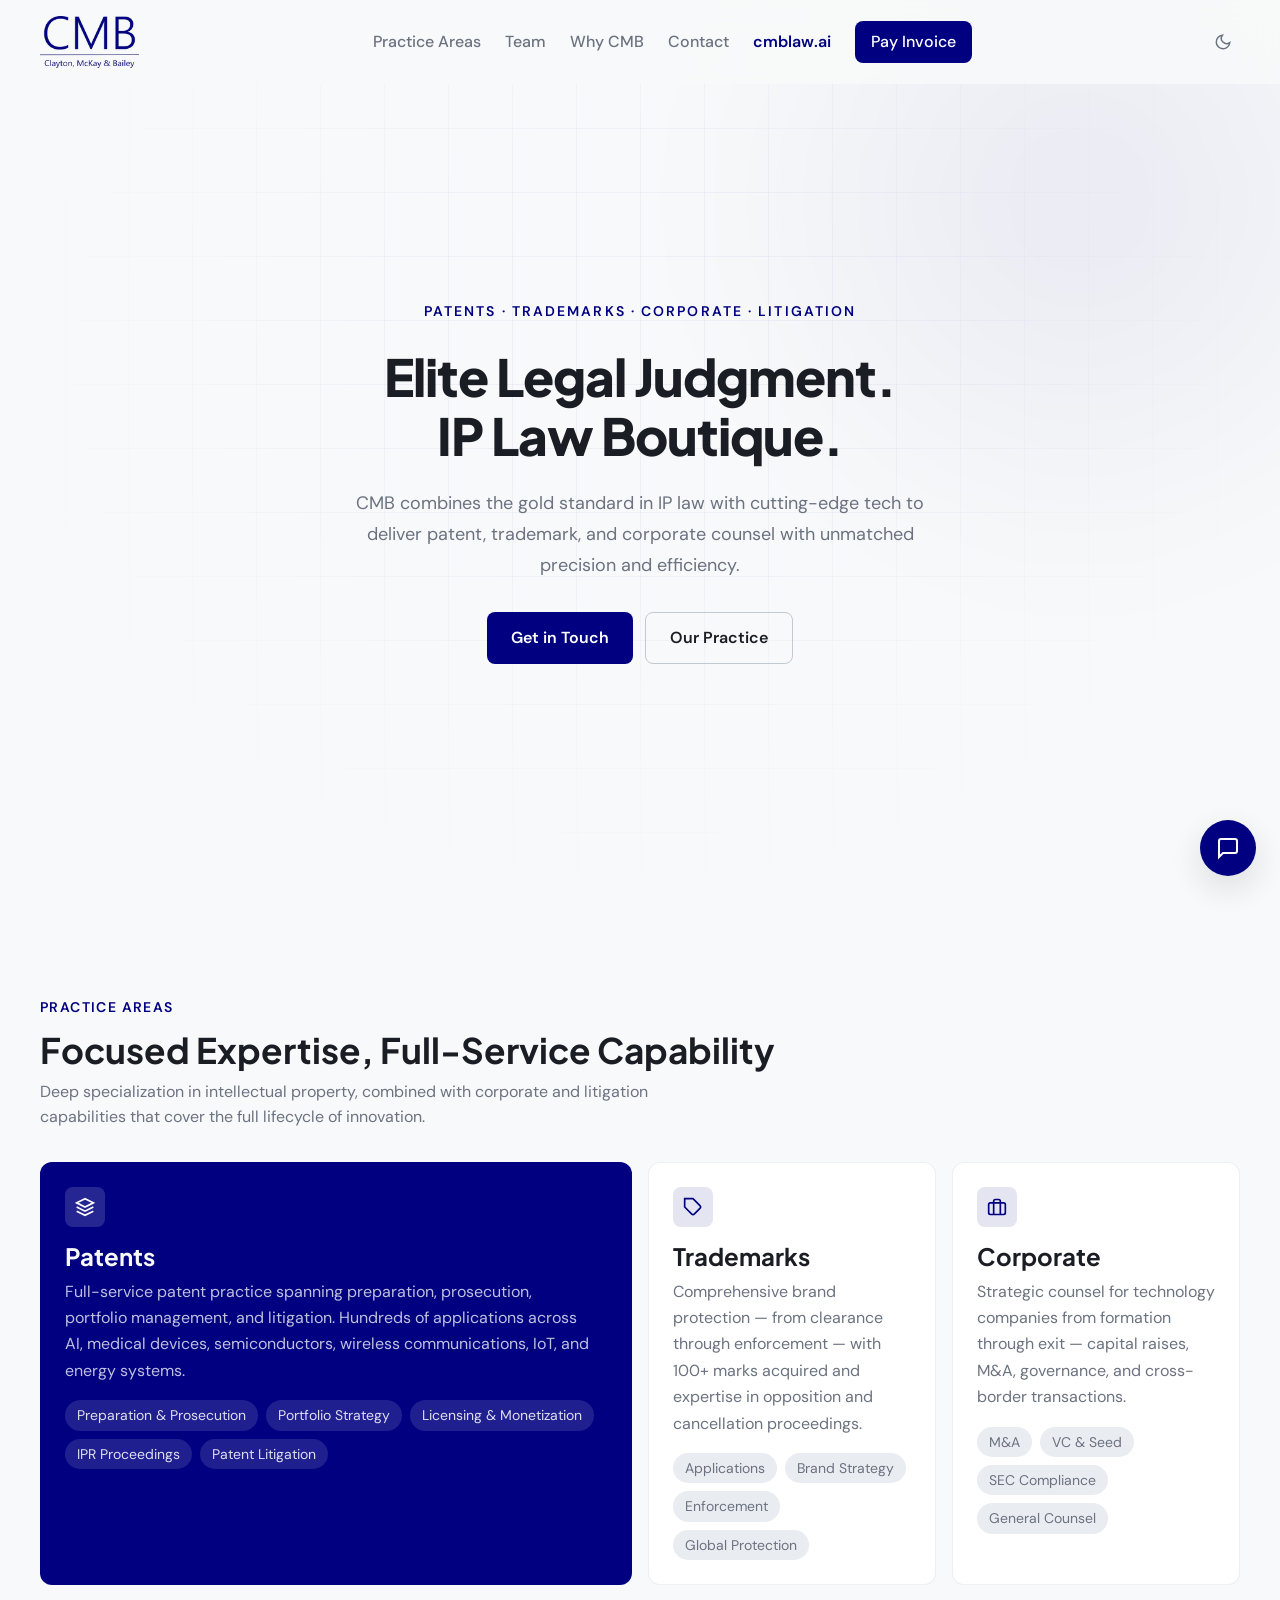
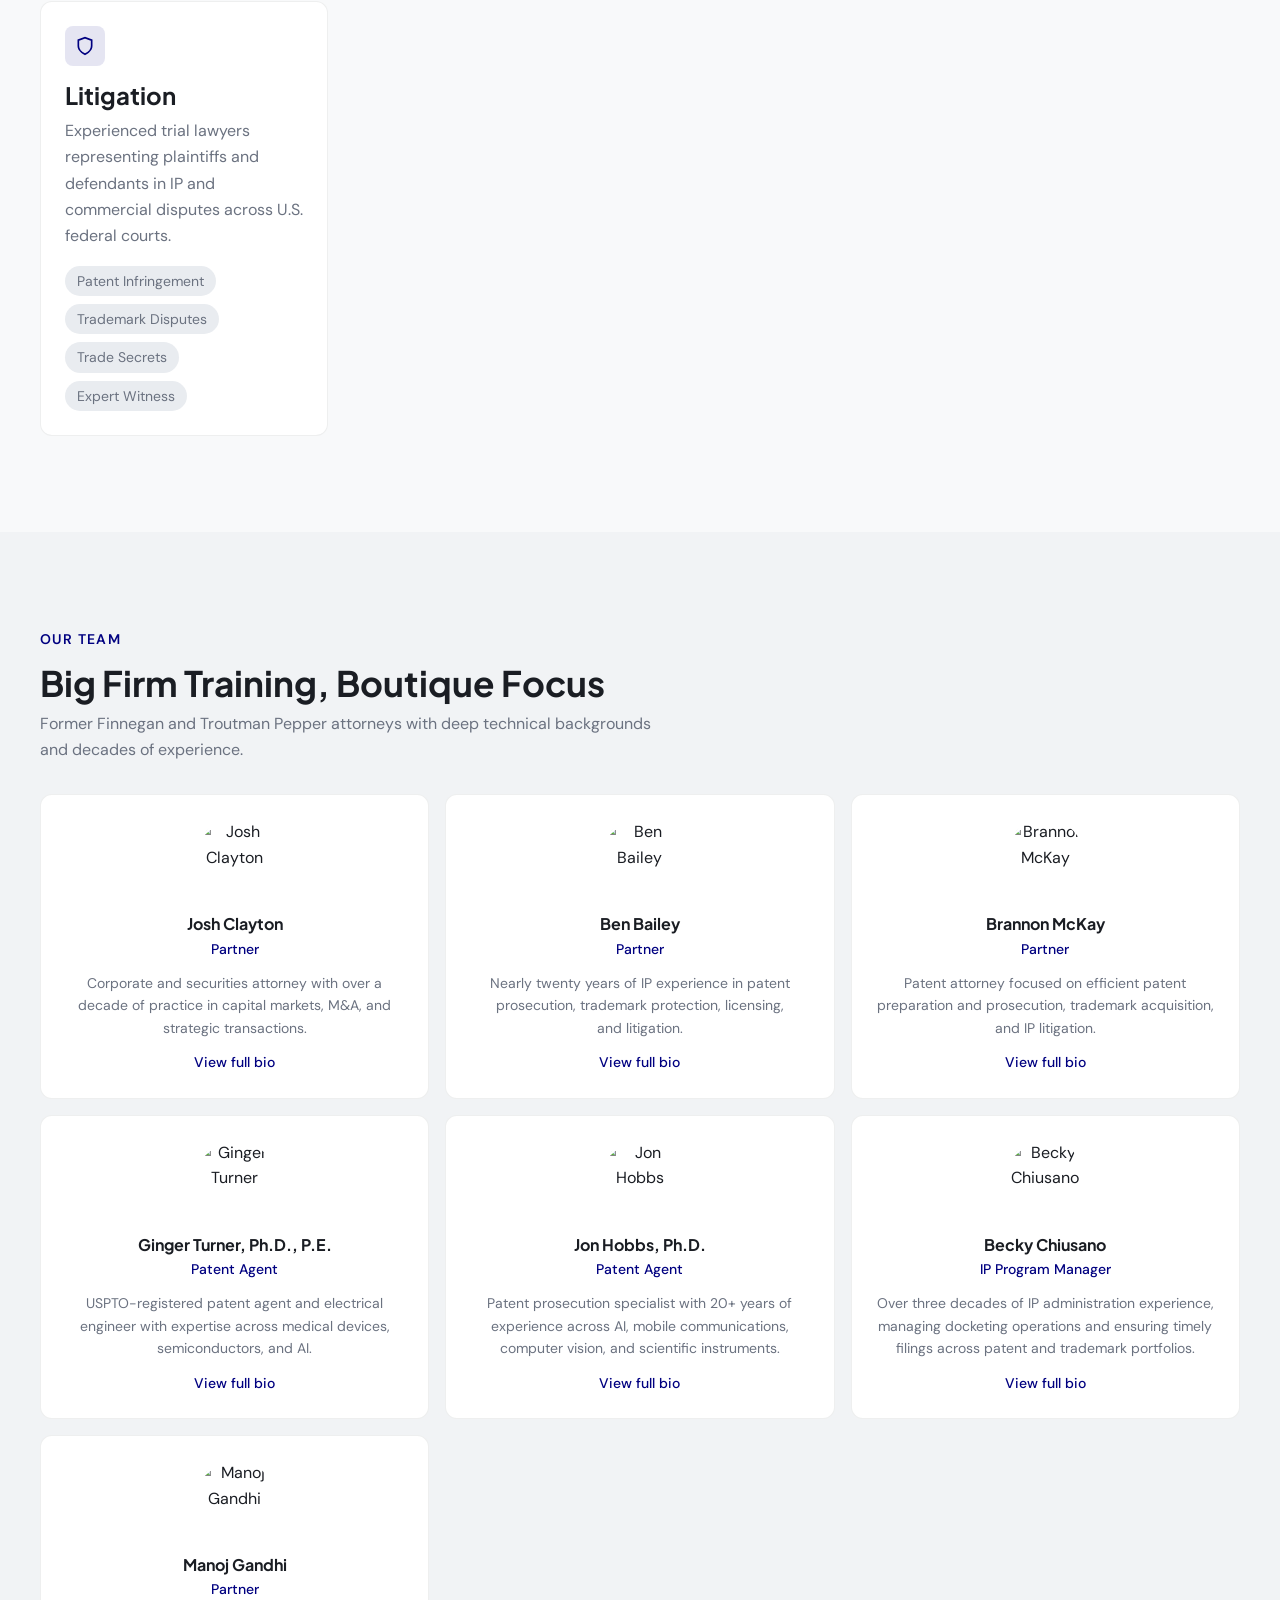
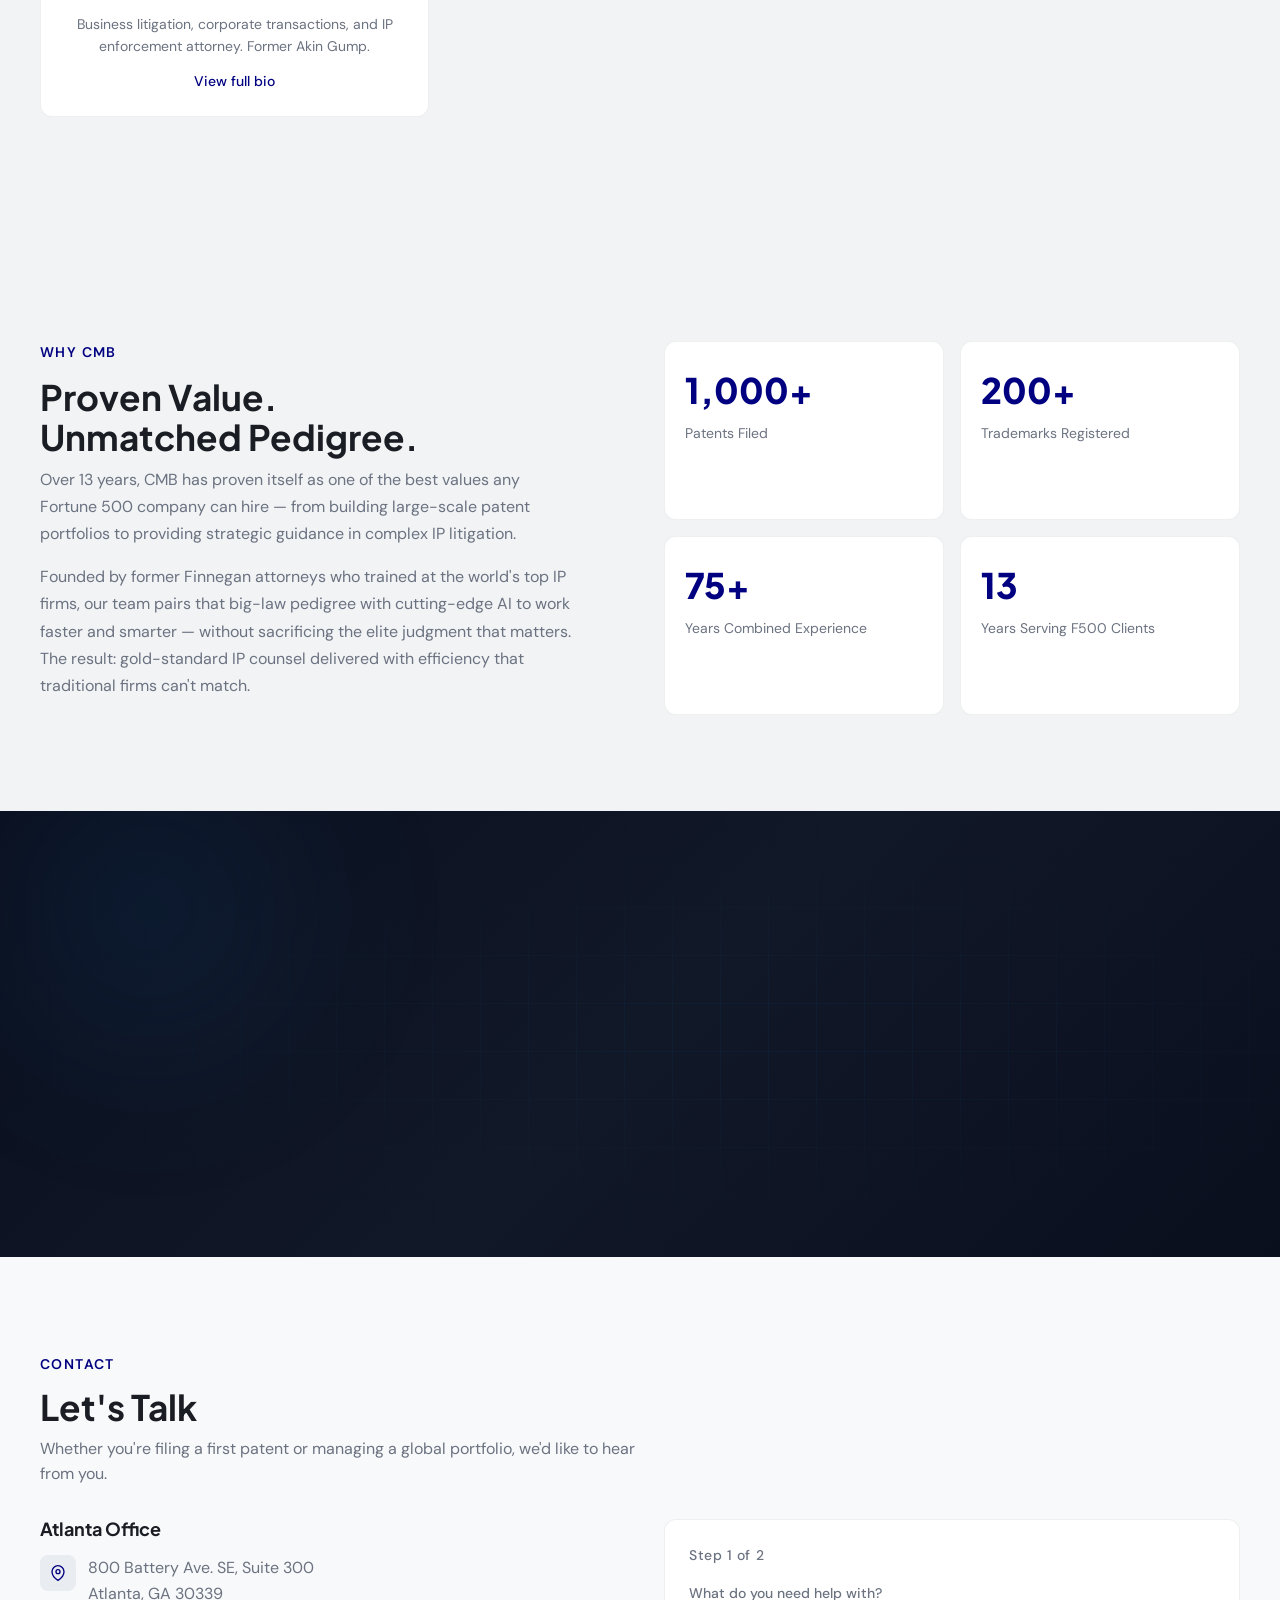
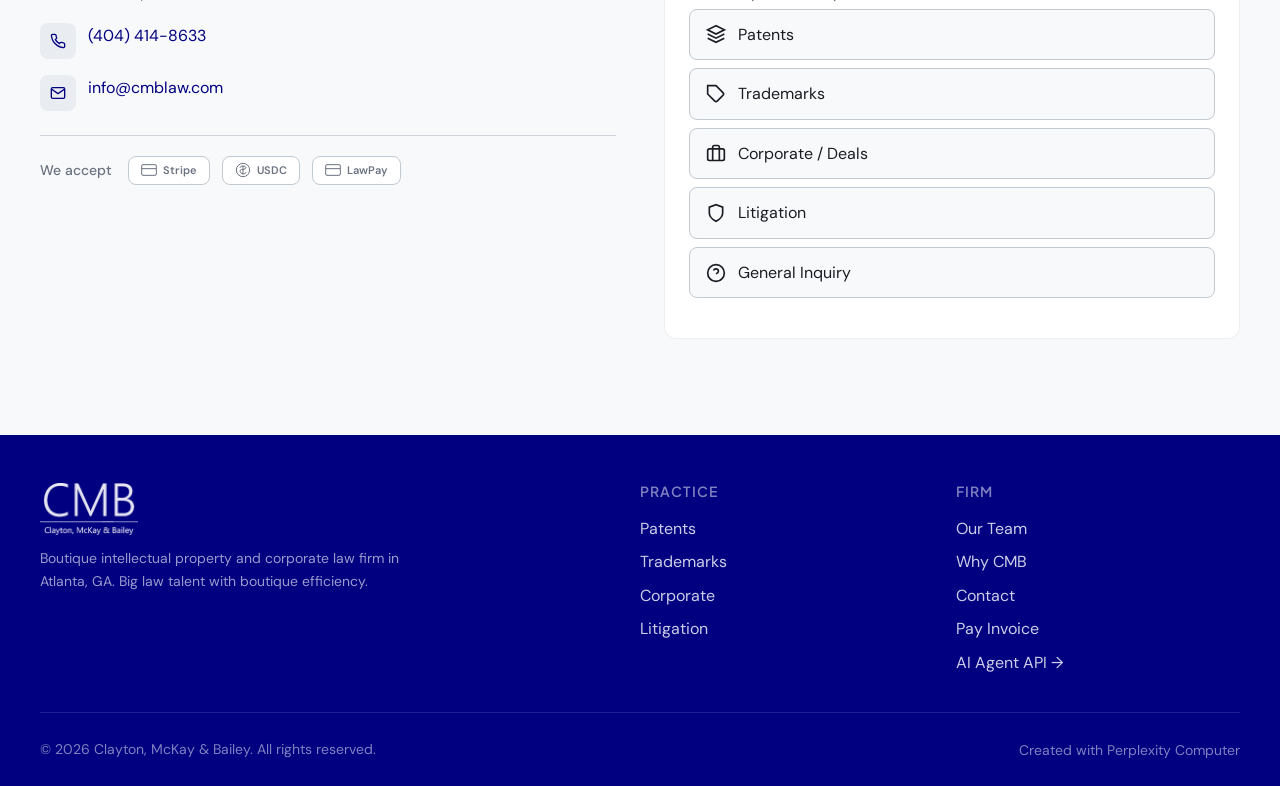
==== commit 4092ce78: "Add Jon Hobbs, Ph.D. - Patent Agent" ====
--- a/index.html
+++ b/index.html
@@ -18,9 +18,6 @@
 <meta property="og:see_also" content="https://www.perplexity.ai/computer">
 <link rel="author" href="https://www.perplexity.ai/computer">
 
-<script>/* Prevent light-mode flash */
-(function(){var t=localStorage.getItem('cmb-theme');if(t)document.documentElement.setAttribute('data-theme',t);else if(window.matchMedia('(prefers-color-scheme:dark)').matches)document.documentElement.setAttribute('data-theme','dark');})()
-</script>
 <meta charset="UTF-8">
 <meta name="viewport" content="width=device-width, initial-scale=1.0">
 <title>CMB Law — Clayton, McKay & Bailey | Patents · Trademarks · Corporate · Litigation</title>
@@ -218,196 +215,6 @@
   color: var(--color-accent);
 }
 
-/* ─── Tools Dropdown Panel ─── */
-.tools-dropdown {
-  position: fixed;
-  top: 0;
-  left: 0;
-  right: 0;
-  z-index: 98;
-  background: var(--color-bg);
-  border-bottom: 1px solid var(--color-divider);
-  box-shadow: var(--shadow-lg);
-  transform: translateY(-100%);
-  transition: transform 400ms cubic-bezier(0.16, 1, 0.3, 1);
-  pointer-events: none;
-}
-.tools-dropdown.active {
-  transform: translateY(0);
-  pointer-events: auto;
-}
-.tools-dropdown-inner {
-  max-width: var(--content-wide);
-  margin: 0 auto;
-  padding: calc(var(--space-16) + var(--space-6)) var(--space-6) var(--space-8);
-}
-.tools-dropdown-header {
-  display: flex;
-  align-items: center;
-  justify-content: space-between;
-  margin-bottom: var(--space-6);
-}
-.tools-dropdown-label {
-  font-family: var(--font-body);
-  font-size: var(--text-xs);
-  font-weight: 600;
-  letter-spacing: 0.1em;
-  text-transform: uppercase;
-  color: var(--color-accent);
-}
-.tools-dropdown-close {
-  display: flex;
-  align-items: center;
-  justify-content: center;
-  width: 32px;
-  height: 32px;
-  border-radius: var(--radius-md);
-  color: var(--color-text-muted);
-  transition: color var(--transition-interactive), background var(--transition-interactive);
-  cursor: pointer;
-  background: none;
-  border: none;
-}
-.tools-dropdown-close:hover {
-  color: var(--color-text);
-  background: var(--color-surface-offset);
-}
-.tools-list {
-  display: grid;
-  grid-template-columns: 1fr;
-  gap: var(--space-3);
-}
-@media (min-width: 640px) {
-  .tools-list {
-    grid-template-columns: 1fr 1fr 1fr;
-    gap: var(--space-4);
-  }
-}
-.tool-card {
-  display: flex;
-  align-items: flex-start;
-  gap: var(--space-4);
-  padding: var(--space-4) var(--space-5);
-  border-radius: var(--radius-lg);
-  border: 1px solid var(--color-border);
-  background: var(--color-surface);
-  text-decoration: none;
-  color: var(--color-text);
-  transition: border-color var(--transition-interactive),
-              box-shadow var(--transition-interactive),
-              transform var(--transition-interactive);
-}
-.tool-card:hover {
-  border-color: var(--color-accent);
-  box-shadow: var(--shadow-md);
-  transform: translateY(-2px);
-}
-.tool-card-icon {
-  flex-shrink: 0;
-  width: 40px;
-  height: 40px;
-  display: flex;
-  align-items: center;
-  justify-content: center;
-  border-radius: var(--radius-md);
-  background: var(--color-primary);
-  color: var(--color-text-inverse);
-}
-[data-theme="dark"] .tool-card-icon {
-  background: oklch(from var(--color-primary) calc(l + 0.15) c h);
-}
-.tool-card-body {
-  flex: 1;
-  min-width: 0;
-}
-.tool-card-name {
-  font-family: var(--font-display);
-  font-size: var(--text-base);
-  font-weight: 600;
-  color: var(--color-text);
-  margin-bottom: 2px;
-}
-.tool-card-desc {
-  font-size: var(--text-sm);
-  color: var(--color-text-muted);
-  line-height: 1.4;
-}
-.tool-card-arrow {
-  flex-shrink: 0;
-  color: var(--color-text-muted);
-  transition: color var(--transition-interactive), transform var(--transition-interactive);
-  align-self: center;
-}
-.tool-card:hover .tool-card-arrow {
-  color: var(--color-accent);
-  transform: translateX(3px);
-}
-/* Overlay behind dropdown */
-.tools-overlay {
-  position: fixed;
-  inset: 0;
-  z-index: 97;
-  background: oklch(0 0 0 / 0.4);
-  opacity: 0;
-  pointer-events: none;
-  transition: opacity 300ms ease;
-}
-.tools-overlay.active {
-  opacity: 1;
-  pointer-events: auto;
-}
-/* Nav link active state */
-.nav-tools-trigger {
-  cursor: pointer;
-}
-.nav-tools-trigger.active {
-  color: var(--color-accent) !important;
-}
-/* Mobile tools submenu */
-.mobile-tools-sub {
-  display: none;
-  flex-direction: column;
-  gap: 0;
-  padding-left: var(--space-4);
-}
-.mobile-tools-sub.active {
-  display: flex;
-}
-.mobile-tools-sub a {
-  font-family: var(--font-body) !important;
-  font-size: var(--text-base) !important;
-  font-weight: 500 !important;
-  color: var(--color-text-muted) !important;
-  padding: var(--space-2) 0 !important;
-  border-bottom: 1px solid var(--color-divider) !important;
-}
-.mobile-tools-sub a:hover {
-  color: var(--color-accent) !important;
-}
-.mobile-tools-sub .mobile-tool-desc {
-  display: block;
-  font-size: var(--text-xs);
-  color: var(--color-text-muted);
-  font-weight: 400;
-  opacity: 0.7;
-  margin-top: 2px;
-}
-.mobile-tools-toggle {
-  display: flex;
-  align-items: center;
-  justify-content: space-between;
-  width: 100%;
-  cursor: pointer;
-  background: none;
-  border: none;
-}
-.mobile-tools-toggle svg {
-  transition: transform 200ms ease;
-}
-.mobile-tools-toggle.active svg {
-  transform: rotate(180deg);
-}
-
 /* ─── Buttons ─── */
 .btn {
   display: inline-flex;
@@ -837,7 +644,7 @@
 }
 @media (min-width: 768px) {
   .advantage-grid {
-    grid-template-columns: 1fr 1fr 1fr;
+    grid-template-columns: 1fr 1fr;
     gap: var(--space-12);
   }
 }
@@ -857,7 +664,7 @@
 }
 .advantage-stats {
   display: grid;
-  grid-template-columns: 1fr 1fr 1fr;
+  grid-template-columns: 1fr 1fr;
   gap: var(--space-4);
 }
 .stat-card {
@@ -887,7 +694,7 @@
 }
 @media (min-width: 768px) {
   .contact-grid {
-    grid-template-columns: 1fr 1fr 1fr;
+    grid-template-columns: 1fr 1fr;
     gap: var(--space-12);
   }
 }
@@ -967,7 +774,7 @@
 }
 .form-row {
   display: grid;
-  grid-template-columns: 1fr 1fr 1fr;
+  grid-template-columns: 1fr 1fr;
   gap: var(--space-4);
 }
 @media (max-width: 480px) {
@@ -1599,7 +1406,6 @@
       <a href="#team">Team</a>
       <a href="#advantage">Why CMB</a>
       <a href="#contact">Contact</a>
-      <a href="#" class="nav-tools-trigger" id="toolsTrigger" aria-expanded="false" aria-controls="toolsDropdown">Tools</a>
       <a href="https://cmblaw.ai" target="_blank" rel="noopener noreferrer" style="color: var(--color-accent); font-weight: 600;">cmblaw.ai</a>
       <a href="https://secure.lawpay.com/pages/claytonmckayandbaileypc/operating" target="_blank" rel="noopener noreferrer" class="btn btn-accent btn-sm">Pay Invoice</a>
     </nav>
@@ -1621,63 +1427,9 @@
   <a href="#team" data-nav-link>Team</a>
   <a href="#advantage" data-nav-link>Why CMB</a>
   <a href="#contact" data-nav-link>Contact</a>
-  <a href="#" class="mobile-tools-toggle" id="mobileToolsToggle">
-    <span>Tools</span>
-    <svg width="14" height="14" viewBox="0 0 24 24" fill="none" stroke="currentColor" stroke-width="2.5"><polyline points="6 9 12 15 18 9"/></svg>
-  </a>
-  <div class="mobile-tools-sub" id="mobileToolsSub">
-    <a href="./tools/examiner-analytics.html" data-nav-link>Examiner Analytics<span class="mobile-tool-desc">USPTO patent examiner allowance rates and trends</span></a>
-    <a href="./tools/art-unit-analytics.html" data-nav-link>Art Unit Analytics<span class="mobile-tool-desc">Art unit allowance rates, rejection outcomes, and top examiners</span></a>
-    <a href="./tools/patent-portfolio.html" data-nav-link>Patent Portfolio Explorer<span class="mobile-tool-desc">Search and visualize any company’s patent portfolio</span></a>
-  </div>
   <a href="https://cmblaw.ai" target="_blank" rel="noopener noreferrer" style="color: var(--color-accent);">AI Agent API</a>
   <a href="https://secure.lawpay.com/pages/claytonmckayandbaileypc/operating" target="_blank" rel="noopener noreferrer" style="color: var(--color-accent);">Pay Invoice</a>
 </nav>
-
-<!-- ═══ TOOLS DROPDOWN ═══ -->
-<div class="tools-overlay" id="toolsOverlay"></div>
-<div class="tools-dropdown" id="toolsDropdown" aria-hidden="true">
-  <div class="tools-dropdown-inner">
-    <div class="tools-dropdown-header">
-      <span class="tools-dropdown-label">IP Tools</span>
-      <button class="tools-dropdown-close" id="toolsClose" aria-label="Close tools menu">
-        <svg width="18" height="18" viewBox="0 0 24 24" fill="none" stroke="currentColor" stroke-width="2"><line x1="18" y1="6" x2="6" y2="18"/><line x1="6" y1="6" x2="18" y2="18"/></svg>
-      </button>
-    </div>
-    <div class="tools-list">
-      <a href="./tools/examiner-analytics.html" class="tool-card">
-        <div class="tool-card-icon">
-          <svg width="20" height="20" viewBox="0 0 24 24" fill="none" stroke="currentColor" stroke-width="2"><path d="M18 20V10"/><path d="M12 20V4"/><path d="M6 20v-6"/></svg>
-        </div>
-        <div class="tool-card-body">
-          <div class="tool-card-name">Examiner Analytics</div>
-          <div class="tool-card-desc">USPTO patent examiner allowance rates and trends</div>
-        </div>
-        <svg class="tool-card-arrow" width="16" height="16" viewBox="0 0 24 24" fill="none" stroke="currentColor" stroke-width="2"><polyline points="9 18 15 12 9 6"/></svg>
-      </a>
-      <a href="./tools/art-unit-analytics.html" class="tool-card">
-        <div class="tool-card-icon">
-          <svg width="20" height="20" viewBox="0 0 24 24" fill="none" stroke="currentColor" stroke-width="2"><circle cx="12" cy="12" r="10"/><path d="M12 2a14.5 14.5 0 0 0 0 20 14.5 14.5 0 0 0 0-20"/><path d="M2 12h20"/></svg>
-        </div>
-        <div class="tool-card-body">
-          <div class="tool-card-name">Art Unit Analytics</div>
-          <div class="tool-card-desc">Art unit allowance rates, rejection outcomes, and top examiners</div>
-        </div>
-        <svg class="tool-card-arrow" width="16" height="16" viewBox="0 0 24 24" fill="none" stroke="currentColor" stroke-width="2"><polyline points="9 18 15 12 9 6"/></svg>
-      </a>
-      <a href="./tools/patent-portfolio.html" class="tool-card">
-        <div class="tool-card-icon">
-          <svg width="20" height="20" viewBox="0 0 24 24" fill="none" stroke="currentColor" stroke-width="2"><path d="M14 2H6a2 2 0 0 0-2 2v16a2 2 0 0 0 2 2h12a2 2 0 0 0 2-2V8z"/><polyline points="14 2 14 8 20 8"/><line x1="16" y1="13" x2="8" y2="13"/><line x1="16" y1="17" x2="8" y2="17"/></svg>
-        </div>
-        <div class="tool-card-body">
-          <div class="tool-card-name">Patent Portfolio Explorer</div>
-          <div class="tool-card-desc">Search and visualize any company’s patent portfolio</div>
-        </div>
-        <svg class="tool-card-arrow" width="16" height="16" viewBox="0 0 24 24" fill="none" stroke="currentColor" stroke-width="2"><polyline points="9 18 15 12 9 6"/></svg>
-      </a>
-    </div>
-  </div>
-</div>
 
 <!-- ═══ MAIN ═══ -->
 <main id="main">
@@ -1812,6 +1564,15 @@
         <h3>Ginger Turner, Ph.D., P.E.</h3>
         <p class="team-title">Patent Agent</p>
         <p class="team-excerpt">USPTO-registered patent agent and electrical engineer with expertise across medical devices, semiconductors, and AI.</p>
+        <p class="team-expand-hint">View full bio</p>
+      </div>
+
+      <!-- Jon Hobbs -->
+      <div class="team-card fade-in" data-team="jon" tabindex="0" role="button" aria-label="View Jon Hobbs's full bio">
+        <img class="team-avatar" src="./assets/jon.png" alt="Jon Hobbs" loading="lazy">
+        <h3>Jon Hobbs, Ph.D.</h3>
+        <p class="team-title">Patent Agent</p>
+        <p class="team-excerpt">Patent prosecution specialist with 20+ years of experience across AI, mobile communications, computer vision, and scientific instruments.</p>
         <p class="team-expand-hint">View full bio</p>
       </div>
 
@@ -2047,6 +1808,7 @@
               <option value="josh">Josh Clayton — Corporate, Deal Work</option>
               <option value="manoj">Manoj Gandhi — Business Litigation, Corporate, IP</option>
               <option value="ginger">Ginger Turner — Patent Prosecution</option>
+              <option value="jon">Jon Hobbs — Patent Prosecution</option>
             </select>
           </div>
           <div class="form-group">
@@ -2125,19 +1887,12 @@
       </div>
 
       <div class="footer-links">
-        <h4>Tools</h4>
-        <a href="./tools/examiner-analytics.html">Examiner Analytics</a>
-        <a href="./tools/art-unit-analytics.html">Art Unit Analytics</a>
-        <a href="./tools/patent-portfolio.html">Patent Portfolio Explorer</a>
-        <a href="https://cmblaw.ai" target="_blank" rel="noopener noreferrer">AI Agent API →</a>
-      </div>
-
-      <div class="footer-links">
         <h4>Firm</h4>
         <a href="#team">Our Team</a>
         <a href="#advantage">Why CMB</a>
         <a href="#contact">Contact</a>
         <a href="https://secure.lawpay.com/pages/claytonmckayandbaileypc/operating" target="_blank" rel="noopener noreferrer">Pay Invoice</a>
+        <a href="https://cmblaw.ai" target="_blank" rel="noopener noreferrer">AI Agent API →</a>
       </div>
     </div>
 
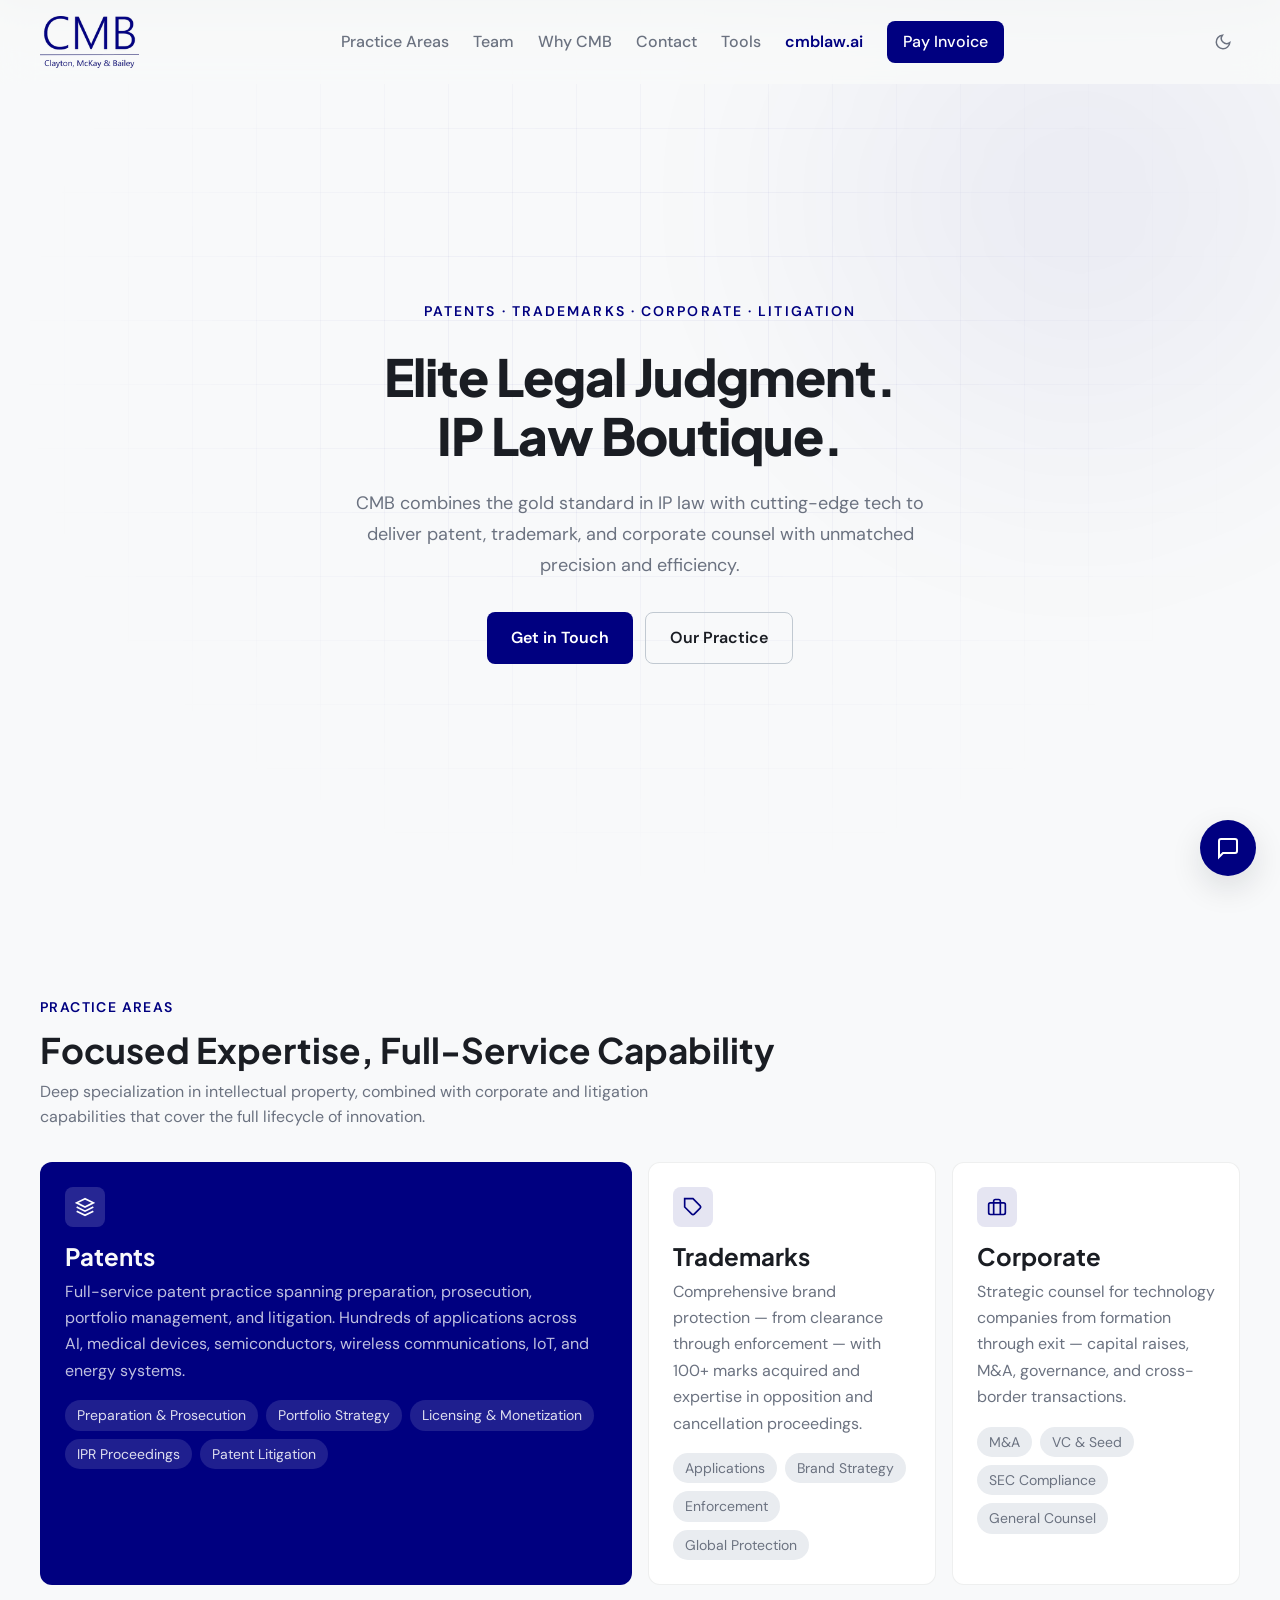
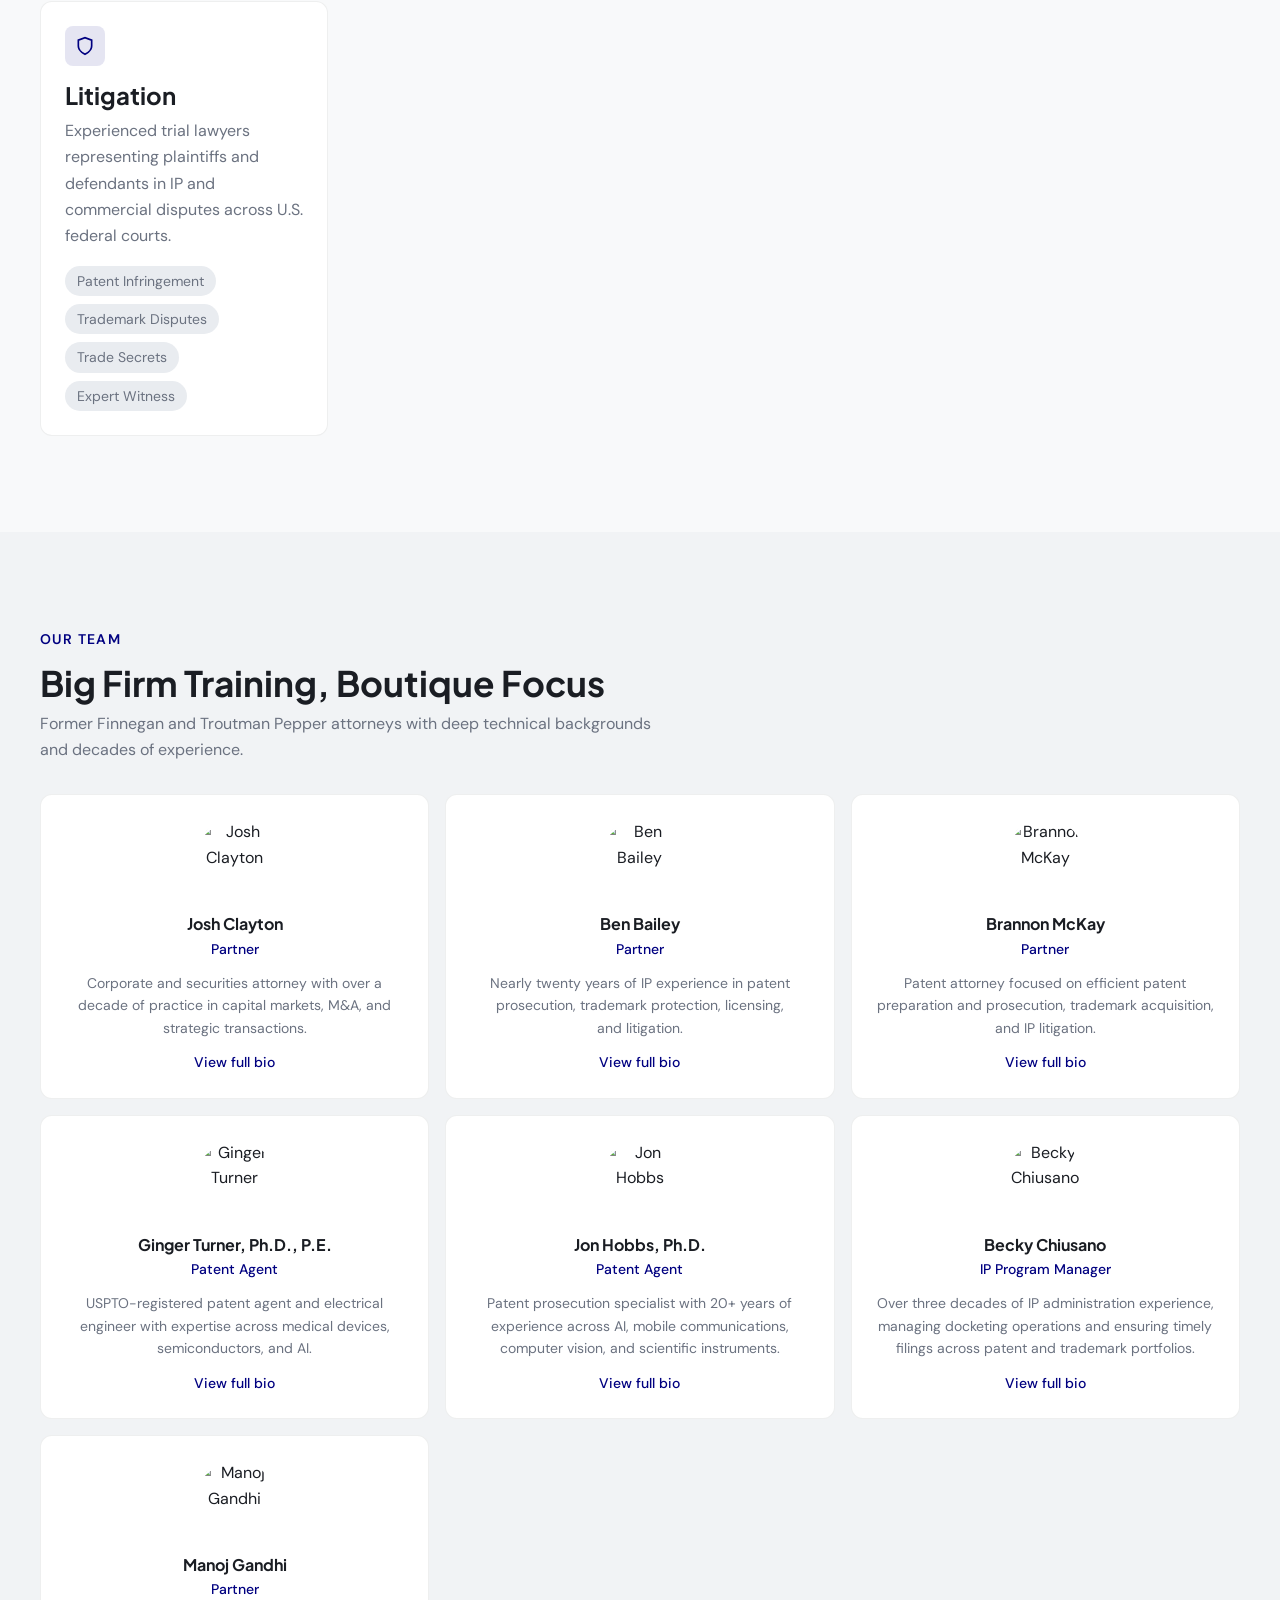
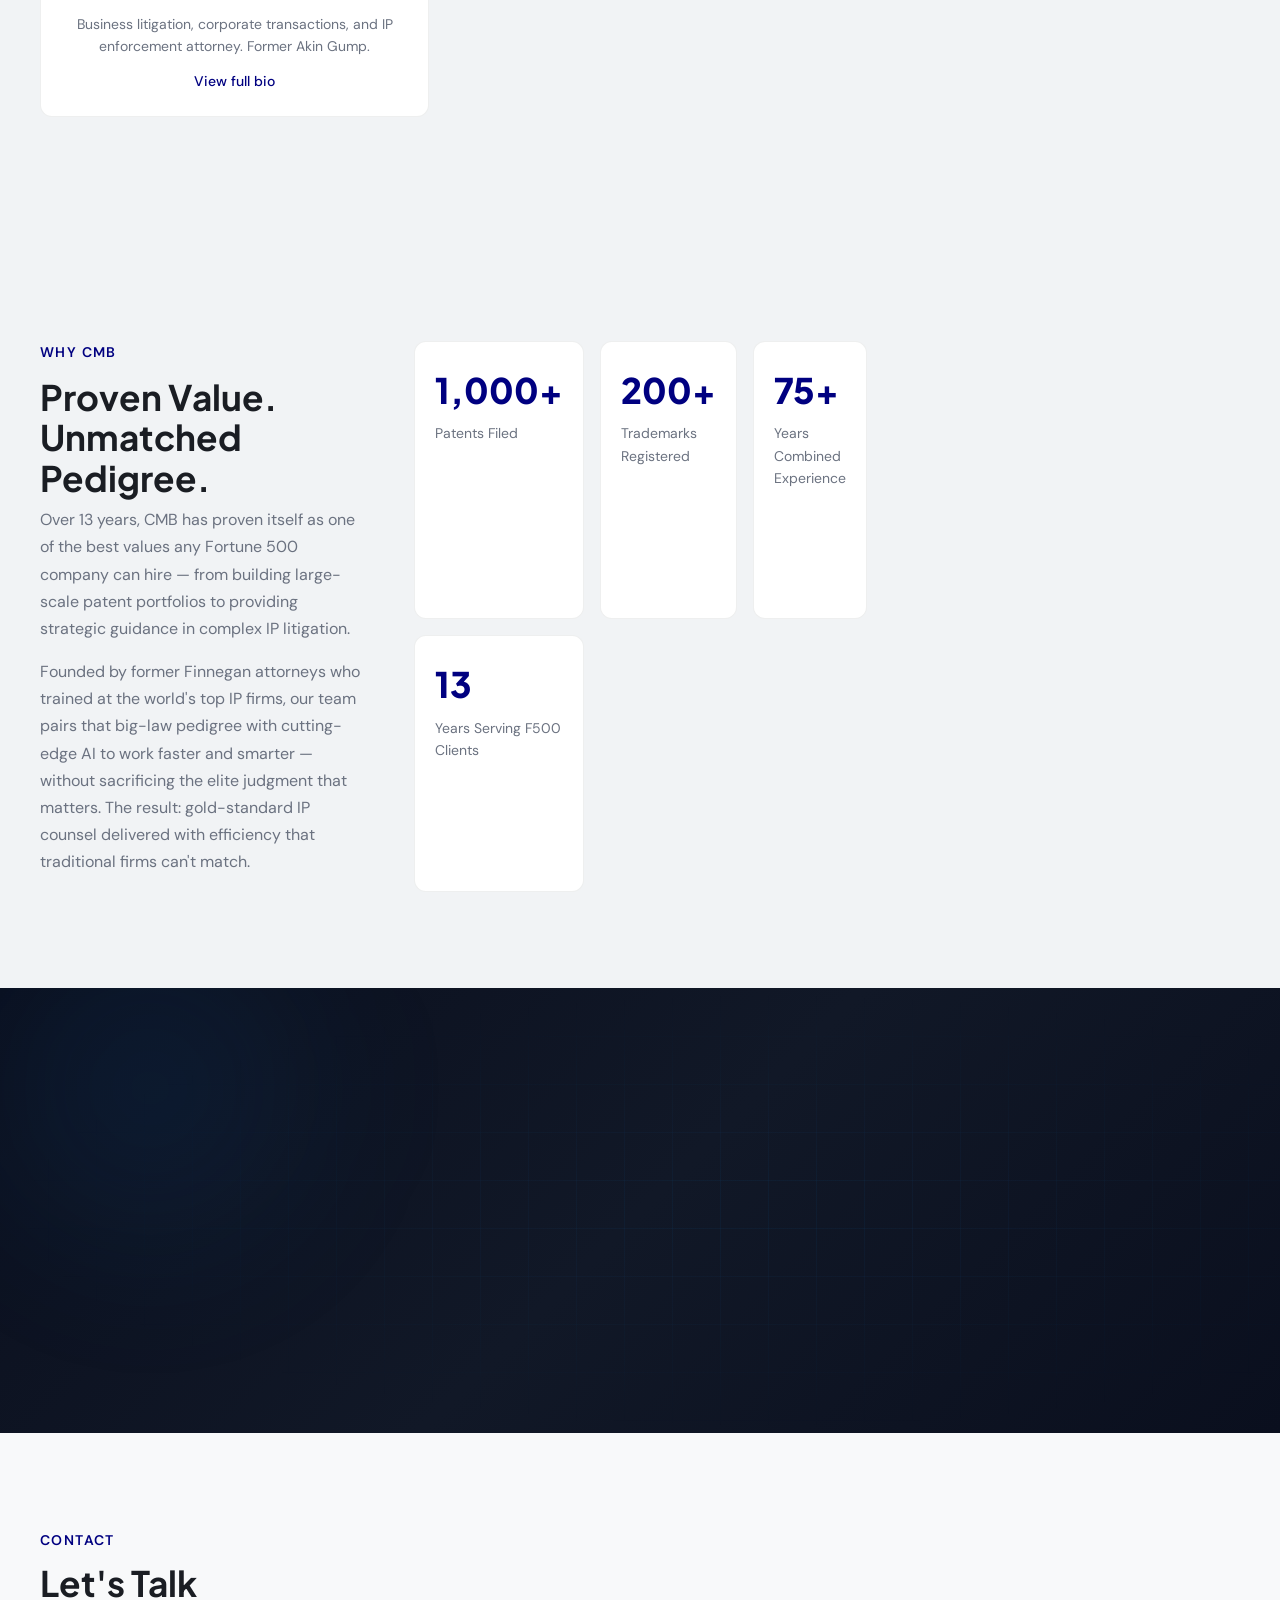
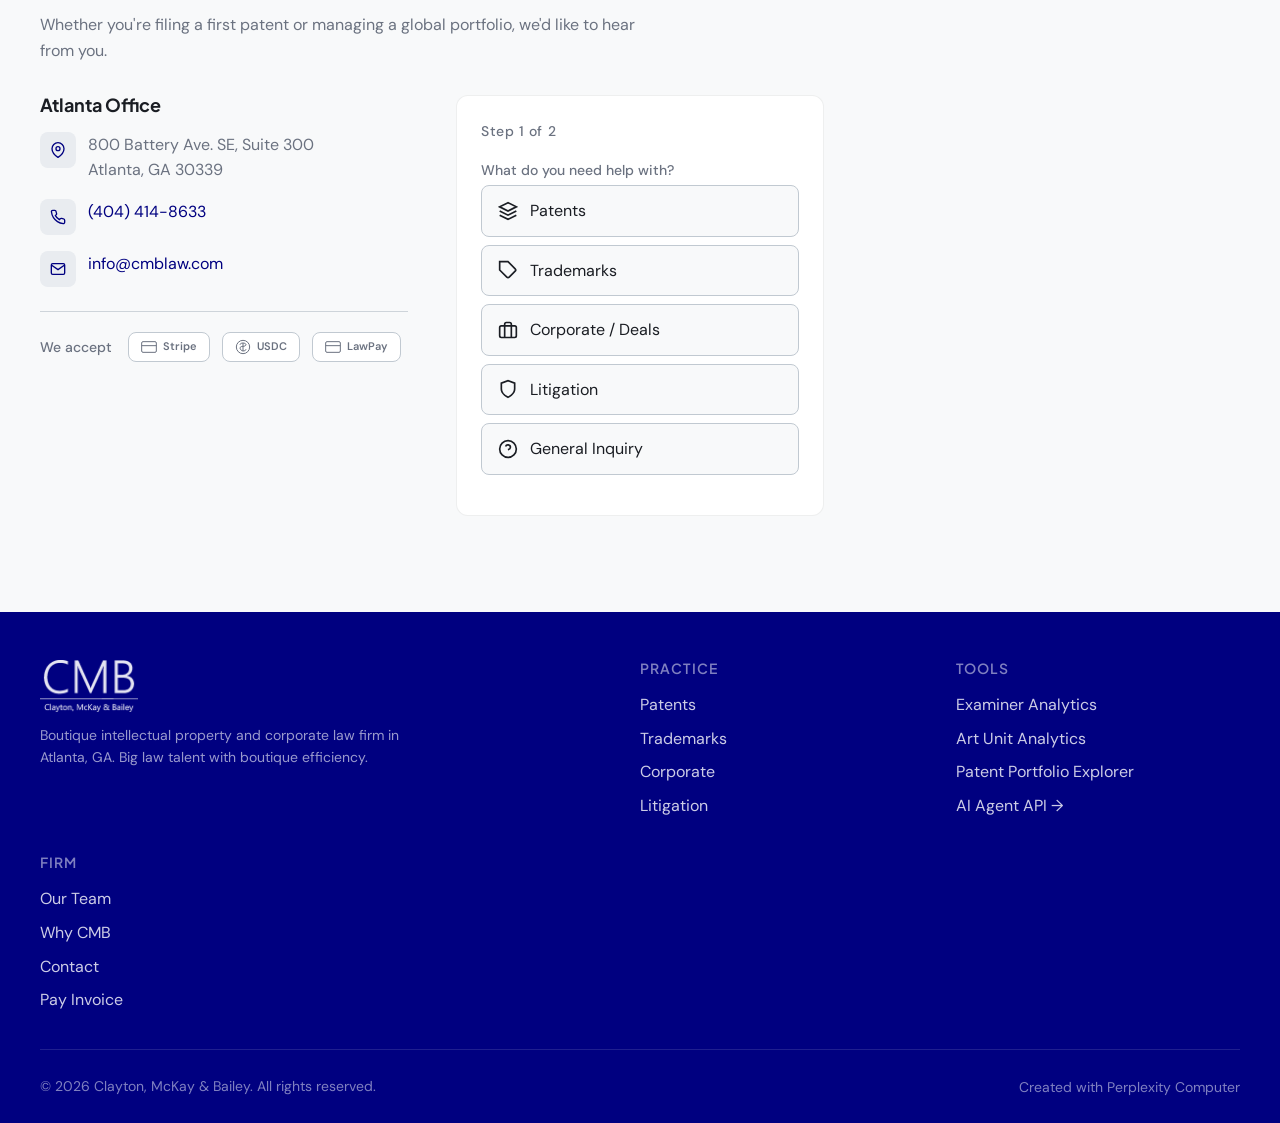
==== commit d0d6bed2: "Restore tools menu, re-add Jon Hobbs" ====
--- a/index.html
+++ b/index.html
@@ -18,6 +18,9 @@
 <meta property="og:see_also" content="https://www.perplexity.ai/computer">
 <link rel="author" href="https://www.perplexity.ai/computer">
 
+<script>/* Prevent light-mode flash */
+(function(){var t=localStorage.getItem('cmb-theme');if(t)document.documentElement.setAttribute('data-theme',t);else if(window.matchMedia('(prefers-color-scheme:dark)').matches)document.documentElement.setAttribute('data-theme','dark');})()
+</script>
 <meta charset="UTF-8">
 <meta name="viewport" content="width=device-width, initial-scale=1.0">
 <title>CMB Law — Clayton, McKay & Bailey | Patents · Trademarks · Corporate · Litigation</title>
@@ -215,6 +218,196 @@
   color: var(--color-accent);
 }
 
+/* ─── Tools Dropdown Panel ─── */
+.tools-dropdown {
+  position: fixed;
+  top: 0;
+  left: 0;
+  right: 0;
+  z-index: 98;
+  background: var(--color-bg);
+  border-bottom: 1px solid var(--color-divider);
+  box-shadow: var(--shadow-lg);
+  transform: translateY(-100%);
+  transition: transform 400ms cubic-bezier(0.16, 1, 0.3, 1);
+  pointer-events: none;
+}
+.tools-dropdown.active {
+  transform: translateY(0);
+  pointer-events: auto;
+}
+.tools-dropdown-inner {
+  max-width: var(--content-wide);
+  margin: 0 auto;
+  padding: calc(var(--space-16) + var(--space-6)) var(--space-6) var(--space-8);
+}
+.tools-dropdown-header {
+  display: flex;
+  align-items: center;
+  justify-content: space-between;
+  margin-bottom: var(--space-6);
+}
+.tools-dropdown-label {
+  font-family: var(--font-body);
+  font-size: var(--text-xs);
+  font-weight: 600;
+  letter-spacing: 0.1em;
+  text-transform: uppercase;
+  color: var(--color-accent);
+}
+.tools-dropdown-close {
+  display: flex;
+  align-items: center;
+  justify-content: center;
+  width: 32px;
+  height: 32px;
+  border-radius: var(--radius-md);
+  color: var(--color-text-muted);
+  transition: color var(--transition-interactive), background var(--transition-interactive);
+  cursor: pointer;
+  background: none;
+  border: none;
+}
+.tools-dropdown-close:hover {
+  color: var(--color-text);
+  background: var(--color-surface-offset);
+}
+.tools-list {
+  display: grid;
+  grid-template-columns: 1fr;
+  gap: var(--space-3);
+}
+@media (min-width: 640px) {
+  .tools-list {
+    grid-template-columns: 1fr 1fr 1fr;
+    gap: var(--space-4);
+  }
+}
+.tool-card {
+  display: flex;
+  align-items: flex-start;
+  gap: var(--space-4);
+  padding: var(--space-4) var(--space-5);
+  border-radius: var(--radius-lg);
+  border: 1px solid var(--color-border);
+  background: var(--color-surface);
+  text-decoration: none;
+  color: var(--color-text);
+  transition: border-color var(--transition-interactive),
+              box-shadow var(--transition-interactive),
+              transform var(--transition-interactive);
+}
+.tool-card:hover {
+  border-color: var(--color-accent);
+  box-shadow: var(--shadow-md);
+  transform: translateY(-2px);
+}
+.tool-card-icon {
+  flex-shrink: 0;
+  width: 40px;
+  height: 40px;
+  display: flex;
+  align-items: center;
+  justify-content: center;
+  border-radius: var(--radius-md);
+  background: var(--color-primary);
+  color: var(--color-text-inverse);
+}
+[data-theme="dark"] .tool-card-icon {
+  background: oklch(from var(--color-primary) calc(l + 0.15) c h);
+}
+.tool-card-body {
+  flex: 1;
+  min-width: 0;
+}
+.tool-card-name {
+  font-family: var(--font-display);
+  font-size: var(--text-base);
+  font-weight: 600;
+  color: var(--color-text);
+  margin-bottom: 2px;
+}
+.tool-card-desc {
+  font-size: var(--text-sm);
+  color: var(--color-text-muted);
+  line-height: 1.4;
+}
+.tool-card-arrow {
+  flex-shrink: 0;
+  color: var(--color-text-muted);
+  transition: color var(--transition-interactive), transform var(--transition-interactive);
+  align-self: center;
+}
+.tool-card:hover .tool-card-arrow {
+  color: var(--color-accent);
+  transform: translateX(3px);
+}
+/* Overlay behind dropdown */
+.tools-overlay {
+  position: fixed;
+  inset: 0;
+  z-index: 97;
+  background: oklch(0 0 0 / 0.4);
+  opacity: 0;
+  pointer-events: none;
+  transition: opacity 300ms ease;
+}
+.tools-overlay.active {
+  opacity: 1;
+  pointer-events: auto;
+}
+/* Nav link active state */
+.nav-tools-trigger {
+  cursor: pointer;
+}
+.nav-tools-trigger.active {
+  color: var(--color-accent) !important;
+}
+/* Mobile tools submenu */
+.mobile-tools-sub {
+  display: none;
+  flex-direction: column;
+  gap: 0;
+  padding-left: var(--space-4);
+}
+.mobile-tools-sub.active {
+  display: flex;
+}
+.mobile-tools-sub a {
+  font-family: var(--font-body) !important;
+  font-size: var(--text-base) !important;
+  font-weight: 500 !important;
+  color: var(--color-text-muted) !important;
+  padding: var(--space-2) 0 !important;
+  border-bottom: 1px solid var(--color-divider) !important;
+}
+.mobile-tools-sub a:hover {
+  color: var(--color-accent) !important;
+}
+.mobile-tools-sub .mobile-tool-desc {
+  display: block;
+  font-size: var(--text-xs);
+  color: var(--color-text-muted);
+  font-weight: 400;
+  opacity: 0.7;
+  margin-top: 2px;
+}
+.mobile-tools-toggle {
+  display: flex;
+  align-items: center;
+  justify-content: space-between;
+  width: 100%;
+  cursor: pointer;
+  background: none;
+  border: none;
+}
+.mobile-tools-toggle svg {
+  transition: transform 200ms ease;
+}
+.mobile-tools-toggle.active svg {
+  transform: rotate(180deg);
+}
+
 /* ─── Buttons ─── */
 .btn {
   display: inline-flex;
@@ -644,7 +837,7 @@
 }
 @media (min-width: 768px) {
   .advantage-grid {
-    grid-template-columns: 1fr 1fr;
+    grid-template-columns: 1fr 1fr 1fr;
     gap: var(--space-12);
   }
 }
@@ -664,7 +857,7 @@
 }
 .advantage-stats {
   display: grid;
-  grid-template-columns: 1fr 1fr;
+  grid-template-columns: 1fr 1fr 1fr;
   gap: var(--space-4);
 }
 .stat-card {
@@ -694,7 +887,7 @@
 }
 @media (min-width: 768px) {
   .contact-grid {
-    grid-template-columns: 1fr 1fr;
+    grid-template-columns: 1fr 1fr 1fr;
     gap: var(--space-12);
   }
 }
@@ -774,7 +967,7 @@
 }
 .form-row {
   display: grid;
-  grid-template-columns: 1fr 1fr;
+  grid-template-columns: 1fr 1fr 1fr;
   gap: var(--space-4);
 }
 @media (max-width: 480px) {
@@ -1406,6 +1599,7 @@
       <a href="#team">Team</a>
       <a href="#advantage">Why CMB</a>
       <a href="#contact">Contact</a>
+      <a href="#" class="nav-tools-trigger" id="toolsTrigger" aria-expanded="false" aria-controls="toolsDropdown">Tools</a>
       <a href="https://cmblaw.ai" target="_blank" rel="noopener noreferrer" style="color: var(--color-accent); font-weight: 600;">cmblaw.ai</a>
       <a href="https://secure.lawpay.com/pages/claytonmckayandbaileypc/operating" target="_blank" rel="noopener noreferrer" class="btn btn-accent btn-sm">Pay Invoice</a>
     </nav>
@@ -1427,9 +1621,63 @@
   <a href="#team" data-nav-link>Team</a>
   <a href="#advantage" data-nav-link>Why CMB</a>
   <a href="#contact" data-nav-link>Contact</a>
+  <a href="#" class="mobile-tools-toggle" id="mobileToolsToggle">
+    <span>Tools</span>
+    <svg width="14" height="14" viewBox="0 0 24 24" fill="none" stroke="currentColor" stroke-width="2.5"><polyline points="6 9 12 15 18 9"/></svg>
+  </a>
+  <div class="mobile-tools-sub" id="mobileToolsSub">
+    <a href="./tools/examiner-analytics.html" data-nav-link>Examiner Analytics<span class="mobile-tool-desc">USPTO patent examiner allowance rates and trends</span></a>
+    <a href="./tools/art-unit-analytics.html" data-nav-link>Art Unit Analytics<span class="mobile-tool-desc">Art unit allowance rates, rejection outcomes, and top examiners</span></a>
+    <a href="./tools/patent-portfolio.html" data-nav-link>Patent Portfolio Explorer<span class="mobile-tool-desc">Search and visualize any company’s patent portfolio</span></a>
+  </div>
   <a href="https://cmblaw.ai" target="_blank" rel="noopener noreferrer" style="color: var(--color-accent);">AI Agent API</a>
   <a href="https://secure.lawpay.com/pages/claytonmckayandbaileypc/operating" target="_blank" rel="noopener noreferrer" style="color: var(--color-accent);">Pay Invoice</a>
 </nav>
+
+<!-- ═══ TOOLS DROPDOWN ═══ -->
+<div class="tools-overlay" id="toolsOverlay"></div>
+<div class="tools-dropdown" id="toolsDropdown" aria-hidden="true">
+  <div class="tools-dropdown-inner">
+    <div class="tools-dropdown-header">
+      <span class="tools-dropdown-label">IP Tools</span>
+      <button class="tools-dropdown-close" id="toolsClose" aria-label="Close tools menu">
+        <svg width="18" height="18" viewBox="0 0 24 24" fill="none" stroke="currentColor" stroke-width="2"><line x1="18" y1="6" x2="6" y2="18"/><line x1="6" y1="6" x2="18" y2="18"/></svg>
+      </button>
+    </div>
+    <div class="tools-list">
+      <a href="./tools/examiner-analytics.html" class="tool-card">
+        <div class="tool-card-icon">
+          <svg width="20" height="20" viewBox="0 0 24 24" fill="none" stroke="currentColor" stroke-width="2"><path d="M18 20V10"/><path d="M12 20V4"/><path d="M6 20v-6"/></svg>
+        </div>
+        <div class="tool-card-body">
+          <div class="tool-card-name">Examiner Analytics</div>
+          <div class="tool-card-desc">USPTO patent examiner allowance rates and trends</div>
+        </div>
+        <svg class="tool-card-arrow" width="16" height="16" viewBox="0 0 24 24" fill="none" stroke="currentColor" stroke-width="2"><polyline points="9 18 15 12 9 6"/></svg>
+      </a>
+      <a href="./tools/art-unit-analytics.html" class="tool-card">
+        <div class="tool-card-icon">
+          <svg width="20" height="20" viewBox="0 0 24 24" fill="none" stroke="currentColor" stroke-width="2"><circle cx="12" cy="12" r="10"/><path d="M12 2a14.5 14.5 0 0 0 0 20 14.5 14.5 0 0 0 0-20"/><path d="M2 12h20"/></svg>
+        </div>
+        <div class="tool-card-body">
+          <div class="tool-card-name">Art Unit Analytics</div>
+          <div class="tool-card-desc">Art unit allowance rates, rejection outcomes, and top examiners</div>
+        </div>
+        <svg class="tool-card-arrow" width="16" height="16" viewBox="0 0 24 24" fill="none" stroke="currentColor" stroke-width="2"><polyline points="9 18 15 12 9 6"/></svg>
+      </a>
+      <a href="./tools/patent-portfolio.html" class="tool-card">
+        <div class="tool-card-icon">
+          <svg width="20" height="20" viewBox="0 0 24 24" fill="none" stroke="currentColor" stroke-width="2"><path d="M14 2H6a2 2 0 0 0-2 2v16a2 2 0 0 0 2 2h12a2 2 0 0 0 2-2V8z"/><polyline points="14 2 14 8 20 8"/><line x1="16" y1="13" x2="8" y2="13"/><line x1="16" y1="17" x2="8" y2="17"/></svg>
+        </div>
+        <div class="tool-card-body">
+          <div class="tool-card-name">Patent Portfolio Explorer</div>
+          <div class="tool-card-desc">Search and visualize any company’s patent portfolio</div>
+        </div>
+        <svg class="tool-card-arrow" width="16" height="16" viewBox="0 0 24 24" fill="none" stroke="currentColor" stroke-width="2"><polyline points="9 18 15 12 9 6"/></svg>
+      </a>
+    </div>
+  </div>
+</div>
 
 <!-- ═══ MAIN ═══ -->
 <main id="main">
@@ -1567,6 +1815,7 @@
         <p class="team-expand-hint">View full bio</p>
       </div>
 
+
       <!-- Jon Hobbs -->
       <div class="team-card fade-in" data-team="jon" tabindex="0" role="button" aria-label="View Jon Hobbs's full bio">
         <img class="team-avatar" src="./assets/jon.png" alt="Jon Hobbs" loading="lazy">
@@ -1575,7 +1824,6 @@
         <p class="team-excerpt">Patent prosecution specialist with 20+ years of experience across AI, mobile communications, computer vision, and scientific instruments.</p>
         <p class="team-expand-hint">View full bio</p>
       </div>
-
       <!-- Becky Chiusano -->
       <div class="team-card fade-in" data-team="becky" tabindex="0" role="button" aria-label="View Becky Chiusano's full bio">
         <img class="team-avatar" src="./assets/becky.png" alt="Becky Chiusano" loading="lazy">
@@ -1808,7 +2056,6 @@
               <option value="josh">Josh Clayton — Corporate, Deal Work</option>
               <option value="manoj">Manoj Gandhi — Business Litigation, Corporate, IP</option>
               <option value="ginger">Ginger Turner — Patent Prosecution</option>
-              <option value="jon">Jon Hobbs — Patent Prosecution</option>
             </select>
           </div>
           <div class="form-group">
@@ -1887,12 +2134,19 @@
       </div>
 
       <div class="footer-links">
+        <h4>Tools</h4>
+        <a href="./tools/examiner-analytics.html">Examiner Analytics</a>
+        <a href="./tools/art-unit-analytics.html">Art Unit Analytics</a>
+        <a href="./tools/patent-portfolio.html">Patent Portfolio Explorer</a>
+        <a href="https://cmblaw.ai" target="_blank" rel="noopener noreferrer">AI Agent API →</a>
+      </div>
+
+      <div class="footer-links">
         <h4>Firm</h4>
         <a href="#team">Our Team</a>
         <a href="#advantage">Why CMB</a>
         <a href="#contact">Contact</a>
         <a href="https://secure.lawpay.com/pages/claytonmckayandbaileypc/operating" target="_blank" rel="noopener noreferrer">Pay Invoice</a>
-        <a href="https://cmblaw.ai" target="_blank" rel="noopener noreferrer">AI Agent API →</a>
       </div>
     </div>
 
